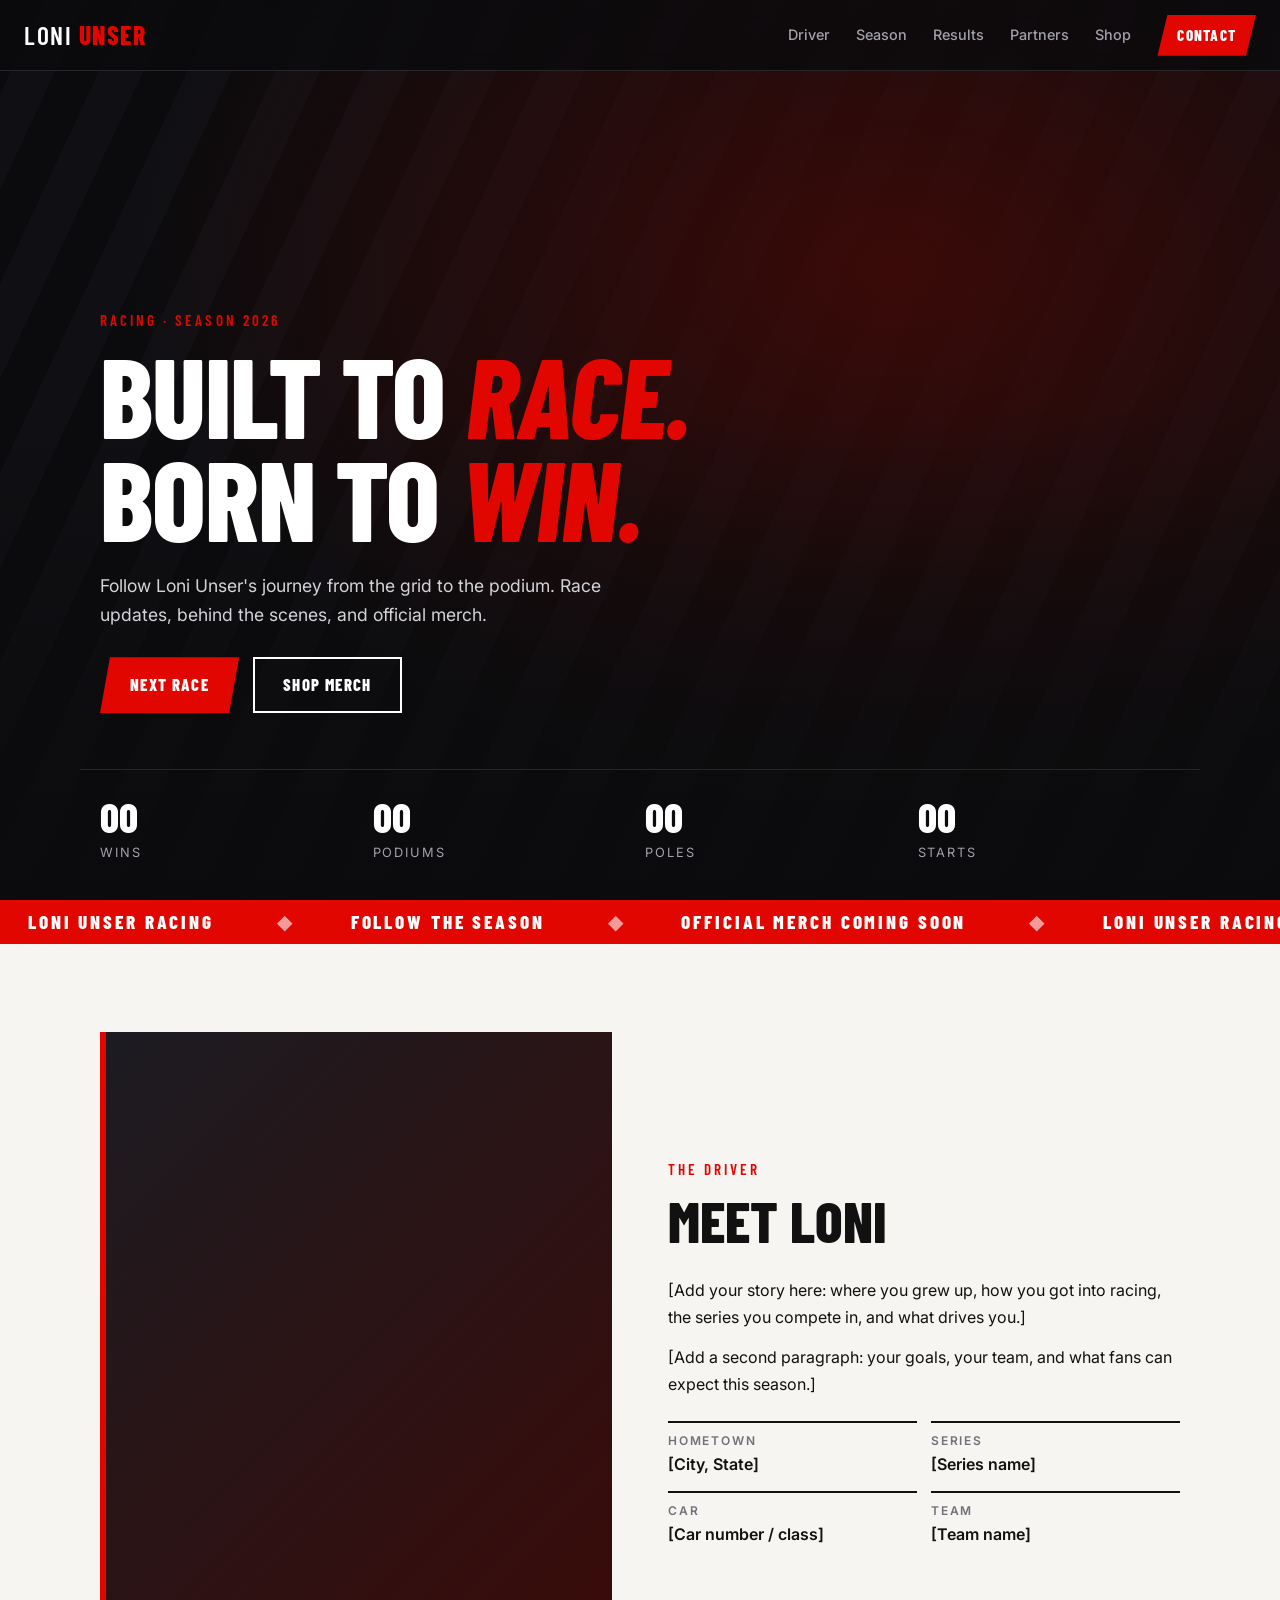
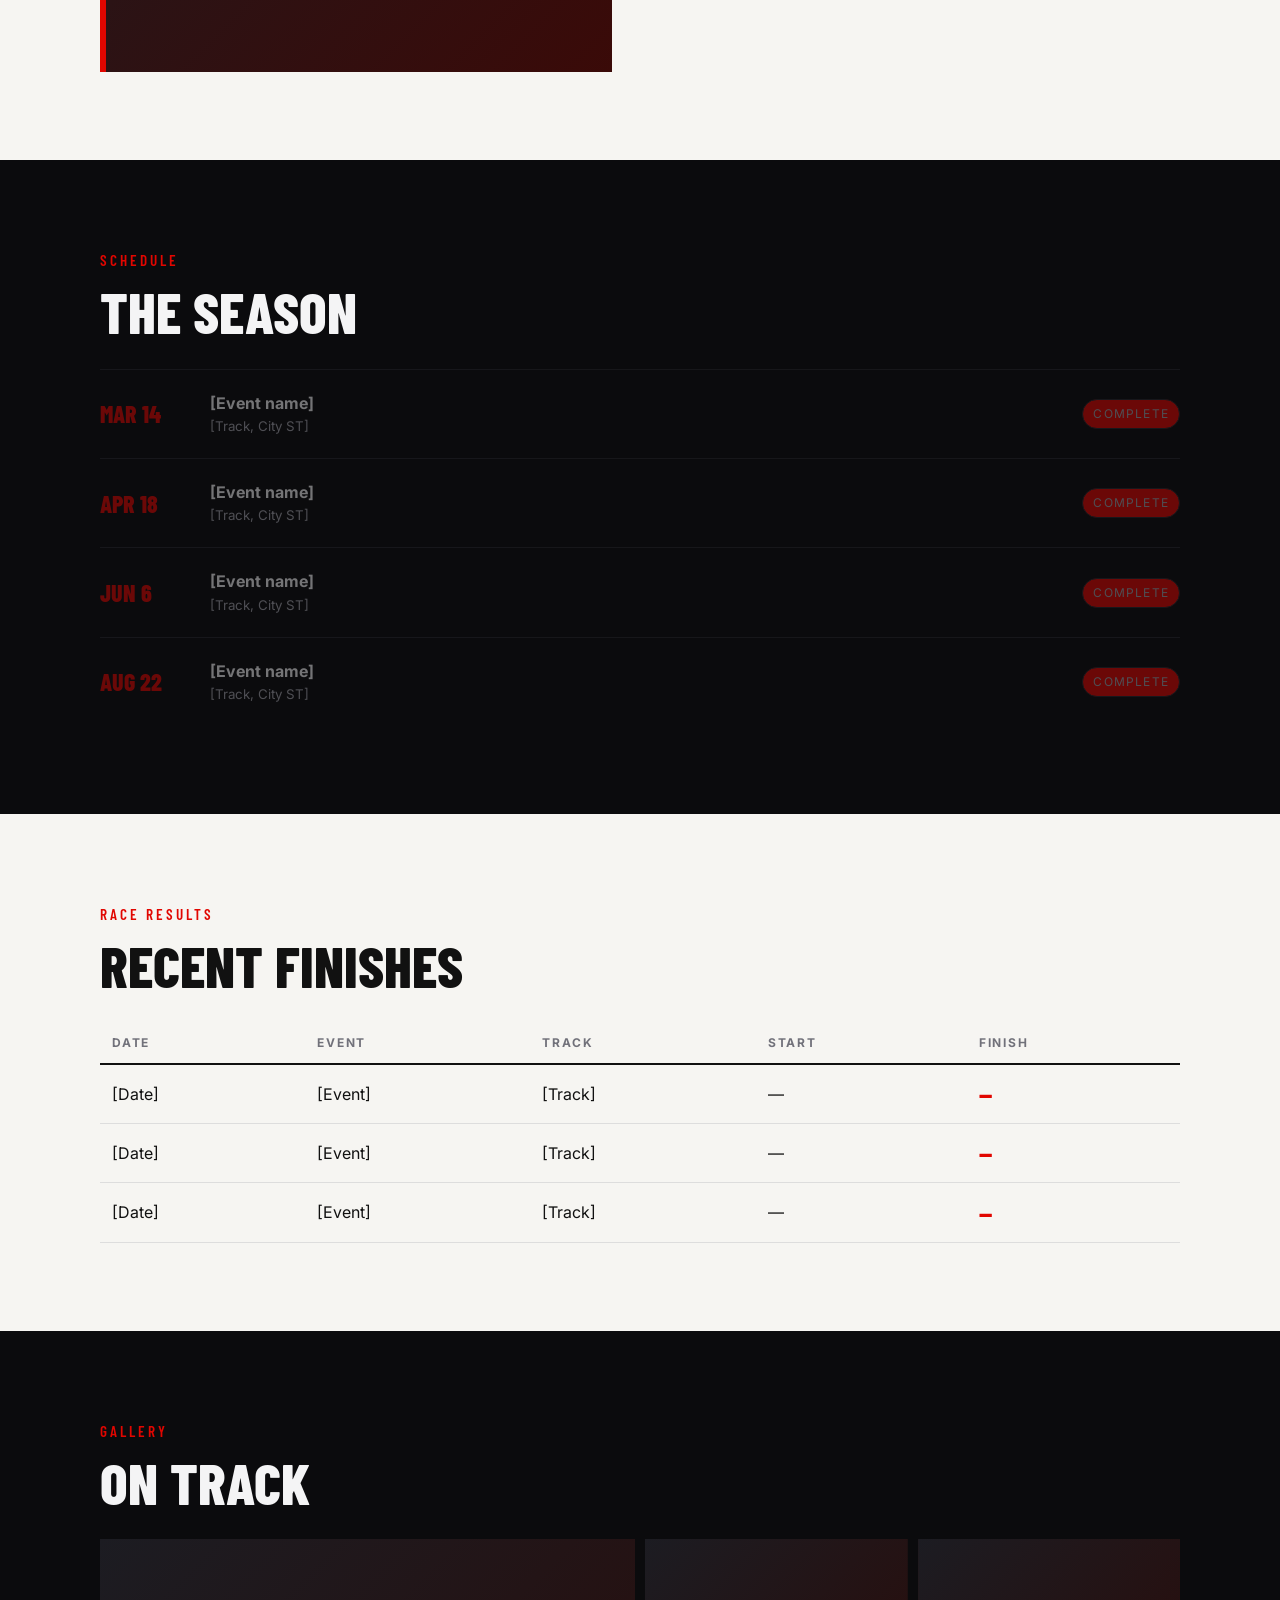
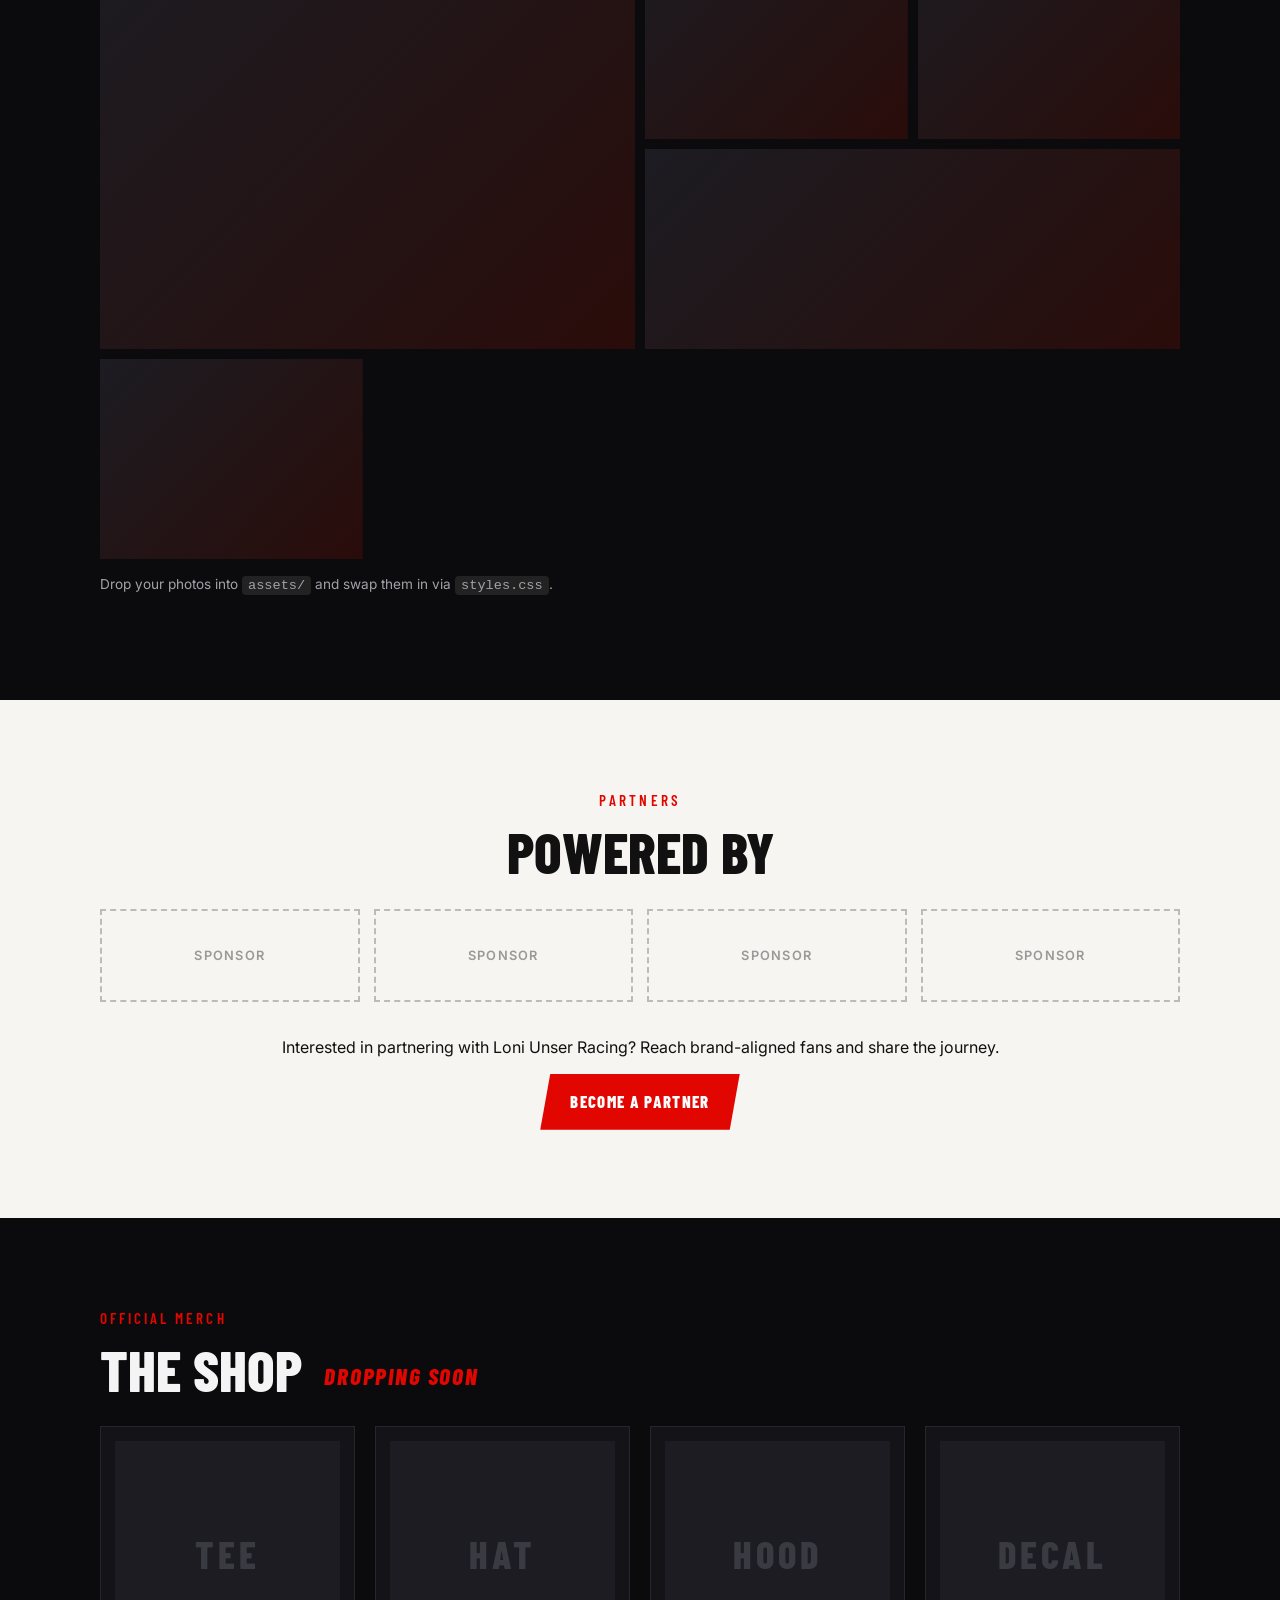
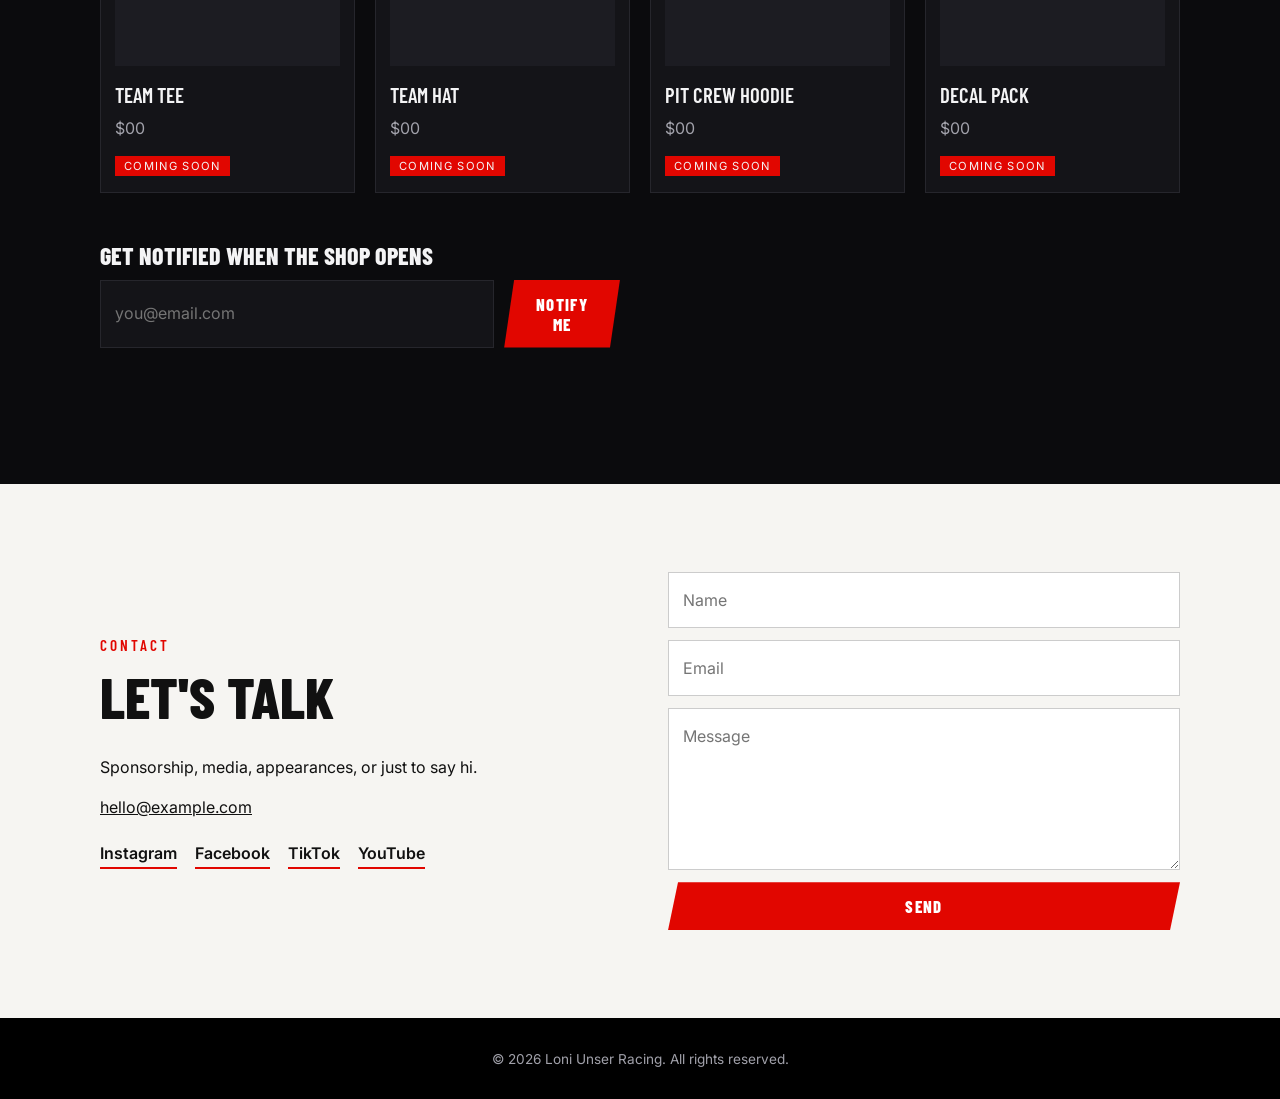
==== index.html @ bb90afad "Add Loni Unser Racing landing page with season countdown and merch waitlist Co-Authored-By: Claude S" ====
<!doctype html>
<html lang="en">
<head>
<meta charset="utf-8">
<meta name="viewport" content="width=device-width, initial-scale=1">
<title>Loni Unser Racing</title>
<meta name="description" content="Official home of Loni Unser Racing: follow the season, meet the driver, partner with the team, and shop merch.">
<meta property="og:title" content="Loni Unser Racing">
<meta property="og:description" content="Follow the season, meet the driver, partner with the team, and shop merch.">
<meta name="theme-color" content="#0b0b0d">
<link rel="preconnect" href="https://fonts.googleapis.com">
<link rel="preconnect" href="https://fonts.gstatic.com" crossorigin>
<link href="https://fonts.googleapis.com/css2?family=Barlow+Condensed:ital,wght@0,600;0,800;1,800&family=Inter:wght@400;500;600&display=swap" rel="stylesheet">
<link rel="stylesheet" href="styles.css">
</head>
<body>

<header class="nav" id="top">
  <a class="logo" href="#top">LONI <b>UNSER</b></a>
  <button class="burger" aria-label="Menu" aria-expanded="false"><span></span><span></span></button>
  <nav>
    <a href="#about">Driver</a>
    <a href="#season">Season</a>
    <a href="#results">Results</a>
    <a href="#partners">Partners</a>
    <a href="#shop">Shop</a>
    <a href="#contact" class="btn btn-sm">Contact</a>
  </nav>
</header>

<main>
<section class="hero">
  <div class="hero-bg" role="img" aria-label="Replace with a hero photo of Loni in the car"></div>
  <div class="wrap">
    <p class="eyebrow">Racing · Season <span data-year>2026</span></p>
    <h1>Built to <em>race.</em><br>Born to <em>win.</em></h1>
    <p class="lead">Follow Loni Unser's journey from the grid to the podium. Race updates, behind the scenes, and official merch.</p>
    <div class="cta">
      <a href="#season" class="btn">Next race</a>
      <a href="#shop" class="btn btn-ghost">Shop merch</a>
    </div>
  </div>
  <div class="stats wrap">
    <div><strong>00</strong><span>Wins</span></div>
    <div><strong>00</strong><span>Podiums</span></div>
    <div><strong>00</strong><span>Poles</span></div>
    <div><strong>00</strong><span>Starts</span></div>
  </div>
</section>

<div class="ticker" aria-hidden="true"><div><span>LONI UNSER RACING</span><span>FOLLOW THE SEASON</span><span>OFFICIAL MERCH COMING SOON</span><span>LONI UNSER RACING</span><span>FOLLOW THE SEASON</span><span>OFFICIAL MERCH COMING SOON</span></div></div>

<section id="about" class="section">
  <div class="wrap two">
    <div class="photo" role="img" aria-label="Replace with a portrait of Loni"></div>
    <div>
      <p class="eyebrow">The driver</p>
      <h2>Meet Loni</h2>
      <p>[Add your story here: where you grew up, how you got into racing, the series you compete in, and what drives you.]</p>
      <p>[Add a second paragraph: your goals, your team, and what fans can expect this season.]</p>
      <ul class="facts">
        <li><span>Hometown</span>[City, State]</li>
        <li><span>Series</span>[Series name]</li>
        <li><span>Car</span>[Car number / class]</li>
        <li><span>Team</span>[Team name]</li>
      </ul>
    </div>
  </div>
</section>

<section id="season" class="section dark">
  <div class="wrap">
    <p class="eyebrow">Schedule</p>
    <h2>The season</h2>
    <div class="next" id="next-race" hidden>
      <span>Next race in</span>
      <div class="count"><b data-d>0</b>d <b data-h>0</b>h <b data-m>0</b>m <b data-s>0</b>s</div>
      <p data-name></p>
    </div>
    <ol class="races" id="races"></ol>
  </div>
</section>

<section id="results" class="section">
  <div class="wrap">
    <p class="eyebrow">Race results</p>
    <h2>Recent finishes</h2>
    <div class="table-scroll">
      <table>
        <thead><tr><th>Date</th><th>Event</th><th>Track</th><th>Start</th><th>Finish</th></tr></thead>
        <tbody>
          <tr><td>[Date]</td><td>[Event]</td><td>[Track]</td><td>—</td><td class="fin">—</td></tr>
          <tr><td>[Date]</td><td>[Event]</td><td>[Track]</td><td>—</td><td class="fin">—</td></tr>
          <tr><td>[Date]</td><td>[Event]</td><td>[Track]</td><td>—</td><td class="fin">—</td></tr>
        </tbody>
      </table>
    </div>
  </div>
</section>

<section class="section dark">
  <div class="wrap">
    <p class="eyebrow">Gallery</p>
    <h2>On track</h2>
    <div class="gallery">
      <div class="g1"></div><div class="g2"></div><div class="g3"></div><div class="g4"></div><div class="g5"></div>
    </div>
    <p class="note">Drop your photos into <code>assets/</code> and swap them in via <code>styles.css</code>.</p>
  </div>
</section>

<section id="partners" class="section">
  <div class="wrap center">
    <p class="eyebrow">Partners</p>
    <h2>Powered by</h2>
    <div class="logos">
      <div>Sponsor</div><div>Sponsor</div><div>Sponsor</div><div>Sponsor</div>
    </div>
    <p>Interested in partnering with Loni Unser Racing? Reach brand-aligned fans and share the journey.</p>
    <a href="#contact" class="btn">Become a partner</a>
  </div>
</section>

<section id="shop" class="section dark">
  <div class="wrap">
    <p class="eyebrow">Official merch</p>
    <h2>The shop <small>Dropping soon</small></h2>
    <div class="products">
      <article class="product"><div class="pimg">TEE</div><h3>Team Tee</h3><p>$00</p><span class="tag">Coming soon</span></article>
      <article class="product"><div class="pimg">HAT</div><h3>Team Hat</h3><p>$00</p><span class="tag">Coming soon</span></article>
      <article class="product"><div class="pimg">HOOD</div><h3>Pit Crew Hoodie</h3><p>$00</p><span class="tag">Coming soon</span></article>
      <article class="product"><div class="pimg">DECAL</div><h3>Decal Pack</h3><p>$00</p><span class="tag">Coming soon</span></article>
    </div>
    <form class="signup" id="signup">
      <label for="email">Get notified when the shop opens</label>
      <div>
        <input id="email" name="email" type="email" placeholder="you@email.com" required>
        <button class="btn" type="submit">Notify me</button>
      </div>
      <p class="msg" role="status"></p>
    </form>
  </div>
</section>

<section id="contact" class="section">
  <div class="wrap two">
    <div>
      <p class="eyebrow">Contact</p>
      <h2>Let's talk</h2>
      <p>Sponsorship, media, appearances, or just to say hi.</p>
      <p><a href="mailto:hello@example.com">hello@example.com</a></p>
      <div class="social">
        <a href="#">Instagram</a><a href="#">Facebook</a><a href="#">TikTok</a><a href="#">YouTube</a>
      </div>
    </div>
    <form class="contact" id="contact-form" action="mailto:hello@example.com" method="post" enctype="text/plain">
      <input name="name" placeholder="Name" required>
      <input name="email" type="email" placeholder="Email" required>
      <textarea name="message" rows="5" placeholder="Message" required></textarea>
      <button class="btn" type="submit">Send</button>
    </form>
  </div>
</section>
</main>

<footer>
  <p>© <span data-year>2026</span> Loni Unser Racing. All rights reserved.</p>
</footer>

<script src="script.js"></script>
</body>
</html>
---- styles.css ----
:root{--bg:#0b0b0d;--bg2:#141418;--fg:#f4f4f5;--mute:#a1a1aa;--accent:#e10600;--line:#26262c;--light:#f6f5f2;--ink:#111}
*{box-sizing:border-box;margin:0}
html{scroll-behavior:smooth;scroll-padding-top:70px}
body{font:16px/1.65 Inter,system-ui,sans-serif;background:var(--light);color:var(--ink);-webkit-font-smoothing:antialiased}
h1,h2,h3,.logo,.btn,.eyebrow,.stats strong,.count{font-family:"Barlow Condensed",Impact,sans-serif;text-transform:uppercase}
a{color:inherit}
.wrap{max-width:1120px;margin:0 auto;padding:0 20px}
.section{padding:88px 0}
.dark{background:var(--bg);color:var(--fg)}
.center{text-align:center}
.two{display:grid;grid-template-columns:1fr 1fr;gap:56px;align-items:center}
h1{font-size:clamp(3.2rem,9vw,7rem);line-height:.92;font-weight:800;letter-spacing:-.01em}
h1 em,h2 small{color:var(--accent);font-style:italic}
h2{font-size:clamp(2.2rem,5vw,3.6rem);line-height:1;font-weight:800;margin-bottom:28px}
h2 small{font-size:.4em;letter-spacing:.08em;margin-left:10px;vertical-align:middle}
h3{font-size:1.3rem;font-weight:600}
p{margin-bottom:14px}
.eyebrow{color:var(--accent);font-weight:600;letter-spacing:.2em;font-size:.95rem;margin-bottom:10px}
.btn{display:inline-block;background:var(--accent);color:#fff;border:0;padding:14px 30px;font-weight:800;font-size:1.05rem;letter-spacing:.08em;text-decoration:none;cursor:pointer;transition:transform .15s,background .15s;clip-path:polygon(10px 0,100% 0,calc(100% - 10px) 100%,0 100%)}
.btn:hover{transform:translateY(-2px);background:#ff1a0f}
.btn-ghost{background:transparent;clip-path:none;border:2px solid #fff;padding:12px 28px}.btn-ghost:hover{background:#fff;color:#000}
.btn-sm{padding:8px 20px;font-size:.95rem}
.nav{position:fixed;inset:0 0 auto 0;z-index:10;display:flex;justify-content:space-between;align-items:center;padding:14px 24px;background:rgba(11,11,13,.85);backdrop-filter:blur(10px);color:#fff;border-bottom:1px solid var(--line)}
.logo{font-size:1.6rem;font-weight:600;text-decoration:none;letter-spacing:.06em}
.logo b{color:var(--accent);font-weight:800}
.nav nav{display:flex;gap:26px;align-items:center}
.nav nav a:not(.btn){text-decoration:none;font-size:.9rem;font-weight:500;color:var(--mute);transition:color .15s}
.nav nav a:not(.btn):hover{color:#fff}
.burger{display:none;background:0;border:0;width:36px;height:36px;cursor:pointer}
.burger span{display:block;height:2px;background:#fff;margin:7px 6px}
.hero{position:relative;min-height:100svh;display:flex;flex-direction:column;justify-content:flex-end;background:var(--bg);color:#fff;padding-top:90px;overflow:hidden}
.hero-bg{position:absolute;inset:0;background:radial-gradient(ellipse at 70% 30%,#3a0a08 0,transparent 60%),repeating-linear-gradient(115deg,#0b0b0d 0 40px,#101014 40px 80px)}
.hero-bg::after{content:"";position:absolute;inset:0;background:linear-gradient(to top,var(--bg) 0,transparent 55%)}
.hero .wrap{position:relative;width:100%}
.lead{max-width:520px;margin:22px 0 28px;color:#d4d4d8;font-size:1.1rem}
.cta{display:flex;gap:14px;flex-wrap:wrap}
.stats{display:grid;grid-template-columns:repeat(4,1fr);gap:10px;margin-top:56px;padding-bottom:36px;border-top:1px solid var(--line);padding-top:26px}
.stats strong{display:block;font-size:2.6rem;line-height:1;font-weight:800}
.stats span{color:var(--mute);font-size:.8rem;letter-spacing:.15em;text-transform:uppercase}
.ticker{background:var(--accent);color:#fff;overflow:hidden;white-space:nowrap;font:800 1.2rem "Barlow Condensed",sans-serif;letter-spacing:.15em;padding:10px 0}
.ticker div{display:inline-block;animation:tick 30s linear infinite}
.ticker span{margin:0 28px}.ticker span::after{content:" ◆";margin-left:56px;opacity:.6}
@keyframes tick{to{transform:translateX(-50%)}}
.photo{aspect-ratio:4/5;background:linear-gradient(135deg,#1c1c22,#3a0a08);border-left:6px solid var(--accent)}
.facts{list-style:none;padding:0;margin-top:24px;display:grid;grid-template-columns:1fr 1fr;gap:14px}
.facts li{border-top:2px solid var(--ink);padding-top:8px;font-weight:600}
.facts span{display:block;font-size:.75rem;color:#71717a;letter-spacing:.15em;text-transform:uppercase}
.next{background:var(--bg2);border-left:6px solid var(--accent);padding:24px 28px;margin-bottom:32px}
.next span{color:var(--mute);font-size:.8rem;letter-spacing:.2em;text-transform:uppercase}
.count{font-size:3rem;font-weight:800;line-height:1.1}.count b{color:var(--accent)}
.next p{margin:4px 0 0;color:var(--mute)}
.races{list-style:none;padding:0}
.races li{display:grid;grid-template-columns:90px 1fr auto;gap:20px;align-items:center;padding:20px 0;border-top:1px solid var(--line)}
.races .date{font:800 1.5rem "Barlow Condensed",sans-serif;text-transform:uppercase;color:var(--accent)}
.races small{display:block;color:var(--mute)}
.races .past{opacity:.45}
.races .tag{font-size:.75rem;letter-spacing:.1em;text-transform:uppercase;color:var(--mute);border:1px solid var(--line);padding:4px 10px;border-radius:99px}
.table-scroll{overflow-x:auto}
table{width:100%;border-collapse:collapse;min-width:560px}
th{text-align:left;font-size:.75rem;letter-spacing:.15em;text-transform:uppercase;color:#71717a;padding:10px 12px;border-bottom:2px solid var(--ink)}
td{padding:16px 12px;border-bottom:1px solid #ddd}
.fin{font:800 1.4rem "Barlow Condensed",sans-serif;color:var(--accent)}
.gallery{display:grid;grid-template-columns:repeat(4,1fr);grid-auto-rows:200px;gap:10px}
.gallery div{background:linear-gradient(135deg,#1c1c22,#2a0c0a);background-size:cover;background-position:center}
.gallery .g1{grid-column:span 2;grid-row:span 2}.gallery .g4{grid-column:span 2}
.note{color:var(--mute);font-size:.85rem;margin-top:14px}
code{background:#222;padding:2px 6px;border-radius:4px}
.logos{display:grid;grid-template-columns:repeat(4,1fr);gap:14px;margin:12px 0 32px}
.logos div{border:2px dashed #bbb;padding:34px 10px;color:#999;font-weight:600;letter-spacing:.1em;text-transform:uppercase;font-size:.8rem}
.products{display:grid;grid-template-columns:repeat(4,1fr);gap:20px}
.product{background:var(--bg2);padding:14px;border:1px solid var(--line);transition:transform .2s,border-color .2s}
.product:hover{transform:translateY(-4px);border-color:var(--accent)}
.pimg{aspect-ratio:1;display:grid;place-items:center;background:#1c1c22;font:800 2.4rem "Barlow Condensed",sans-serif;color:#3a3a42;margin-bottom:12px;letter-spacing:.1em}
.product p{margin:2px 0 10px;color:var(--mute)}
.tag{font-size:.7rem;letter-spacing:.12em;text-transform:uppercase;background:var(--accent);padding:3px 9px}
.signup{margin-top:48px;max-width:520px}
.signup label{display:block;font:800 1.5rem "Barlow Condensed",sans-serif;text-transform:uppercase;margin-bottom:10px}
.signup div{display:flex;gap:10px}
input,textarea{width:100%;padding:14px;border:1px solid #ccc;background:#fff;font:inherit;border-radius:0}
.signup input{background:var(--bg2);border-color:var(--line);color:#fff}
.msg{margin-top:10px;color:var(--mute);min-height:1.5em}
.contact{display:grid;gap:12px}
.social{display:flex;gap:18px;flex-wrap:wrap;margin-top:20px}
.social a{font-weight:600;text-decoration:none;border-bottom:2px solid var(--accent)}
footer{background:#000;color:var(--mute);text-align:center;padding:30px 20px;font-size:.85rem}
footer p{margin:0}
.reveal{opacity:0;transform:translateY(24px);transition:opacity .7s,transform .7s}.reveal.in{opacity:1;transform:none}
@media(max-width:820px){
 .two{grid-template-columns:1fr;gap:32px}.section{padding:64px 0}
 .products,.gallery,.logos{grid-template-columns:repeat(2,1fr)}
 .gallery{grid-auto-rows:150px}.gallery .g1{grid-row:span 1}
 .burger{display:block}
 .nav nav{display:none;position:absolute;top:100%;left:0;right:0;flex-direction:column;background:#0b0b0d;padding:20px;gap:18px}
 .nav nav.open{display:flex}
 .stats strong{font-size:2rem}.count{font-size:2.2rem}
 .races li{grid-template-columns:70px 1fr}.races .tag{grid-column:2}
}
@media(prefers-reduced-motion:reduce){*{animation:none!important;transition:none!important}html{scroll-behavior:auto}}
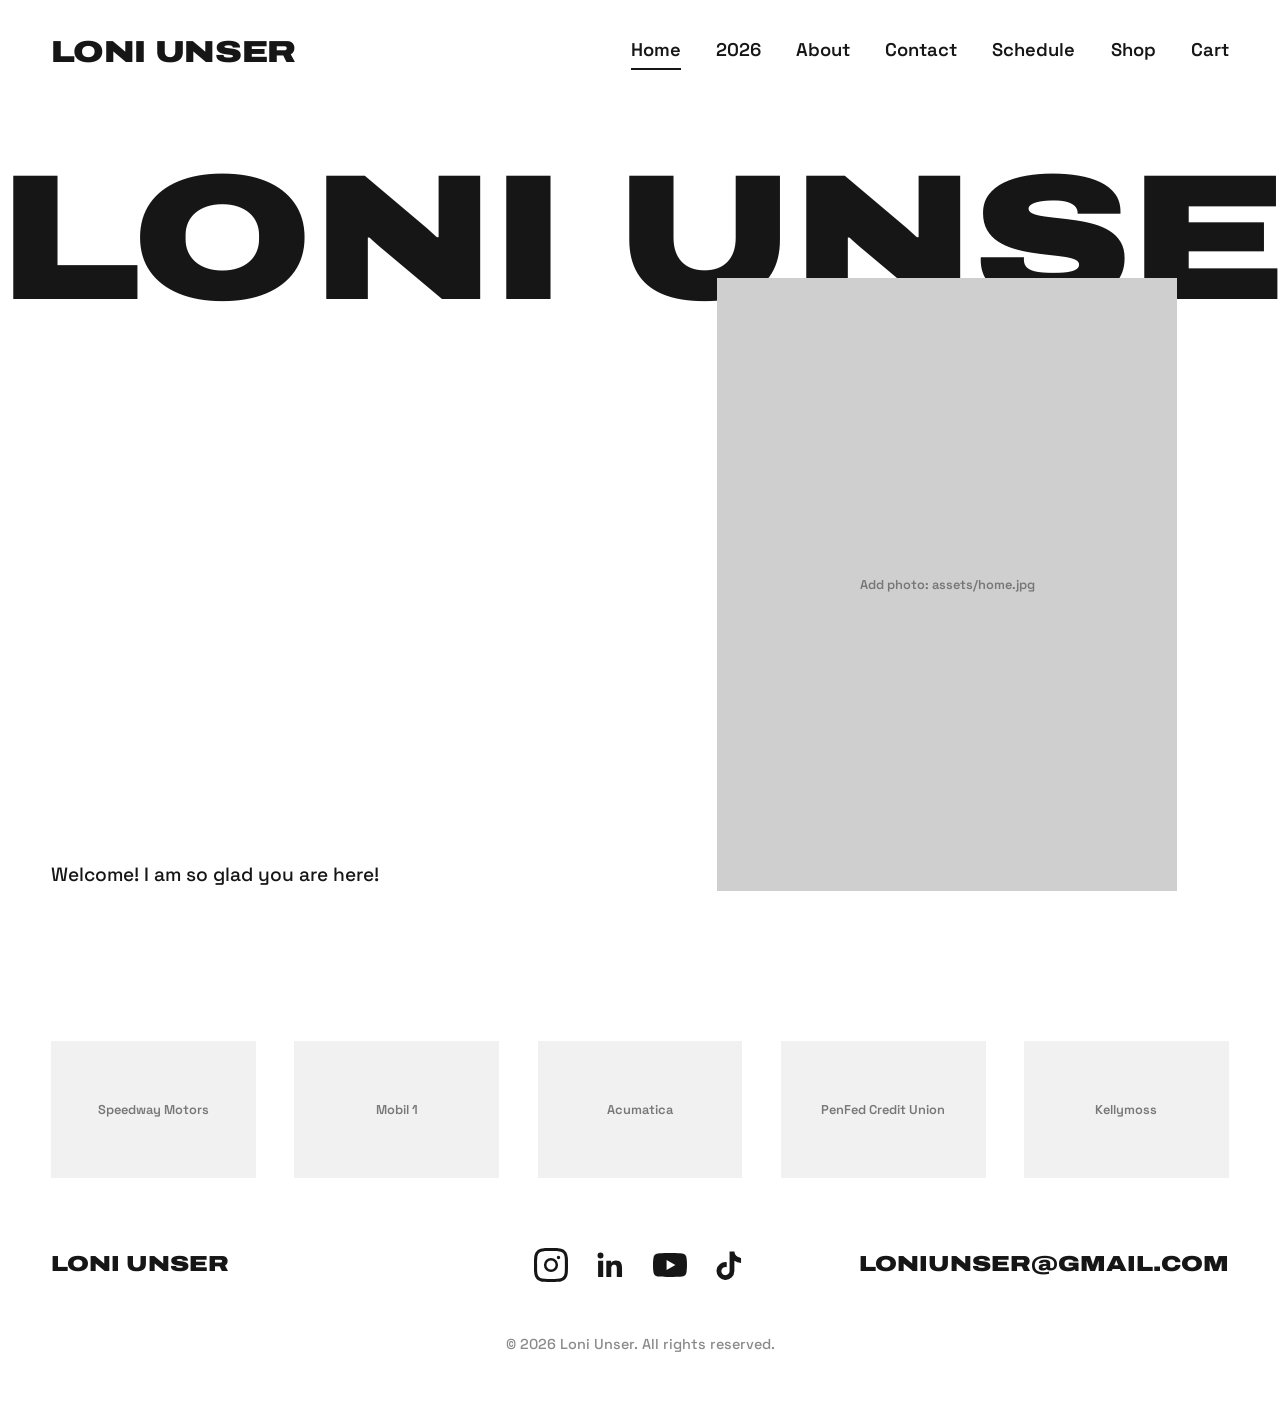
==== commit 765972a6: "Redesign to match existing site: B&W editorial style, multi-page, sponsors, schedule Co-Authored-By:" ====
--- a/index.html
+++ b/index.html
@@ -1,172 +1,5 @@
-<!doctype html>
-<html lang="en">
-<head>
-<meta charset="utf-8">
-<meta name="viewport" content="width=device-width, initial-scale=1">
-<title>Loni Unser Racing</title>
-<meta name="description" content="Official home of Loni Unser Racing: follow the season, meet the driver, partner with the team, and shop merch.">
-<meta property="og:title" content="Loni Unser Racing">
-<meta property="og:description" content="Follow the season, meet the driver, partner with the team, and shop merch.">
-<meta name="theme-color" content="#0b0b0d">
-<link rel="preconnect" href="https://fonts.googleapis.com">
-<link rel="preconnect" href="https://fonts.gstatic.com" crossorigin>
-<link href="https://fonts.googleapis.com/css2?family=Barlow+Condensed:ital,wght@0,600;0,800;1,800&family=Inter:wght@400;500;600&display=swap" rel="stylesheet">
-<link rel="stylesheet" href="styles.css">
-</head>
-<body>
-
-<header class="nav" id="top">
-  <a class="logo" href="#top">LONI <b>UNSER</b></a>
-  <button class="burger" aria-label="Menu" aria-expanded="false"><span></span><span></span></button>
-  <nav>
-    <a href="#about">Driver</a>
-    <a href="#season">Season</a>
-    <a href="#results">Results</a>
-    <a href="#partners">Partners</a>
-    <a href="#shop">Shop</a>
-    <a href="#contact" class="btn btn-sm">Contact</a>
-  </nav>
-</header>
-
-<main>
-<section class="hero">
-  <div class="hero-bg" role="img" aria-label="Replace with a hero photo of Loni in the car"></div>
-  <div class="wrap">
-    <p class="eyebrow">Racing · Season <span data-year>2026</span></p>
-    <h1>Built to <em>race.</em><br>Born to <em>win.</em></h1>
-    <p class="lead">Follow Loni Unser's journey from the grid to the podium. Race updates, behind the scenes, and official merch.</p>
-    <div class="cta">
-      <a href="#season" class="btn">Next race</a>
-      <a href="#shop" class="btn btn-ghost">Shop merch</a>
-    </div>
-  </div>
-  <div class="stats wrap">
-    <div><strong>00</strong><span>Wins</span></div>
-    <div><strong>00</strong><span>Podiums</span></div>
-    <div><strong>00</strong><span>Poles</span></div>
-    <div><strong>00</strong><span>Starts</span></div>
-  </div>
-</section>
-
-<div class="ticker" aria-hidden="true"><div><span>LONI UNSER RACING</span><span>FOLLOW THE SEASON</span><span>OFFICIAL MERCH COMING SOON</span><span>LONI UNSER RACING</span><span>FOLLOW THE SEASON</span><span>OFFICIAL MERCH COMING SOON</span></div></div>
-
-<section id="about" class="section">
-  <div class="wrap two">
-    <div class="photo" role="img" aria-label="Replace with a portrait of Loni"></div>
-    <div>
-      <p class="eyebrow">The driver</p>
-      <h2>Meet Loni</h2>
-      <p>[Add your story here: where you grew up, how you got into racing, the series you compete in, and what drives you.]</p>
-      <p>[Add a second paragraph: your goals, your team, and what fans can expect this season.]</p>
-      <ul class="facts">
-        <li><span>Hometown</span>[City, State]</li>
-        <li><span>Series</span>[Series name]</li>
-        <li><span>Car</span>[Car number / class]</li>
-        <li><span>Team</span>[Team name]</li>
-      </ul>
-    </div>
-  </div>
-</section>
-
-<section id="season" class="section dark">
-  <div class="wrap">
-    <p class="eyebrow">Schedule</p>
-    <h2>The season</h2>
-    <div class="next" id="next-race" hidden>
-      <span>Next race in</span>
-      <div class="count"><b data-d>0</b>d <b data-h>0</b>h <b data-m>0</b>m <b data-s>0</b>s</div>
-      <p data-name></p>
-    </div>
-    <ol class="races" id="races"></ol>
-  </div>
-</section>
-
-<section id="results" class="section">
-  <div class="wrap">
-    <p class="eyebrow">Race results</p>
-    <h2>Recent finishes</h2>
-    <div class="table-scroll">
-      <table>
-        <thead><tr><th>Date</th><th>Event</th><th>Track</th><th>Start</th><th>Finish</th></tr></thead>
-        <tbody>
-          <tr><td>[Date]</td><td>[Event]</td><td>[Track]</td><td>—</td><td class="fin">—</td></tr>
-          <tr><td>[Date]</td><td>[Event]</td><td>[Track]</td><td>—</td><td class="fin">—</td></tr>
-          <tr><td>[Date]</td><td>[Event]</td><td>[Track]</td><td>—</td><td class="fin">—</td></tr>
-        </tbody>
-      </table>
-    </div>
-  </div>
-</section>
-
-<section class="section dark">
-  <div class="wrap">
-    <p class="eyebrow">Gallery</p>
-    <h2>On track</h2>
-    <div class="gallery">
-      <div class="g1"></div><div class="g2"></div><div class="g3"></div><div class="g4"></div><div class="g5"></div>
-    </div>
-    <p class="note">Drop your photos into <code>assets/</code> and swap them in via <code>styles.css</code>.</p>
-  </div>
-</section>
-
-<section id="partners" class="section">
-  <div class="wrap center">
-    <p class="eyebrow">Partners</p>
-    <h2>Powered by</h2>
-    <div class="logos">
-      <div>Sponsor</div><div>Sponsor</div><div>Sponsor</div><div>Sponsor</div>
-    </div>
-    <p>Interested in partnering with Loni Unser Racing? Reach brand-aligned fans and share the journey.</p>
-    <a href="#contact" class="btn">Become a partner</a>
-  </div>
-</section>
-
-<section id="shop" class="section dark">
-  <div class="wrap">
-    <p class="eyebrow">Official merch</p>
-    <h2>The shop <small>Dropping soon</small></h2>
-    <div class="products">
-      <article class="product"><div class="pimg">TEE</div><h3>Team Tee</h3><p>$00</p><span class="tag">Coming soon</span></article>
-      <article class="product"><div class="pimg">HAT</div><h3>Team Hat</h3><p>$00</p><span class="tag">Coming soon</span></article>
-      <article class="product"><div class="pimg">HOOD</div><h3>Pit Crew Hoodie</h3><p>$00</p><span class="tag">Coming soon</span></article>
-      <article class="product"><div class="pimg">DECAL</div><h3>Decal Pack</h3><p>$00</p><span class="tag">Coming soon</span></article>
-    </div>
-    <form class="signup" id="signup">
-      <label for="email">Get notified when the shop opens</label>
-      <div>
-        <input id="email" name="email" type="email" placeholder="you@email.com" required>
-        <button class="btn" type="submit">Notify me</button>
-      </div>
-      <p class="msg" role="status"></p>
-    </form>
-  </div>
-</section>
-
-<section id="contact" class="section">
-  <div class="wrap two">
-    <div>
-      <p class="eyebrow">Contact</p>
-      <h2>Let's talk</h2>
-      <p>Sponsorship, media, appearances, or just to say hi.</p>
-      <p><a href="mailto:hello@example.com">hello@example.com</a></p>
-      <div class="social">
-        <a href="#">Instagram</a><a href="#">Facebook</a><a href="#">TikTok</a><a href="#">YouTube</a>
-      </div>
-    </div>
-    <form class="contact" id="contact-form" action="mailto:hello@example.com" method="post" enctype="text/plain">
-      <input name="name" placeholder="Name" required>
-      <input name="email" type="email" placeholder="Email" required>
-      <textarea name="message" rows="5" placeholder="Message" required></textarea>
-      <button class="btn" type="submit">Send</button>
-    </form>
-  </div>
-</section>
+<!doctype html><html lang="en"><head><meta charset="utf-8"><meta name="viewport" content="width=device-width,initial-scale=1"><title>Loni Unser Racing — Loni Unser</title><meta name="description" content="Loni Unser: professional sports car racing driver. Schedule, story, partners and official merch."><link rel="preconnect" href="https://fonts.googleapis.com"><link rel="preconnect" href="https://fonts.gstatic.com" crossorigin><link href="https://fonts.googleapis.com/css2?family=Archivo:wdth,wght@125,900&family=Space+Grotesk:wght@500;600;700&display=swap" rel="stylesheet"><link rel="stylesheet" href="styles.css"></head><body><main>
+<div class="marquee" aria-label="Loni Unser Racing"><div><span>Loni Unser Racing</span><span>Loni Unser Racing</span><span>Loni Unser Racing</span><span>Loni Unser Racing</span></div></div>
+<section class="home"><p>Welcome! I am so glad you are here!</p><img class="photo frame" src="assets/home.jpg" alt="Loni celebrating on the podium"></section>
 </main>
-
-<footer>
-  <p>© <span data-year>2026</span> Loni Unser Racing. All rights reserved.</p>
-</footer>
-
-<script src="script.js"></script>
-</body>
-</html>
+<script src="layout.js"></script></body></html>
--- a/styles.css
+++ b/styles.css
@@ -1,98 +1,94 @@
-:root{--bg:#0b0b0d;--bg2:#141418;--fg:#f4f4f5;--mute:#a1a1aa;--accent:#e10600;--line:#26262c;--light:#f6f5f2;--ink:#111}
+:root{--ink:#161616;--bg:#fff;--gray:#8a8a8a;--line:#e4e4e4}
 *{box-sizing:border-box;margin:0}
-html{scroll-behavior:smooth;scroll-padding-top:70px}
-body{font:16px/1.65 Inter,system-ui,sans-serif;background:var(--light);color:var(--ink);-webkit-font-smoothing:antialiased}
-h1,h2,h3,.logo,.btn,.eyebrow,.stats strong,.count{font-family:"Barlow Condensed",Impact,sans-serif;text-transform:uppercase}
+html{scroll-behavior:smooth}
+body{font:500 1.15rem/1.75 "Space Grotesk",system-ui,sans-serif;color:var(--ink);background:var(--bg);-webkit-font-smoothing:antialiased}
+h1,h2,h3,.logo,.big,.cta,.price{font-family:"Archivo",Impact,sans-serif;font-stretch:125%;font-weight:900;text-transform:uppercase;line-height:1.05}
 a{color:inherit}
-.wrap{max-width:1120px;margin:0 auto;padding:0 20px}
-.section{padding:88px 0}
-.dark{background:var(--bg);color:var(--fg)}
-.center{text-align:center}
-.two{display:grid;grid-template-columns:1fr 1fr;gap:56px;align-items:center}
-h1{font-size:clamp(3.2rem,9vw,7rem);line-height:.92;font-weight:800;letter-spacing:-.01em}
-h1 em,h2 small{color:var(--accent);font-style:italic}
-h2{font-size:clamp(2.2rem,5vw,3.6rem);line-height:1;font-weight:800;margin-bottom:28px}
-h2 small{font-size:.4em;letter-spacing:.08em;margin-left:10px;vertical-align:middle}
-h3{font-size:1.3rem;font-weight:600}
-p{margin-bottom:14px}
-.eyebrow{color:var(--accent);font-weight:600;letter-spacing:.2em;font-size:.95rem;margin-bottom:10px}
-.btn{display:inline-block;background:var(--accent);color:#fff;border:0;padding:14px 30px;font-weight:800;font-size:1.05rem;letter-spacing:.08em;text-decoration:none;cursor:pointer;transition:transform .15s,background .15s;clip-path:polygon(10px 0,100% 0,calc(100% - 10px) 100%,0 100%)}
-.btn:hover{transform:translateY(-2px);background:#ff1a0f}
-.btn-ghost{background:transparent;clip-path:none;border:2px solid #fff;padding:12px 28px}.btn-ghost:hover{background:#fff;color:#000}
-.btn-sm{padding:8px 20px;font-size:.95rem}
-.nav{position:fixed;inset:0 0 auto 0;z-index:10;display:flex;justify-content:space-between;align-items:center;padding:14px 24px;background:rgba(11,11,13,.85);backdrop-filter:blur(10px);color:#fff;border-bottom:1px solid var(--line)}
-.logo{font-size:1.6rem;font-weight:600;text-decoration:none;letter-spacing:.06em}
-.logo b{color:var(--accent);font-weight:800}
-.nav nav{display:flex;gap:26px;align-items:center}
-.nav nav a:not(.btn){text-decoration:none;font-size:.9rem;font-weight:500;color:var(--mute);transition:color .15s}
-.nav nav a:not(.btn):hover{color:#fff}
-.burger{display:none;background:0;border:0;width:36px;height:36px;cursor:pointer}
-.burger span{display:block;height:2px;background:#fff;margin:7px 6px}
-.hero{position:relative;min-height:100svh;display:flex;flex-direction:column;justify-content:flex-end;background:var(--bg);color:#fff;padding-top:90px;overflow:hidden}
-.hero-bg{position:absolute;inset:0;background:radial-gradient(ellipse at 70% 30%,#3a0a08 0,transparent 60%),repeating-linear-gradient(115deg,#0b0b0d 0 40px,#101014 40px 80px)}
-.hero-bg::after{content:"";position:absolute;inset:0;background:linear-gradient(to top,var(--bg) 0,transparent 55%)}
-.hero .wrap{position:relative;width:100%}
-.lead{max-width:520px;margin:22px 0 28px;color:#d4d4d8;font-size:1.1rem}
-.cta{display:flex;gap:14px;flex-wrap:wrap}
-.stats{display:grid;grid-template-columns:repeat(4,1fr);gap:10px;margin-top:56px;padding-bottom:36px;border-top:1px solid var(--line);padding-top:26px}
-.stats strong{display:block;font-size:2.6rem;line-height:1;font-weight:800}
-.stats span{color:var(--mute);font-size:.8rem;letter-spacing:.15em;text-transform:uppercase}
-.ticker{background:var(--accent);color:#fff;overflow:hidden;white-space:nowrap;font:800 1.2rem "Barlow Condensed",sans-serif;letter-spacing:.15em;padding:10px 0}
-.ticker div{display:inline-block;animation:tick 30s linear infinite}
-.ticker span{margin:0 28px}.ticker span::after{content:" ◆";margin-left:56px;opacity:.6}
-@keyframes tick{to{transform:translateX(-50%)}}
-.photo{aspect-ratio:4/5;background:linear-gradient(135deg,#1c1c22,#3a0a08);border-left:6px solid var(--accent)}
-.facts{list-style:none;padding:0;margin-top:24px;display:grid;grid-template-columns:1fr 1fr;gap:14px}
-.facts li{border-top:2px solid var(--ink);padding-top:8px;font-weight:600}
-.facts span{display:block;font-size:.75rem;color:#71717a;letter-spacing:.15em;text-transform:uppercase}
-.next{background:var(--bg2);border-left:6px solid var(--accent);padding:24px 28px;margin-bottom:32px}
-.next span{color:var(--mute);font-size:.8rem;letter-spacing:.2em;text-transform:uppercase}
-.count{font-size:3rem;font-weight:800;line-height:1.1}.count b{color:var(--accent)}
-.next p{margin:4px 0 0;color:var(--mute)}
-.races{list-style:none;padding:0}
-.races li{display:grid;grid-template-columns:90px 1fr auto;gap:20px;align-items:center;padding:20px 0;border-top:1px solid var(--line)}
-.races .date{font:800 1.5rem "Barlow Condensed",sans-serif;text-transform:uppercase;color:var(--accent)}
-.races small{display:block;color:var(--mute)}
-.races .past{opacity:.45}
-.races .tag{font-size:.75rem;letter-spacing:.1em;text-transform:uppercase;color:var(--mute);border:1px solid var(--line);padding:4px 10px;border-radius:99px}
-.table-scroll{overflow-x:auto}
-table{width:100%;border-collapse:collapse;min-width:560px}
-th{text-align:left;font-size:.75rem;letter-spacing:.15em;text-transform:uppercase;color:#71717a;padding:10px 12px;border-bottom:2px solid var(--ink)}
-td{padding:16px 12px;border-bottom:1px solid #ddd}
-.fin{font:800 1.4rem "Barlow Condensed",sans-serif;color:var(--accent)}
-.gallery{display:grid;grid-template-columns:repeat(4,1fr);grid-auto-rows:200px;gap:10px}
-.gallery div{background:linear-gradient(135deg,#1c1c22,#2a0c0a);background-size:cover;background-position:center}
-.gallery .g1{grid-column:span 2;grid-row:span 2}.gallery .g4{grid-column:span 2}
-.note{color:var(--mute);font-size:.85rem;margin-top:14px}
-code{background:#222;padding:2px 6px;border-radius:4px}
-.logos{display:grid;grid-template-columns:repeat(4,1fr);gap:14px;margin:12px 0 32px}
-.logos div{border:2px dashed #bbb;padding:34px 10px;color:#999;font-weight:600;letter-spacing:.1em;text-transform:uppercase;font-size:.8rem}
-.products{display:grid;grid-template-columns:repeat(4,1fr);gap:20px}
-.product{background:var(--bg2);padding:14px;border:1px solid var(--line);transition:transform .2s,border-color .2s}
-.product:hover{transform:translateY(-4px);border-color:var(--accent)}
-.pimg{aspect-ratio:1;display:grid;place-items:center;background:#1c1c22;font:800 2.4rem "Barlow Condensed",sans-serif;color:#3a3a42;margin-bottom:12px;letter-spacing:.1em}
-.product p{margin:2px 0 10px;color:var(--mute)}
-.tag{font-size:.7rem;letter-spacing:.12em;text-transform:uppercase;background:var(--accent);padding:3px 9px}
-.signup{margin-top:48px;max-width:520px}
-.signup label{display:block;font:800 1.5rem "Barlow Condensed",sans-serif;text-transform:uppercase;margin-bottom:10px}
-.signup div{display:flex;gap:10px}
-input,textarea{width:100%;padding:14px;border:1px solid #ccc;background:#fff;font:inherit;border-radius:0}
-.signup input{background:var(--bg2);border-color:var(--line);color:#fff}
-.msg{margin-top:10px;color:var(--mute);min-height:1.5em}
-.contact{display:grid;gap:12px}
-.social{display:flex;gap:18px;flex-wrap:wrap;margin-top:20px}
-.social a{font-weight:600;text-decoration:none;border-bottom:2px solid var(--accent)}
-footer{background:#000;color:var(--mute);text-align:center;padding:30px 20px;font-size:.85rem}
-footer p{margin:0}
+img{max-width:100%;display:block}
+.pad{padding:0 4vw}
+/* header */
+.site-header{position:absolute;inset:0 0 auto 0;z-index:5;display:flex;justify-content:space-between;align-items:center;padding:34px 4vw}
+.logo{font-size:1.9rem;text-decoration:none;letter-spacing:-.01em}
+.site-header nav{display:flex;gap:2.2rem}
+.site-header nav a{text-decoration:none;font-weight:600;font-size:1.15rem;padding-bottom:2px;border-bottom:2px solid transparent}
+.site-header nav a:hover,.site-header nav a[aria-current]{border-color:currentColor}
+.on-photo .site-header{color:#fff}
+.burger{display:none;background:0;border:0;font:inherit;font-weight:700;color:inherit;cursor:pointer}
+/* photos, always black & white */
+.photo,.ph{filter:grayscale(1) contrast(1.1);background:#cfcfcf;object-fit:cover;width:100%}
+.ph{display:grid;place-items:center;color:#777;font:600 .8rem "Space Grotesk";text-align:center;padding:1rem;filter:none}
+.frame{aspect-ratio:3/4}
+/* marquee */
+.marquee{overflow:hidden;white-space:nowrap;margin-top:min(17vh,150px)}
+.marquee div{display:inline-block;animation:slide 22s linear infinite}
+.marquee span{font:900 clamp(5rem,14vw,13rem)/1 "Archivo",Impact,sans-serif;font-stretch:125%;text-transform:uppercase;padding-right:.4em}
+@keyframes slide{to{transform:translateX(-50%)}}
+/* home */
+.home{display:grid;grid-template-columns:1fr 1fr;align-items:end;gap:4vw;padding:0 4vw 90px;margin-top:-4vw}
+.home p{font-size:1.2rem;align-self:end}
+.home .frame{width:min(100%,460px);justify-self:center}
+/* about */
+.about{display:grid;grid-template-columns:1fr 1fr;gap:5vw;padding:min(24vh,200px) 4vw 100px;align-items:start}
+.about .frame{width:min(100%,600px);justify-self:center;margin-top:7rem}
+.about h1{font-size:clamp(2.4rem,4.4vw,4rem);margin-bottom:3rem}
+.about p{max-width:36em;margin-bottom:1.5rem}
+/* page hero */
+.hero{position:relative;height:100svh;min-height:520px;display:grid;place-items:center;color:#fff;background:#222;overflow:hidden}
+.hero .photo,.hero .ph{position:absolute;inset:0;height:100%;filter:grayscale(1) brightness(.6)}
+.hero .ph{background:#444;color:transparent}
+.hero h1{position:relative;font-size:clamp(2.4rem,6vw,5.5rem);text-transform:uppercase}
+/* schedule */
+.event{display:grid;grid-template-columns:1fr 1fr;gap:5vw;align-items:center;padding:70px 4vw;border-bottom:1px solid var(--line)}
+.event svg{overflow:visible;width:100%;max-width:640px;justify-self:center;fill:none;stroke:var(--ink);stroke-width:9;stroke-linejoin:round;stroke-linecap:round}
+.event h2{font-size:clamp(1.8rem,3.2vw,3rem);margin-bottom:1.6rem}
+.event p{margin-bottom:1.4rem}
+.cta{display:inline-block;background:#000;color:#fff;padding:1.3rem 2.6rem;text-decoration:none;font-size:1.05rem;border:0;cursor:pointer;font-stretch:100%;font-weight:700;letter-spacing:.02em;transition:background .2s}
+.cta:hover{background:#444}
+.cta.alt{background:#fff;color:#000;border:2px solid #000}
+.cta.alt:hover{background:#000;color:#fff}
+/* generic page */
+.page{padding:min(24vh,200px) 4vw 100px;max-width:1300px}
+.page h1{font-size:clamp(2.4rem,5vw,4.4rem);margin-bottom:2.5rem}
+.page p{max-width:36em;margin-bottom:1.4rem}
+.facts{display:grid;grid-template-columns:repeat(auto-fit,minmax(200px,1fr));gap:2rem;margin:3rem 0}
+.facts div{border-top:3px solid #000;padding-top:.8rem}
+.facts b{display:block;font:900 2.4rem "Archivo";font-stretch:125%}
+/* shop */
+.grid{display:grid;grid-template-columns:repeat(auto-fill,minmax(260px,1fr));gap:2.5rem 2rem;margin-top:2rem}
+.product .frame{aspect-ratio:1;margin-bottom:1rem}
+.product h3{font-size:1.1rem;font-stretch:100%}
+.product p{margin:0;color:var(--gray)}
+.soon{display:inline-block;font-size:.75rem;letter-spacing:.12em;text-transform:uppercase;border:1.5px solid #000;padding:2px 10px;margin-top:.4rem}
+form.stack{display:grid;gap:1rem;max-width:520px;margin-top:2rem}
+input,textarea{font:inherit;padding:1rem;border:2px solid #000;background:#fff;width:100%;border-radius:0}
+.row{display:flex;gap:.8rem;max-width:560px}
+.msg{min-height:1.6em;margin-top:.6rem}
+/* footer */
+.site-footer{padding:0 4vw 70px}
+.sponsors{display:grid;grid-template-columns:repeat(5,1fr);gap:3vw;align-items:center;padding:60px 0 0}
+.sponsors div{aspect-ratio:3/2;display:grid;place-items:center}
+.sponsors img{max-height:100%;object-fit:contain}
+.sponsors .ph{background:#f1f1f1;width:100%;height:100%;font-size:.8rem}
+.foot{display:grid;grid-template-columns:1fr auto 1fr;align-items:center;padding:70px 0 50px;gap:2rem}
+.foot .big{font-size:clamp(1rem,1.7vw,1.6rem)}
+.foot .big:last-child{text-align:right;text-decoration:none;white-space:nowrap}
+.foot .big:first-child{text-align:left}
+.social{display:flex;gap:1.6rem}
+.social a{display:grid;place-items:center}
+.social svg{width:34px;height:34px;fill:currentColor}
+.legal{color:var(--gray);font-size:.9rem;text-align:center}
 .reveal{opacity:0;transform:translateY(24px);transition:opacity .7s,transform .7s}.reveal.in{opacity:1;transform:none}
 @media(max-width:820px){
- .two{grid-template-columns:1fr;gap:32px}.section{padding:64px 0}
- .products,.gallery,.logos{grid-template-columns:repeat(2,1fr)}
- .gallery{grid-auto-rows:150px}.gallery .g1{grid-row:span 1}
+ .foot .big:last-child{white-space:normal;font-size:1.1rem}
+ body{font-size:1.05rem}
+ .site-header{padding:22px 5vw}.logo{font-size:1.4rem}
  .burger{display:block}
- .nav nav{display:none;position:absolute;top:100%;left:0;right:0;flex-direction:column;background:#0b0b0d;padding:20px;gap:18px}
- .nav nav.open{display:flex}
- .stats strong{font-size:2rem}.count{font-size:2.2rem}
- .races li{grid-template-columns:70px 1fr}.races .tag{grid-column:2}
+ .site-header nav{display:none;position:absolute;top:100%;left:0;right:0;flex-direction:column;gap:1rem;background:#fff;color:#000;padding:1.5rem 5vw 2rem;border-bottom:2px solid #000}
+ .site-header nav.open{display:flex}
+ .home,.about,.event{grid-template-columns:1fr}
+ .about .frame{margin-top:0}
+ .sponsors{grid-template-columns:repeat(2,1fr)}
+ .foot{grid-template-columns:1fr;text-align:center}.foot .big:first-child,.foot .big:last-child{text-align:center}.social{justify-content:center}
+ .row{flex-direction:column}
 }
-@media(prefers-reduced-motion:reduce){*{animation:none!important;transition:none!important}html{scroll-behavior:auto}}
+@media(prefers-reduced-motion:reduce){*{animation:none!important;transition:none!important}}
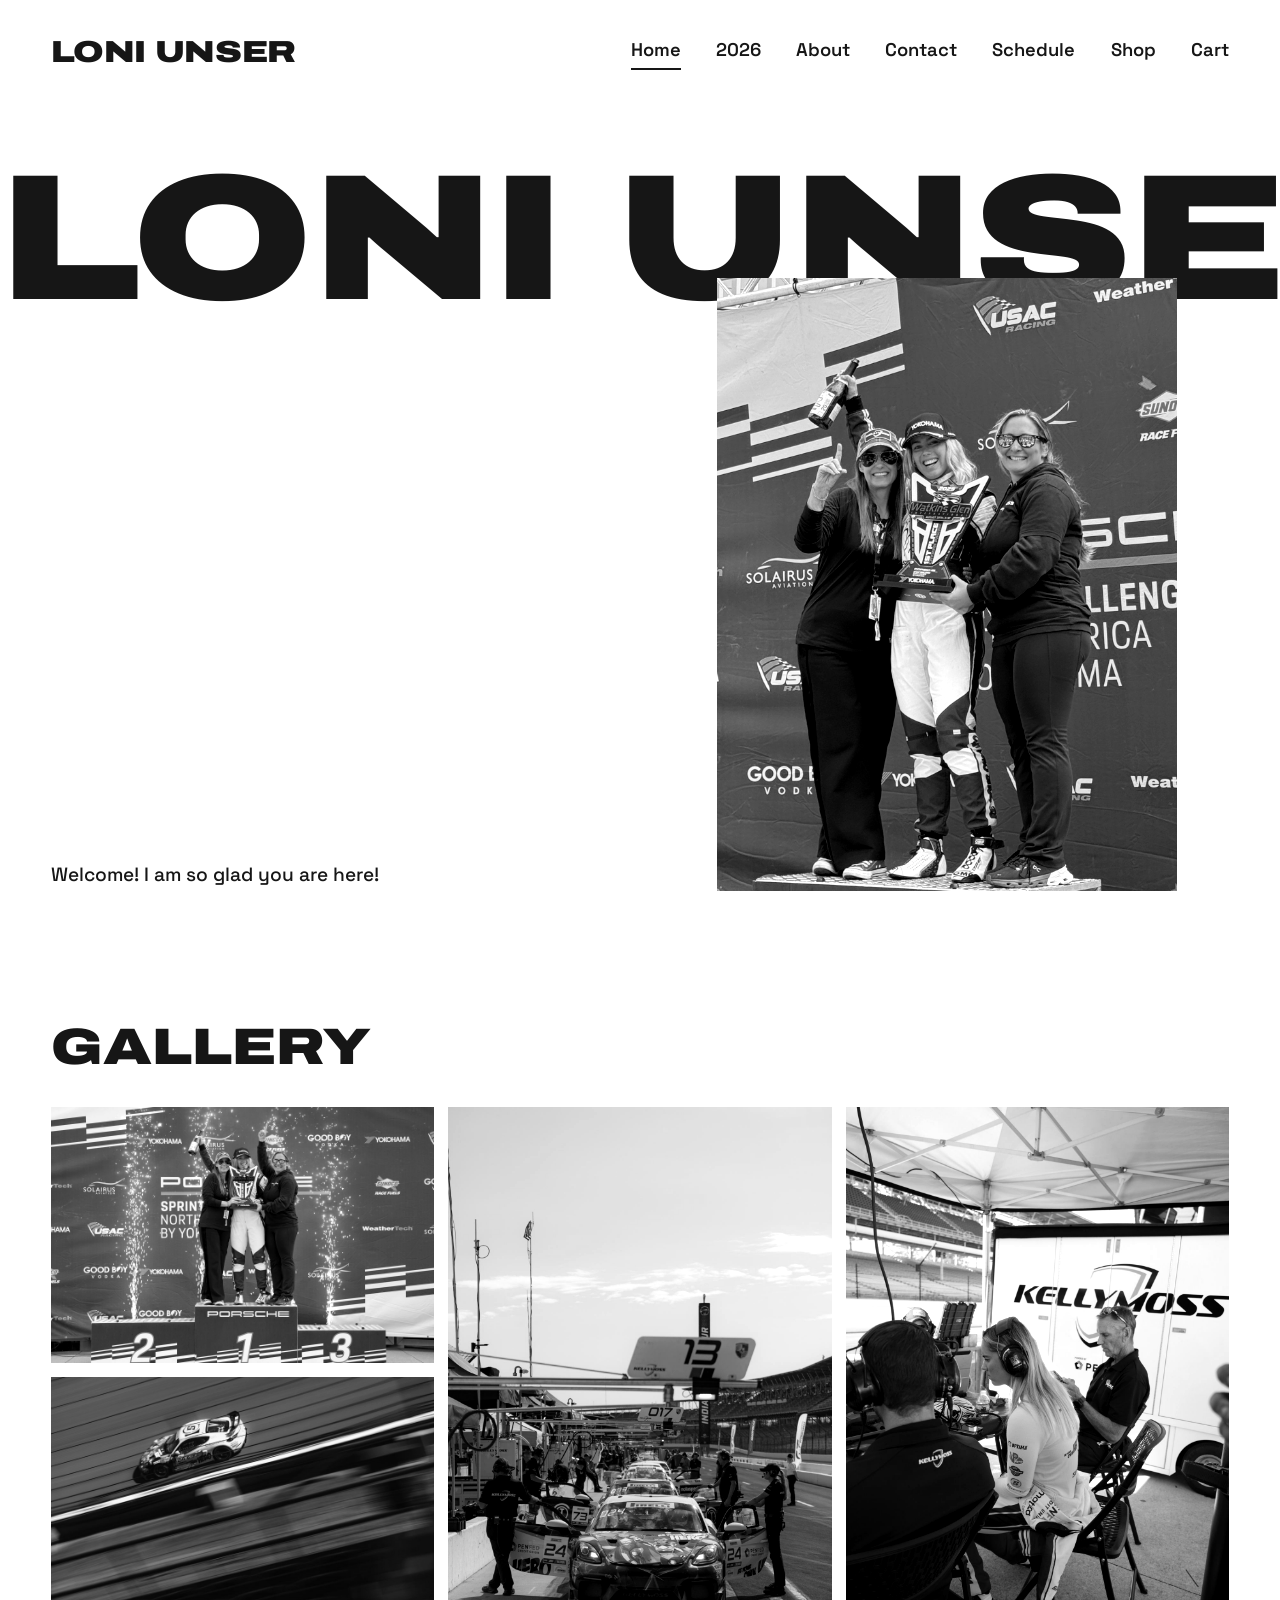
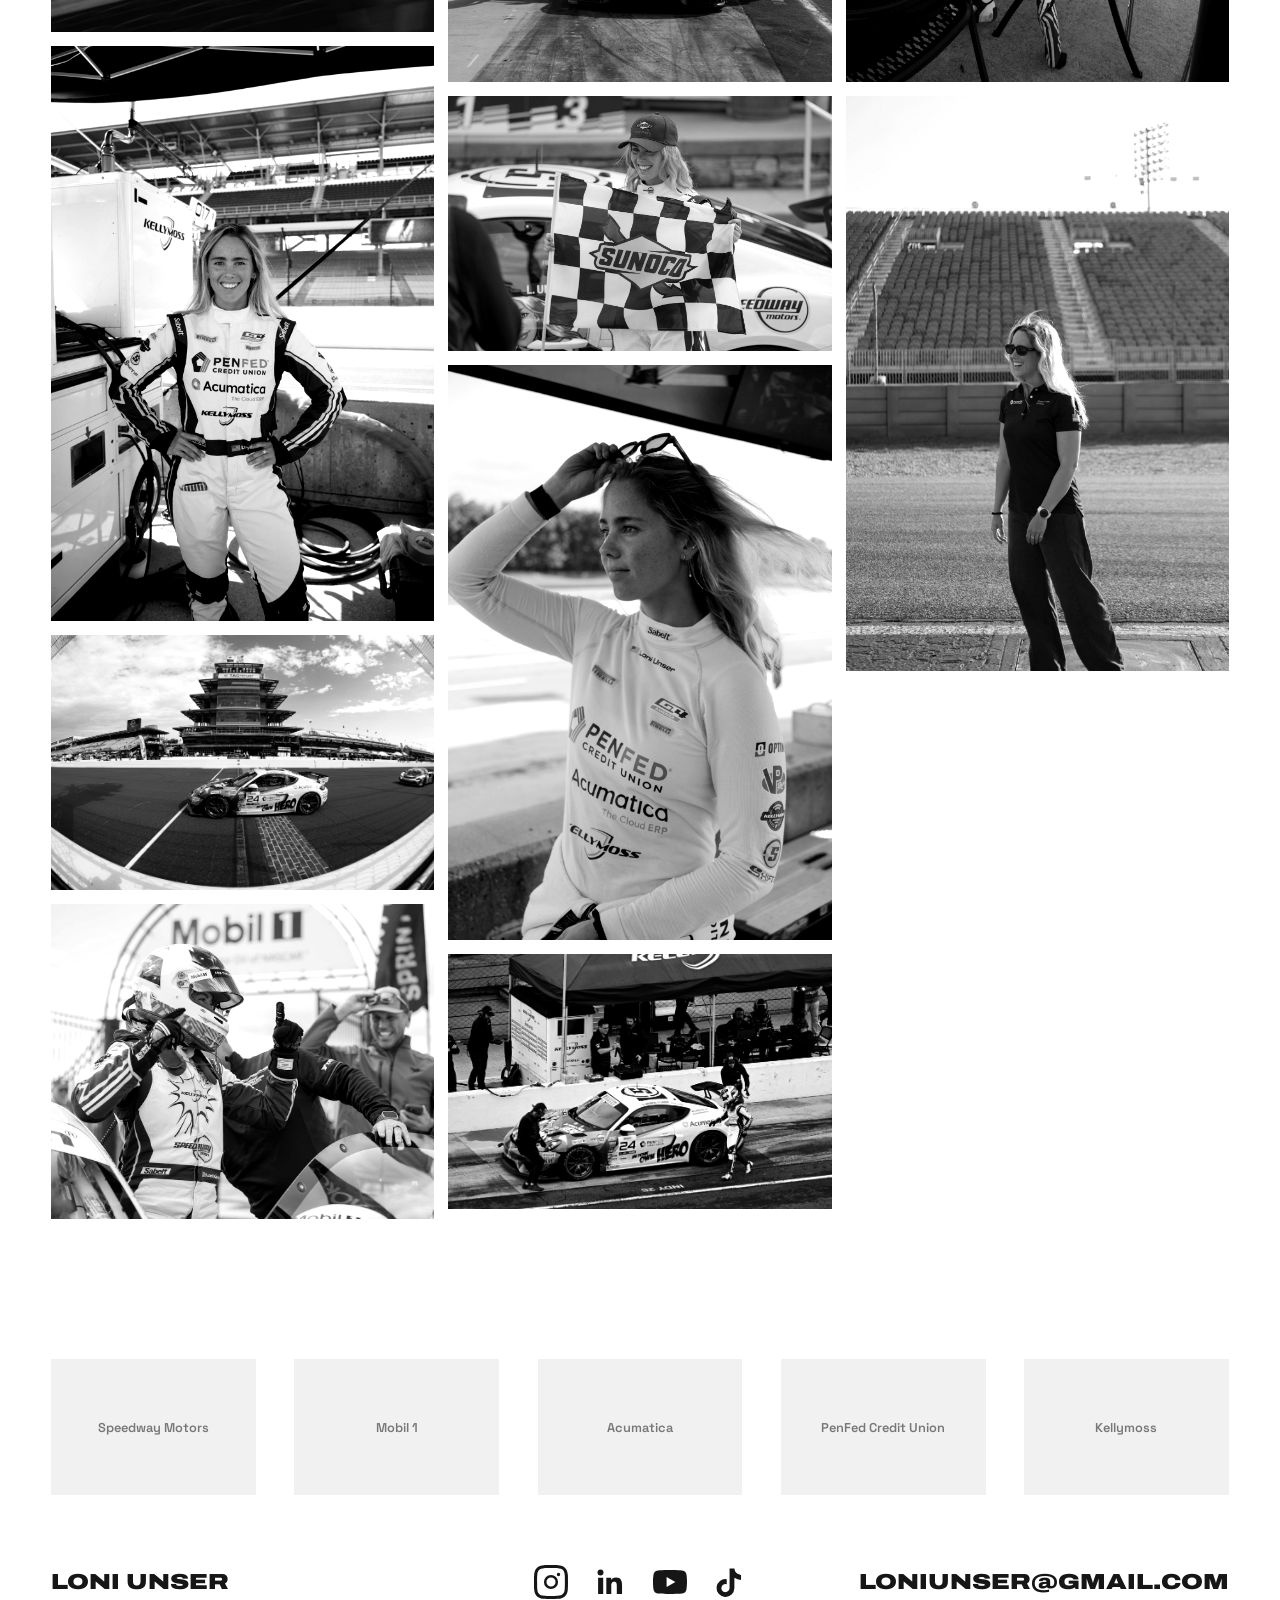
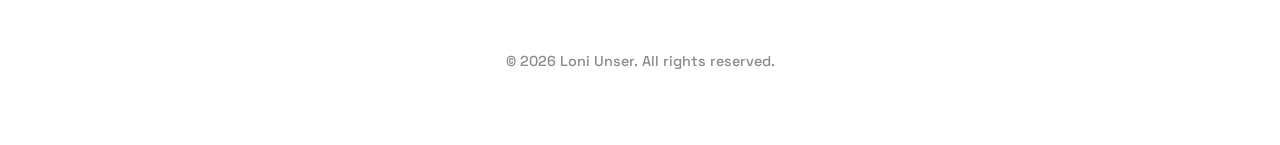
==== commit 02838063: "Add photos, gallery with lightbox, photo layouts for 2026 and contact Co-Authored-By: Claude Sonnet " ====
--- a/index.html
+++ b/index.html
@@ -1,5 +1,19 @@
 <!doctype html><html lang="en"><head><meta charset="utf-8"><meta name="viewport" content="width=device-width,initial-scale=1"><title>Loni Unser Racing — Loni Unser</title><meta name="description" content="Loni Unser: professional sports car racing driver. Schedule, story, partners and official merch."><link rel="preconnect" href="https://fonts.googleapis.com"><link rel="preconnect" href="https://fonts.gstatic.com" crossorigin><link href="https://fonts.googleapis.com/css2?family=Archivo:wdth,wght@125,900&family=Space+Grotesk:wght@500;600;700&display=swap" rel="stylesheet"><link rel="stylesheet" href="styles.css"></head><body><main>
 <div class="marquee" aria-label="Loni Unser Racing"><div><span>Loni Unser Racing</span><span>Loni Unser Racing</span><span>Loni Unser Racing</span><span>Loni Unser Racing</span></div></div>
-<section class="home"><p>Welcome! I am so glad you are here!</p><img class="photo frame" src="assets/home.jpg" alt="Loni celebrating on the podium"></section>
+<section class="home"><p>Welcome! I am so glad you are here!</p><img class="photo frame" src="assets/home.jpg" alt="Loni celebrating a win on the podium"></section>
+<section class="gallery-sec"><h2 class="big">Gallery</h2><div class="gallery">
+<button class="gi" data-full="assets/g04.jpg"><img class="photo" src="assets/g04.jpg" alt="Loni on the top step of the podium at Watkins Glen with the trophy" loading="lazy"></button>
+<button class="gi" data-full="assets/g11.jpg"><img class="photo" src="assets/g11.jpg" alt="Overhead view of the car at speed" loading="lazy"></button>
+<button class="gi" data-full="assets/g06.jpg"><img class="photo" src="assets/g06.jpg" alt="Loni smiling in the pits at Indianapolis" loading="lazy"></button>
+<button class="gi" data-full="assets/g09.jpg"><img class="photo" src="assets/g09.jpg" alt="The car crossing the Indianapolis Motor Speedway yard of bricks" loading="lazy"></button>
+<button class="gi" data-full="assets/g03.jpg"><img class="photo" src="assets/g03.jpg" alt="Thumbs up after the race" loading="lazy"></button>
+<button class="gi" data-full="assets/g08.jpg"><img class="photo" src="assets/g08.jpg" alt="Pit lane at Indianapolis, car number 24" loading="lazy"></button>
+<button class="gi" data-full="assets/g05.jpg"><img class="photo" src="assets/g05.jpg" alt="Loni holding the Sunoco checkered flag" loading="lazy"></button>
+<button class="gi" data-full="assets/g01.jpg"><img class="photo" src="assets/g01.jpg" alt="Loni in the pits with sunglasses on her head" loading="lazy"></button>
+<button class="gi" data-full="assets/g07.jpg"><img class="photo" src="assets/g07.jpg" alt="The car in the pit box" loading="lazy"></button>
+<button class="gi" data-full="assets/g10.jpg"><img class="photo" src="assets/g10.jpg" alt="In the pit tent with the team" loading="lazy"></button>
+<button class="gi" data-full="assets/g02.jpg"><img class="photo" src="assets/g02.jpg" alt="Walking the track" loading="lazy"></button>
+</div></section>
+<div class="lightbox" hidden><button aria-label="Close">×</button><img alt=""></div>
 </main>
 <script src="layout.js"></script></body></html>
--- a/styles.css
+++ b/styles.css
@@ -92,3 +92,19 @@
  .row{flex-direction:column}
 }
 @media(prefers-reduced-motion:reduce){*{animation:none!important;transition:none!important}}
+/* gallery */
+.gallery-sec{padding:40px 4vw 80px}
+.gallery-sec h2{font-size:clamp(2rem,4vw,3.4rem);margin-bottom:2rem}
+.gallery{columns:3;column-gap:14px}
+.gi{display:block;width:100%;margin:0 0 14px;padding:0;border:0;background:#ddd;cursor:zoom-in;break-inside:avoid}
+.gi img{transition:filter .4s,transform .4s}
+.gi:hover img,.gi:focus-visible img{filter:none;transform:scale(1.02)}
+.gi{overflow:hidden}
+.lightbox{position:fixed;inset:0;z-index:20;background:rgba(0,0,0,.94);display:grid;place-items:center;padding:4vw;cursor:zoom-out}
+.lightbox[hidden]{display:none}
+.lightbox img{max-width:100%;max-height:92vh;object-fit:contain;filter:none}
+.lightbox button{position:absolute;top:14px;right:22px;background:0;border:0;color:#fff;font-size:2.6rem;cursor:pointer;line-height:1}
+/* page with photo */
+.split{display:grid;grid-template-columns:1fr 1fr;gap:5vw;align-items:start;max-width:none}
+.split .photo{position:sticky;top:30px}
+@media(max-width:820px){.gallery{columns:2;column-gap:10px}.gi{margin-bottom:10px}.split{grid-template-columns:1fr}.split .photo{position:static}}
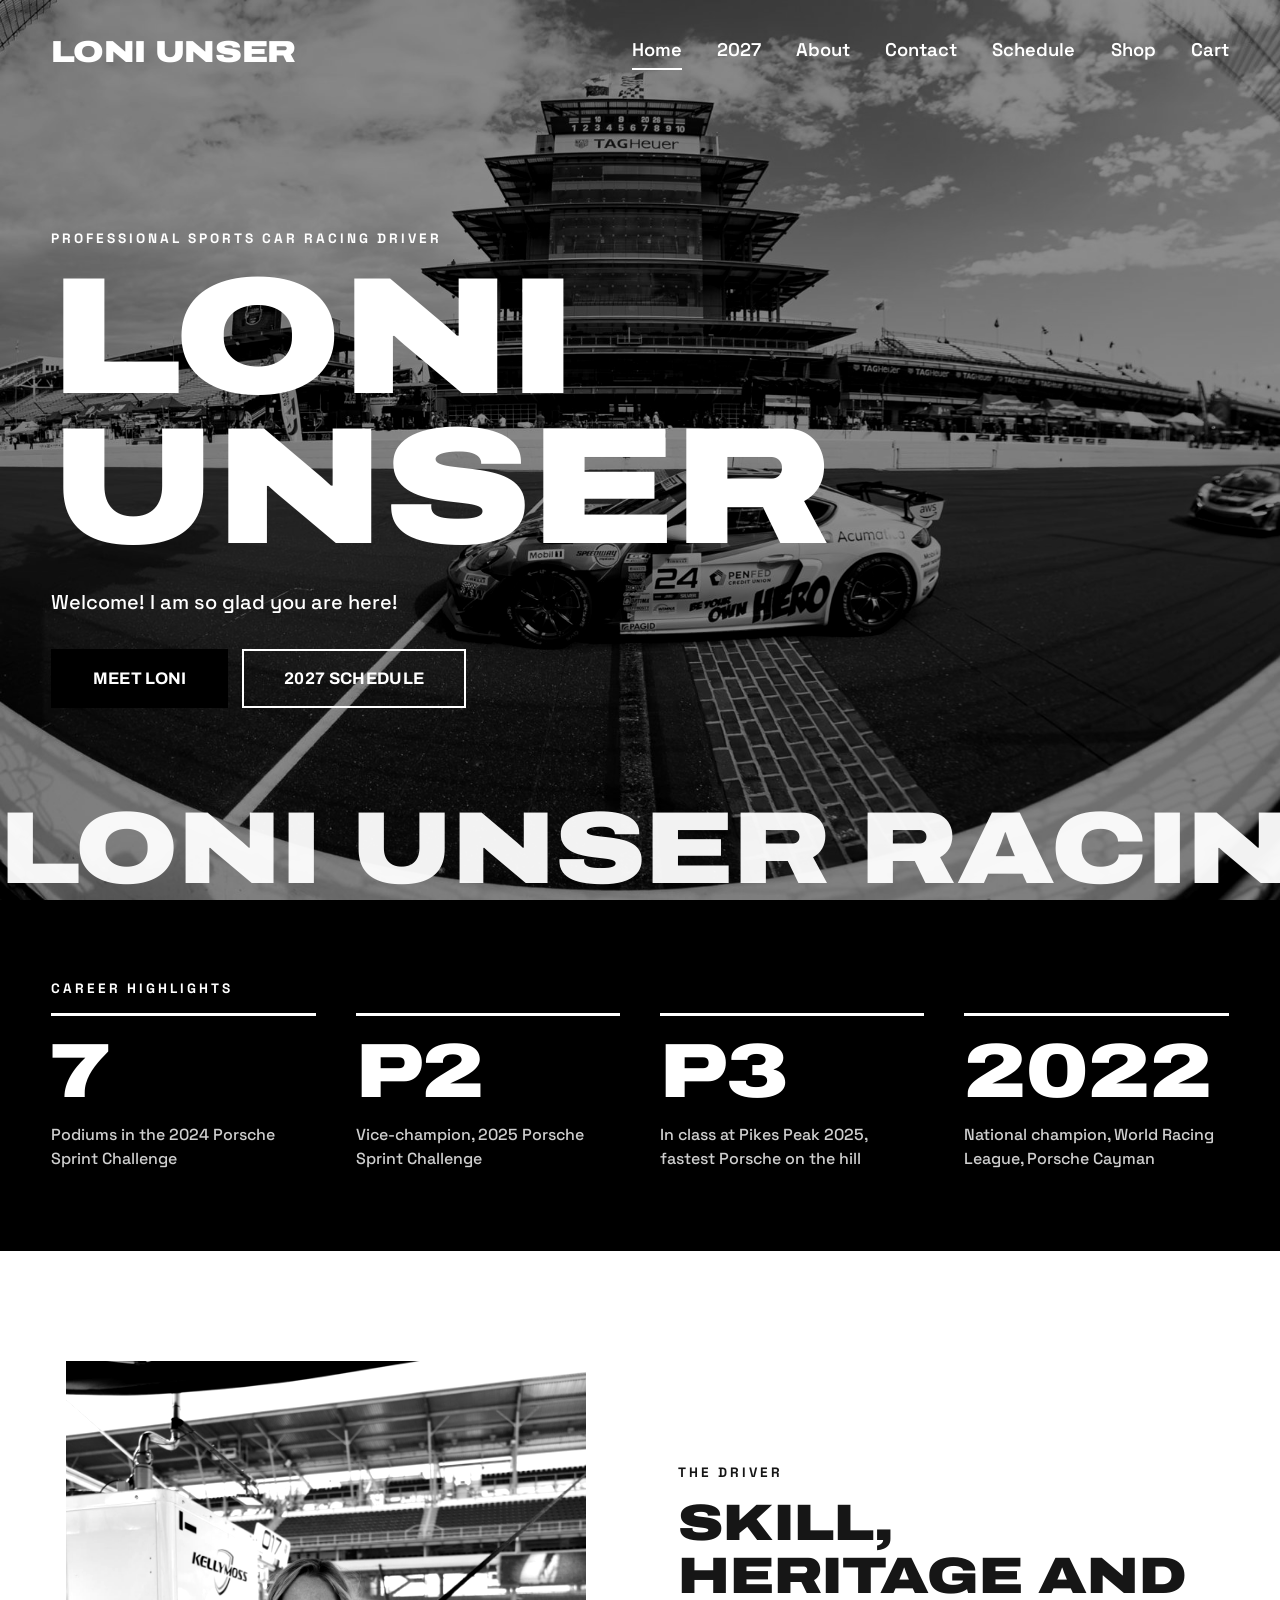
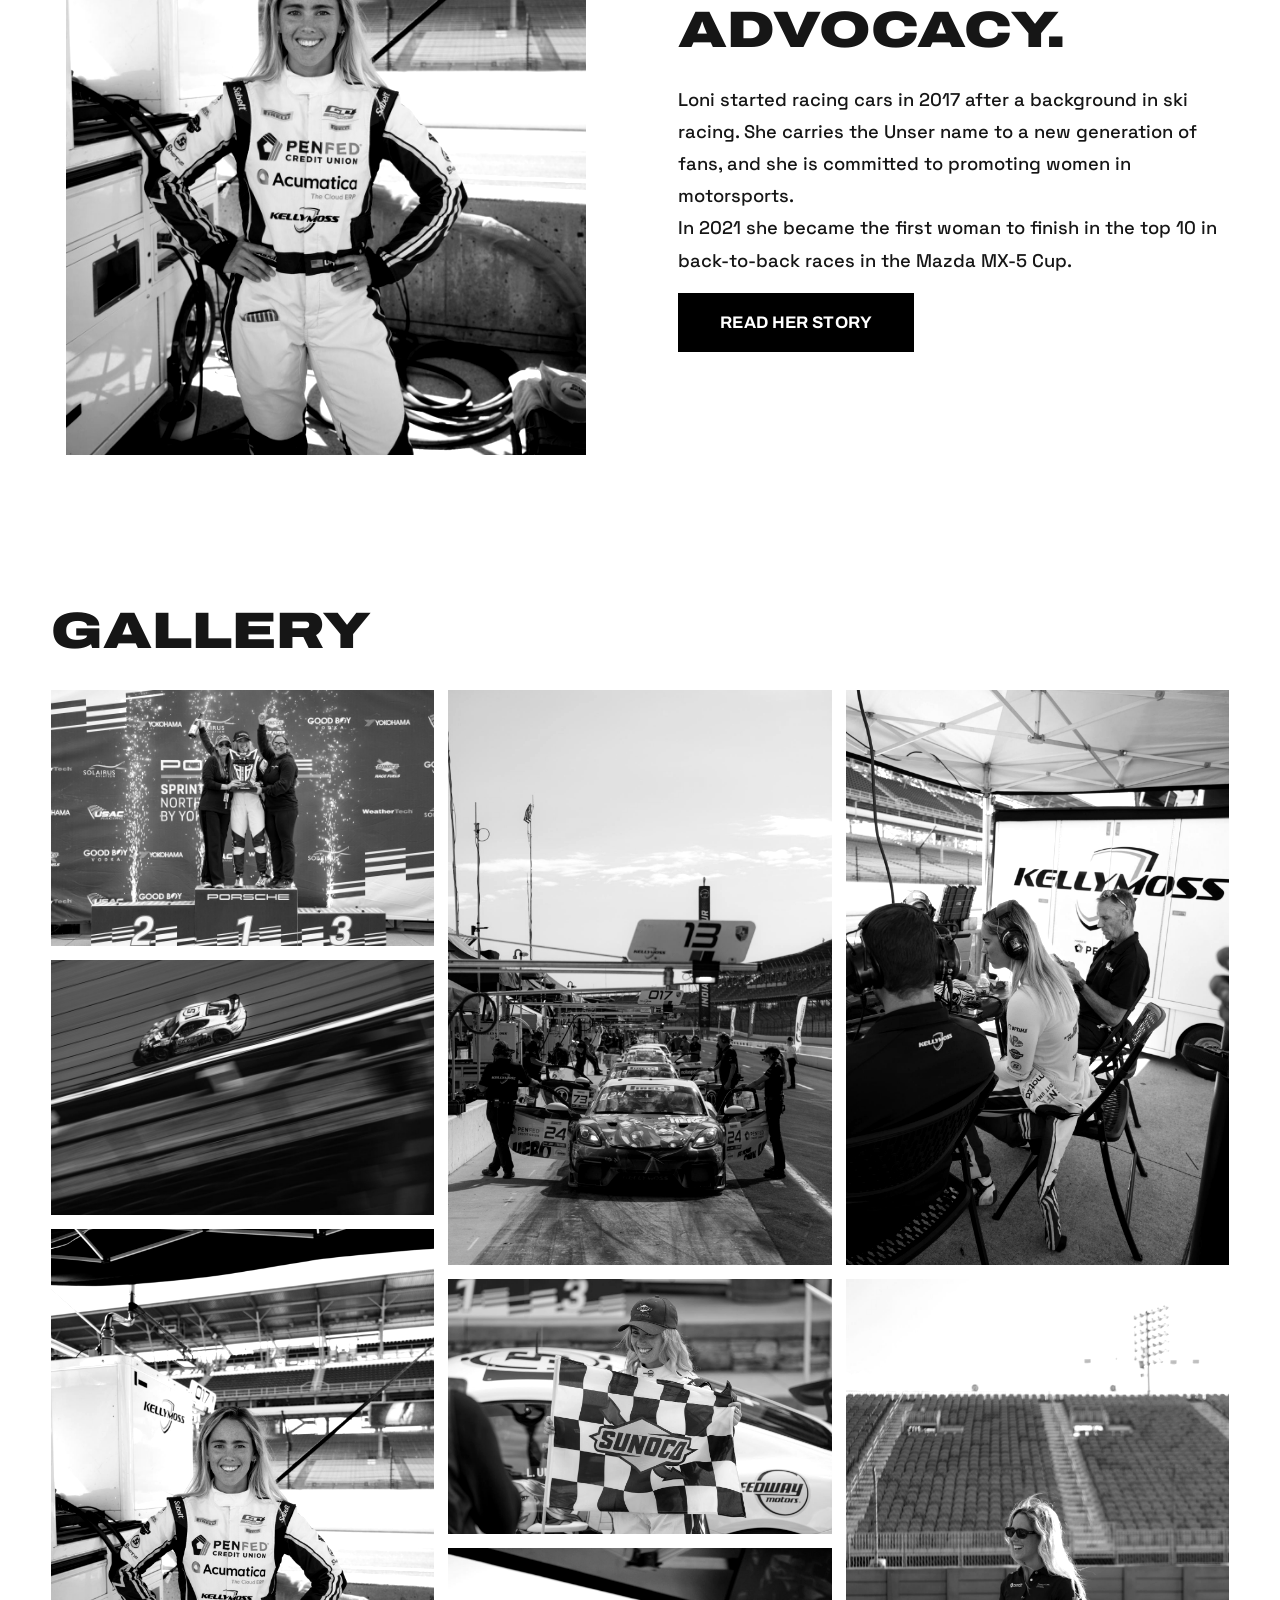
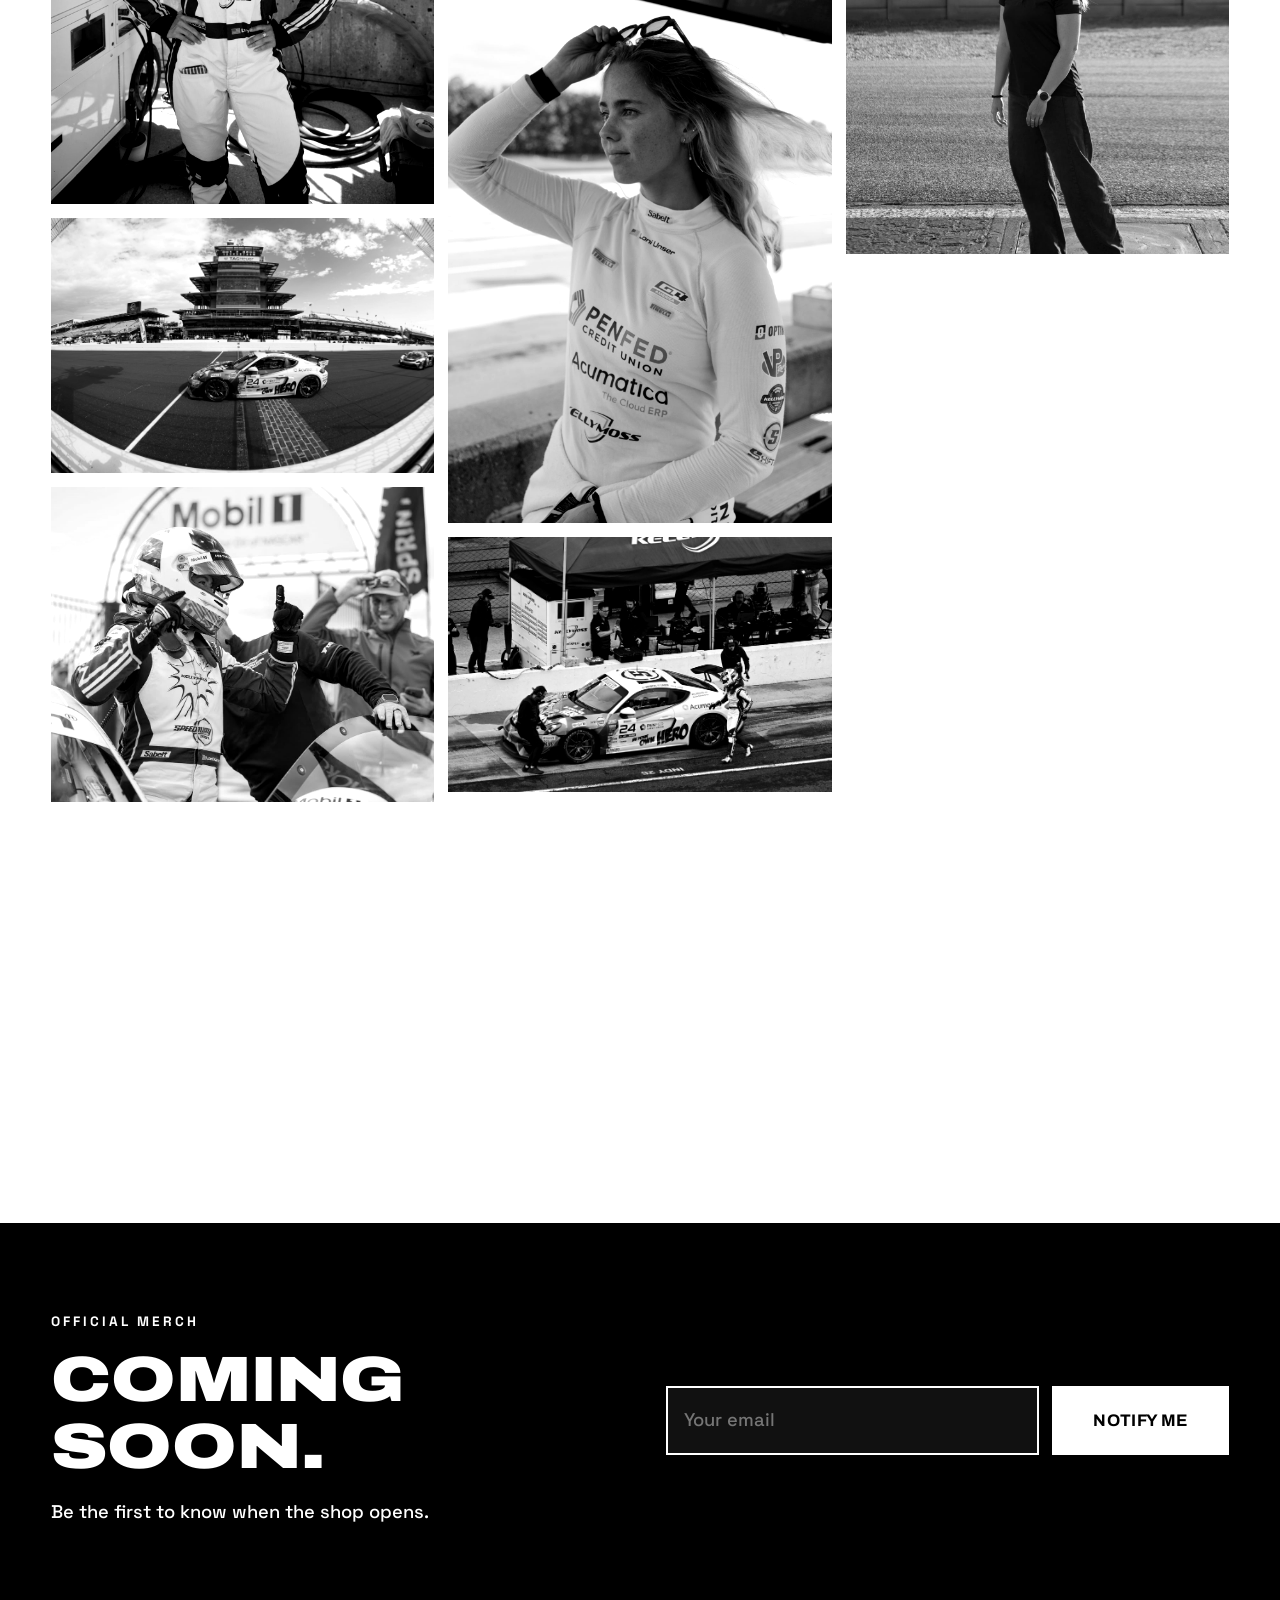
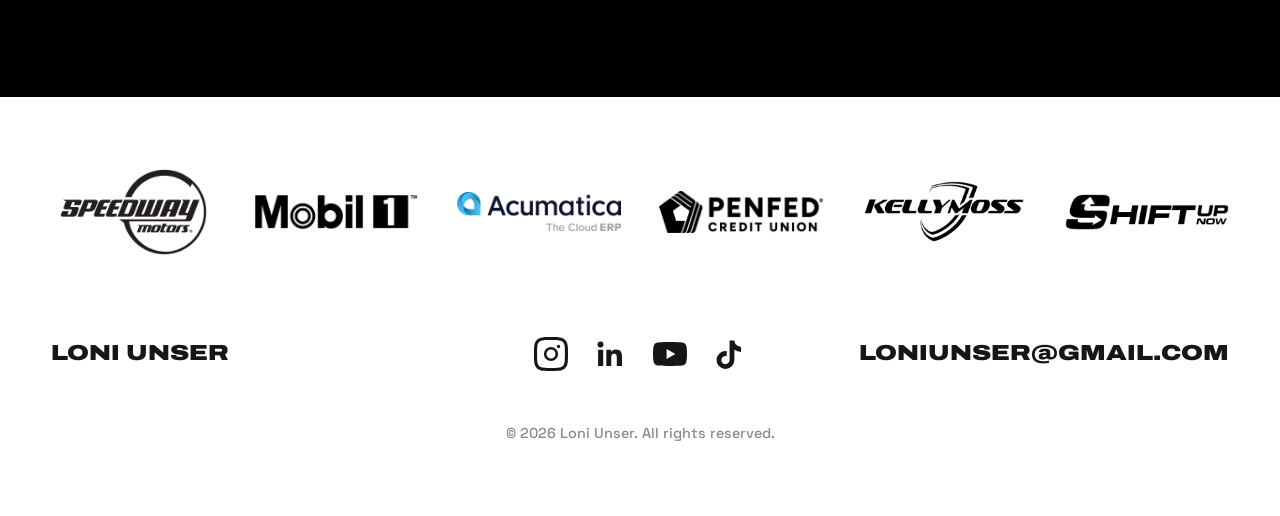
==== commit cd2c79e0: "Redesign home page: full-bleed hero, highlights, meet section, gallery, 2027 and merch bands Co-Auth" ====
--- a/index.html
+++ b/index.html
@@ -1,6 +1,36 @@
-<!doctype html><html lang="en"><head><meta charset="utf-8"><meta name="viewport" content="width=device-width,initial-scale=1"><title>Loni Unser Racing — Loni Unser</title><meta name="description" content="Loni Unser: professional sports car racing driver. Schedule, story, partners and official merch."><link rel="preconnect" href="https://fonts.googleapis.com"><link rel="preconnect" href="https://fonts.gstatic.com" crossorigin><link href="https://fonts.googleapis.com/css2?family=Archivo:wdth,wght@125,900&family=Space+Grotesk:wght@500;600;700&display=swap" rel="stylesheet"><link rel="stylesheet" href="styles.css"></head><body><main>
-<div class="marquee" aria-label="Loni Unser Racing"><div><span>Loni Unser Racing</span><span>Loni Unser Racing</span><span>Loni Unser Racing</span><span>Loni Unser Racing</span></div></div>
-<section class="home"><p>Welcome! I am so glad you are here!</p><img class="photo frame" src="assets/home.jpg" alt="Loni celebrating a win on the podium"></section>
+<!doctype html><html lang="en"><head><meta charset="utf-8"><meta name="viewport" content="width=device-width,initial-scale=1"><title>Loni Unser Racing — Loni Unser</title><meta name="description" content="Loni Unser: professional sports car racing driver. Schedule, story, partners and official merch."><link rel="preconnect" href="https://fonts.googleapis.com"><link rel="preconnect" href="https://fonts.gstatic.com" crossorigin><link href="https://fonts.googleapis.com/css2?family=Archivo:wdth,wght@125,900&family=Space+Grotesk:wght@500;600;700&display=swap" rel="stylesheet"><link rel="stylesheet" href="styles.css"></head><body class="on-photo"><main>
+<section class="hero home-hero">
+<img class="photo" src="assets/g09.jpg" alt="Loni's number 24 Porsche crossing the yard of bricks at Indianapolis Motor Speedway">
+<div class="hh-inner">
+<p class="kicker">Professional sports car racing driver</p>
+<h1>Loni Unser</h1>
+<p class="welcome">Welcome! I am so glad you are here!</p>
+<div class="cta-row"><a class="cta" href="about.html">Meet Loni</a><a class="cta ghost" href="schedule.html">2027 schedule</a></div>
+</div>
+<div class="marquee" aria-hidden="true"><div><span>Loni Unser Racing</span><span>Loni Unser Racing</span><span>Loni Unser Racing</span><span>Loni Unser Racing</span></div></div>
+</section>
+
+<section class="highlights">
+<h2 class="kicker">Career highlights</h2>
+<ul>
+<li><b>7</b><span>Podiums in the 2024 Porsche Sprint Challenge</span></li>
+<li><b>P2</b><span>Vice-champion, 2025 Porsche Sprint Challenge</span></li>
+<li><b>P3</b><span>In class at Pikes Peak 2025, fastest Porsche on the hill</span></li>
+<li><b>2022</b><span>National champion, World Racing League, Porsche Cayman</span></li>
+</ul>
+</section>
+
+<section class="meet">
+<img class="photo frame" src="assets/g06.jpg" alt="Loni smiling in the pits at Indianapolis">
+<div>
+<p class="kicker">The driver</p>
+<h2 class="big">Skill, heritage and advocacy.</h2>
+<p>Loni started racing cars in 2017 after a background in ski racing. She carries the Unser name to a new generation of fans, and she is committed to promoting women in motorsports.</p>
+<p>In 2021 she became the first woman to finish in the top 10 in back-to-back races in the Mazda MX-5 Cup.</p>
+<a class="cta" href="about.html">Read her story</a>
+</div>
+</section>
+
 <section class="gallery-sec"><h2 class="big">Gallery</h2><div class="gallery">
 <button class="gi" data-full="assets/g04.jpg"><img class="photo" src="assets/g04.jpg" alt="Loni on the top step of the podium at Watkins Glen with the trophy" loading="lazy"></button>
 <button class="gi" data-full="assets/g11.jpg"><img class="photo" src="assets/g11.jpg" alt="Overhead view of the car at speed" loading="lazy"></button>
@@ -15,5 +45,17 @@
 <button class="gi" data-full="assets/g02.jpg"><img class="photo" src="assets/g02.jpg" alt="Walking the track" loading="lazy"></button>
 </div></section>
 <div class="lightbox" hidden><button aria-label="Close">×</button><img alt=""></div>
+
+<section class="next-band">
+<div><p class="kicker">Next season</p><h2 class="big">2027</h2></div>
+<div><p class="tbd-big">TBD</p><a class="cta alt-light" href="schedule.html">View schedule</a></div>
+</section>
+
+<section class="merch-band">
+<div><p class="kicker">Official merch</p><h2 class="big">Coming soon.</h2><p>Be the first to know when the shop opens.</p></div>
+<form class="row" id="signup-home"><input id="email-home" type="email" placeholder="Your email" aria-label="Email" required><button class="cta alt-light" type="submit">Notify me</button></form>
+<p class="msg" role="status" id="msg-home"></p>
+</section>
 </main>
+<script>document.getElementById("signup-home").addEventListener("submit",function(e){e.preventDefault();document.getElementById("msg-home").textContent="Thank you! You're on the list.";e.target.reset()});</script>
 <script src="layout.js"></script></body></html>
--- a/styles.css
+++ b/styles.css
@@ -65,9 +65,9 @@
 .msg{min-height:1.6em;margin-top:.6rem}
 /* footer */
 .site-footer{padding:0 4vw 70px}
-.sponsors{display:grid;grid-template-columns:repeat(5,1fr);gap:3vw;align-items:center;padding:60px 0 0}
+.sponsors{display:grid;grid-template-columns:repeat(6,1fr);gap:3vw;align-items:center;padding:60px 0 0}
 .sponsors div{aspect-ratio:3/2;display:grid;place-items:center}
-.sponsors img{max-height:100%;object-fit:contain}
+.sponsors img{max-height:78%;max-width:100%;object-fit:contain}
 .sponsors .ph{background:#f1f1f1;width:100%;height:100%;font-size:.8rem}
 .foot{display:grid;grid-template-columns:1fr auto 1fr;align-items:center;padding:70px 0 50px;gap:2rem}
 .foot .big{font-size:clamp(1rem,1.7vw,1.6rem)}
@@ -78,6 +78,7 @@
 .social svg{width:34px;height:34px;fill:currentColor}
 .legal{color:var(--gray);font-size:.9rem;text-align:center}
 .reveal{opacity:0;transform:translateY(24px);transition:opacity .7s,transform .7s}.reveal.in{opacity:1;transform:none}
+@media(max-width:1000px){.sponsors{grid-template-columns:repeat(3,1fr)}}
 @media(max-width:820px){
  .foot .big:last-child{white-space:normal;font-size:1.1rem}
  body{font-size:1.05rem}
@@ -108,3 +109,49 @@
 .split{display:grid;grid-template-columns:1fr 1fr;gap:5vw;align-items:start;max-width:none}
 .split .photo{position:sticky;top:30px}
 @media(max-width:820px){.gallery{columns:2;column-gap:10px}.gi{margin-bottom:10px}.split{grid-template-columns:1fr}.split .photo{position:static}}
+/* 2027 TBD */
+.tbd{min-height:50vh}
+.tbd .yr{font:900 1rem "Archivo";font-stretch:125%;letter-spacing:.2em;margin:0}
+.tbd h2{margin:0;font-size:clamp(2.4rem,5vw,4.4rem)}
+.tbd-word{font:900 clamp(5rem,16vw,13rem)/1 "Archivo",Impact,sans-serif;font-stretch:125%;margin:0}
+/* ---- home redesign ---- */
+.kicker{font:700 .85rem "Space Grotesk";letter-spacing:.22em;text-transform:uppercase;margin:0 0 1rem}
+.home-hero{display:block;min-height:100svh;color:#fff}
+.hh-inner{position:relative;z-index:2;padding:min(26vh,230px) 4vw 0;max-width:1100px}
+.home-hero h1{font-size:clamp(3.6rem,13vw,11rem);line-height:.9;margin:0 0 1.4rem;text-align:left}
+.welcome{font-size:1.25rem;max-width:26em;margin-bottom:1.8rem}
+.cta-row{display:flex;gap:14px;flex-wrap:wrap}
+.cta.ghost{background:transparent;border:2px solid #fff;padding:calc(1.3rem - 2px) calc(2.6rem - 2px)}
+.cta.ghost:hover{background:#fff;color:#000}
+.home-hero .marquee{position:absolute;left:0;right:0;bottom:0;margin:0;z-index:2;color:#fff;opacity:.95}
+.home-hero .marquee span{font-size:clamp(3rem,8vw,6.5rem)}
+.home-hero .photo{filter:grayscale(1) brightness(.55) contrast(1.1)}
+.highlights{background:#000;color:#fff;padding:80px 4vw}
+.highlights ul{list-style:none;padding:0;display:grid;grid-template-columns:repeat(4,1fr);gap:2.5rem}
+.highlights li{border-top:3px solid #fff;padding-top:1.1rem}
+.highlights b{display:block;font:900 clamp(3rem,6vw,5.2rem)/1 "Archivo",Impact,sans-serif;font-stretch:125%;margin-bottom:.8rem}
+.highlights span{display:block;color:#cfcfcf;font-size:1rem;line-height:1.5}
+.meet{display:grid;grid-template-columns:1fr 1fr;gap:6vw;align-items:center;padding:110px 4vw}
+.meet .frame{width:min(100%,520px);justify-self:center}
+.meet h2{font-size:clamp(2rem,4vw,3.4rem);margin-bottom:1.6rem}
+.meet p{max-width:32em}
+.meet .cta{margin-top:1rem}
+.next-band{background:#f1f1ef;display:grid;grid-template-columns:1fr 1fr;gap:4vw;align-items:center;padding:80px 4vw}
+.next-band h2{margin:0;font-size:clamp(3rem,8vw,7rem)}
+.tbd-big{font:900 clamp(3rem,8vw,7rem)/1 "Archivo",Impact,sans-serif;font-stretch:125%;margin:0 0 1.2rem}
+.merch-band{background:#000;color:#fff;display:grid;grid-template-columns:1fr 1fr;gap:4vw;align-items:center;padding:90px 4vw}
+.merch-band h2{font-size:clamp(2.4rem,5vw,4.4rem);margin:0 0 1rem}
+.merch-band .row input{background:#111;border-color:#fff;color:#fff}
+.merch-band .msg{grid-column:1/-1;min-height:1.5em;margin:0}
+.cta.alt-light{background:#fff;color:#000}
+.cta.alt-light:hover{background:#ddd}
+@media(max-width:820px){
+ .highlights ul{grid-template-columns:1fr 1fr;gap:2rem 1.2rem}
+ .meet,.next-band,.merch-band{grid-template-columns:1fr}
+ .meet{padding:70px 4vw}
+ .hh-inner{padding-top:30vh}
+}
+.hero.home-hero{display:block;place-items:unset}
+.hero.home-hero .hh-inner{margin:0}
+.merch-band .cta,.next-band .cta{white-space:nowrap}
+.merch-band .row{max-width:none}
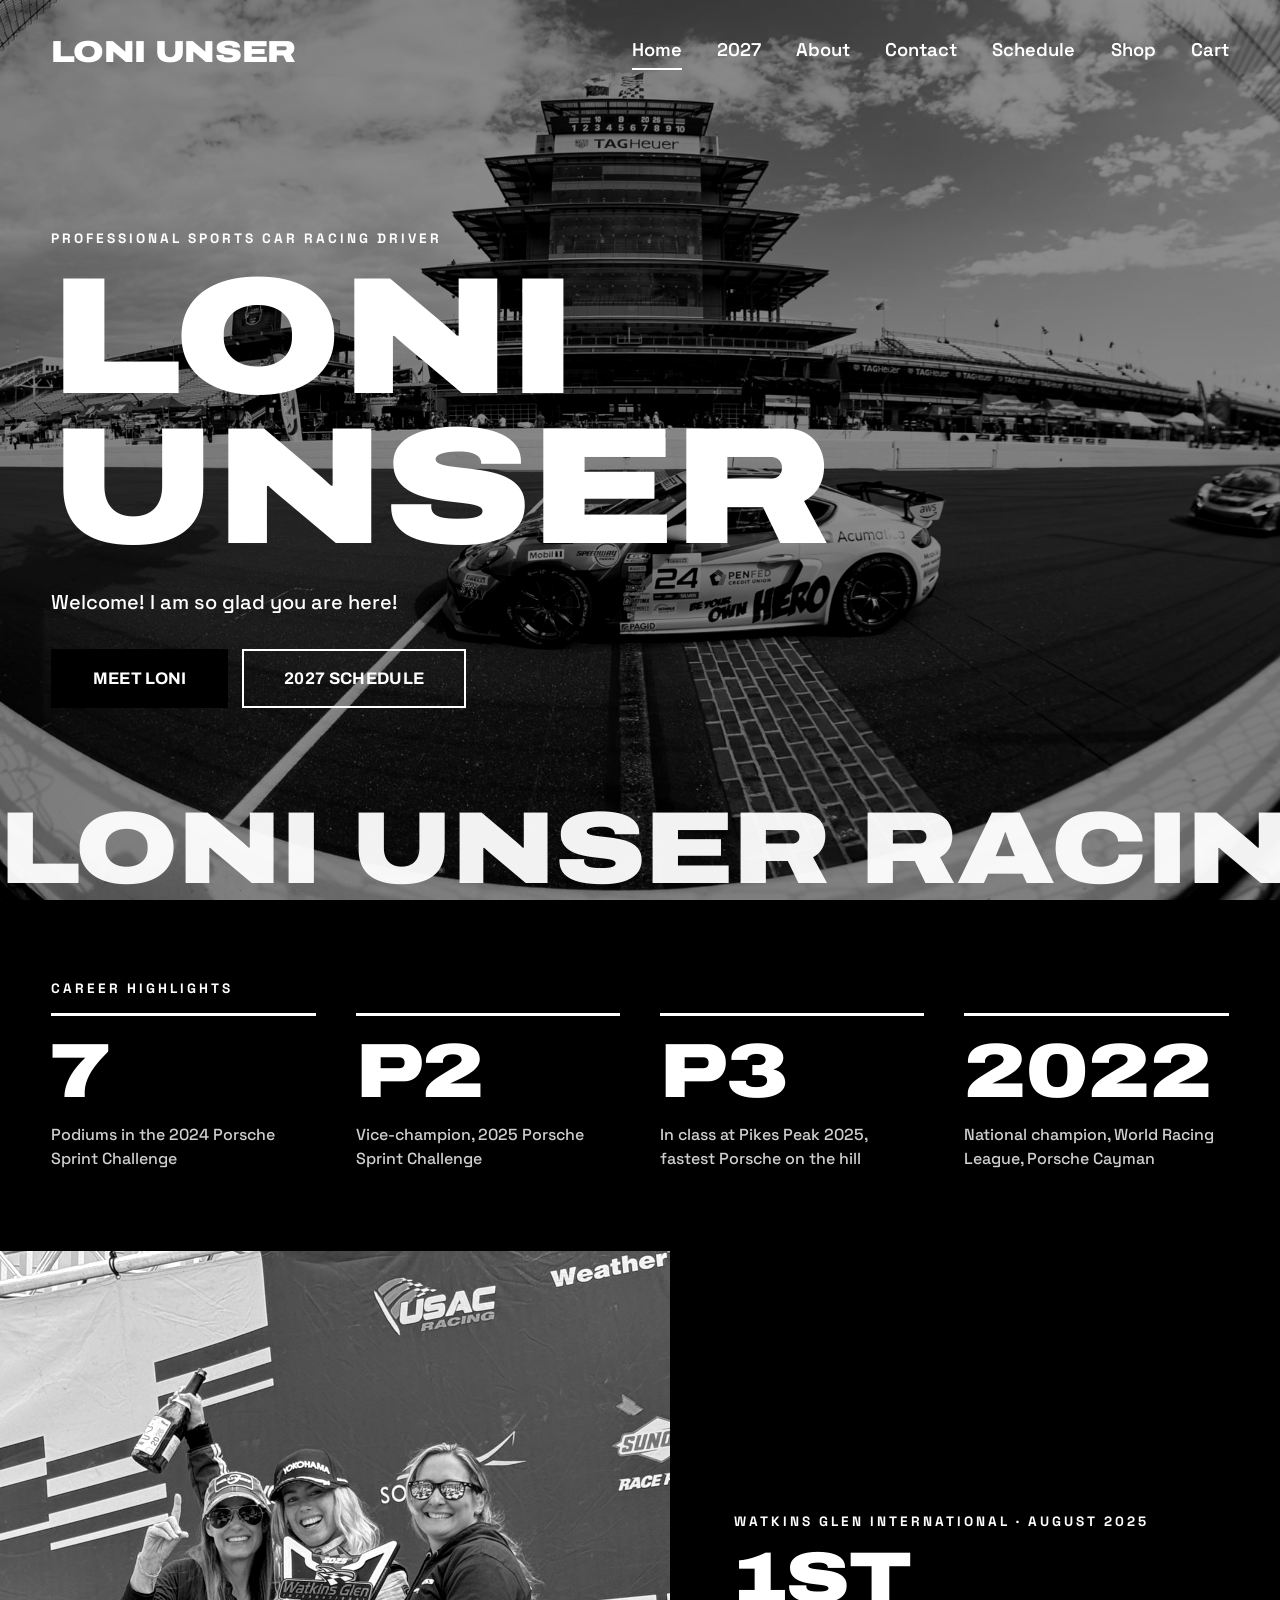
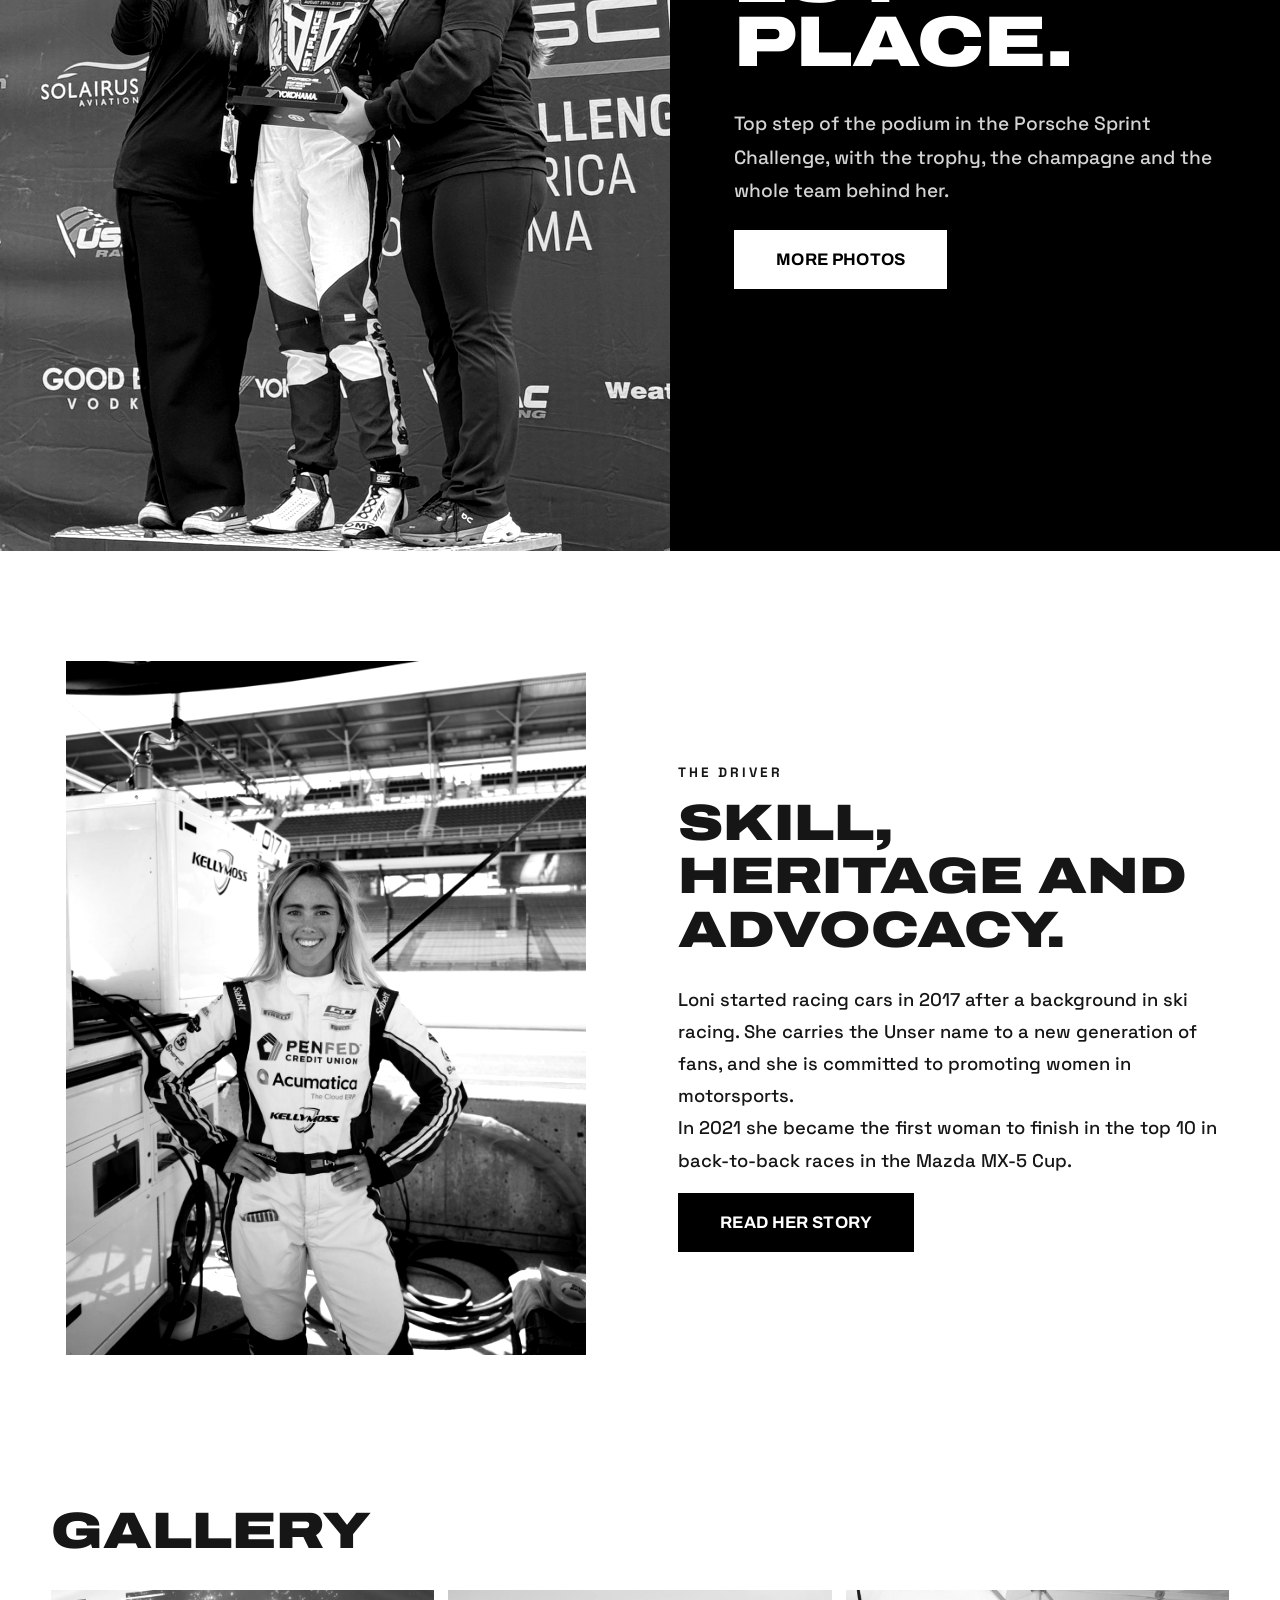
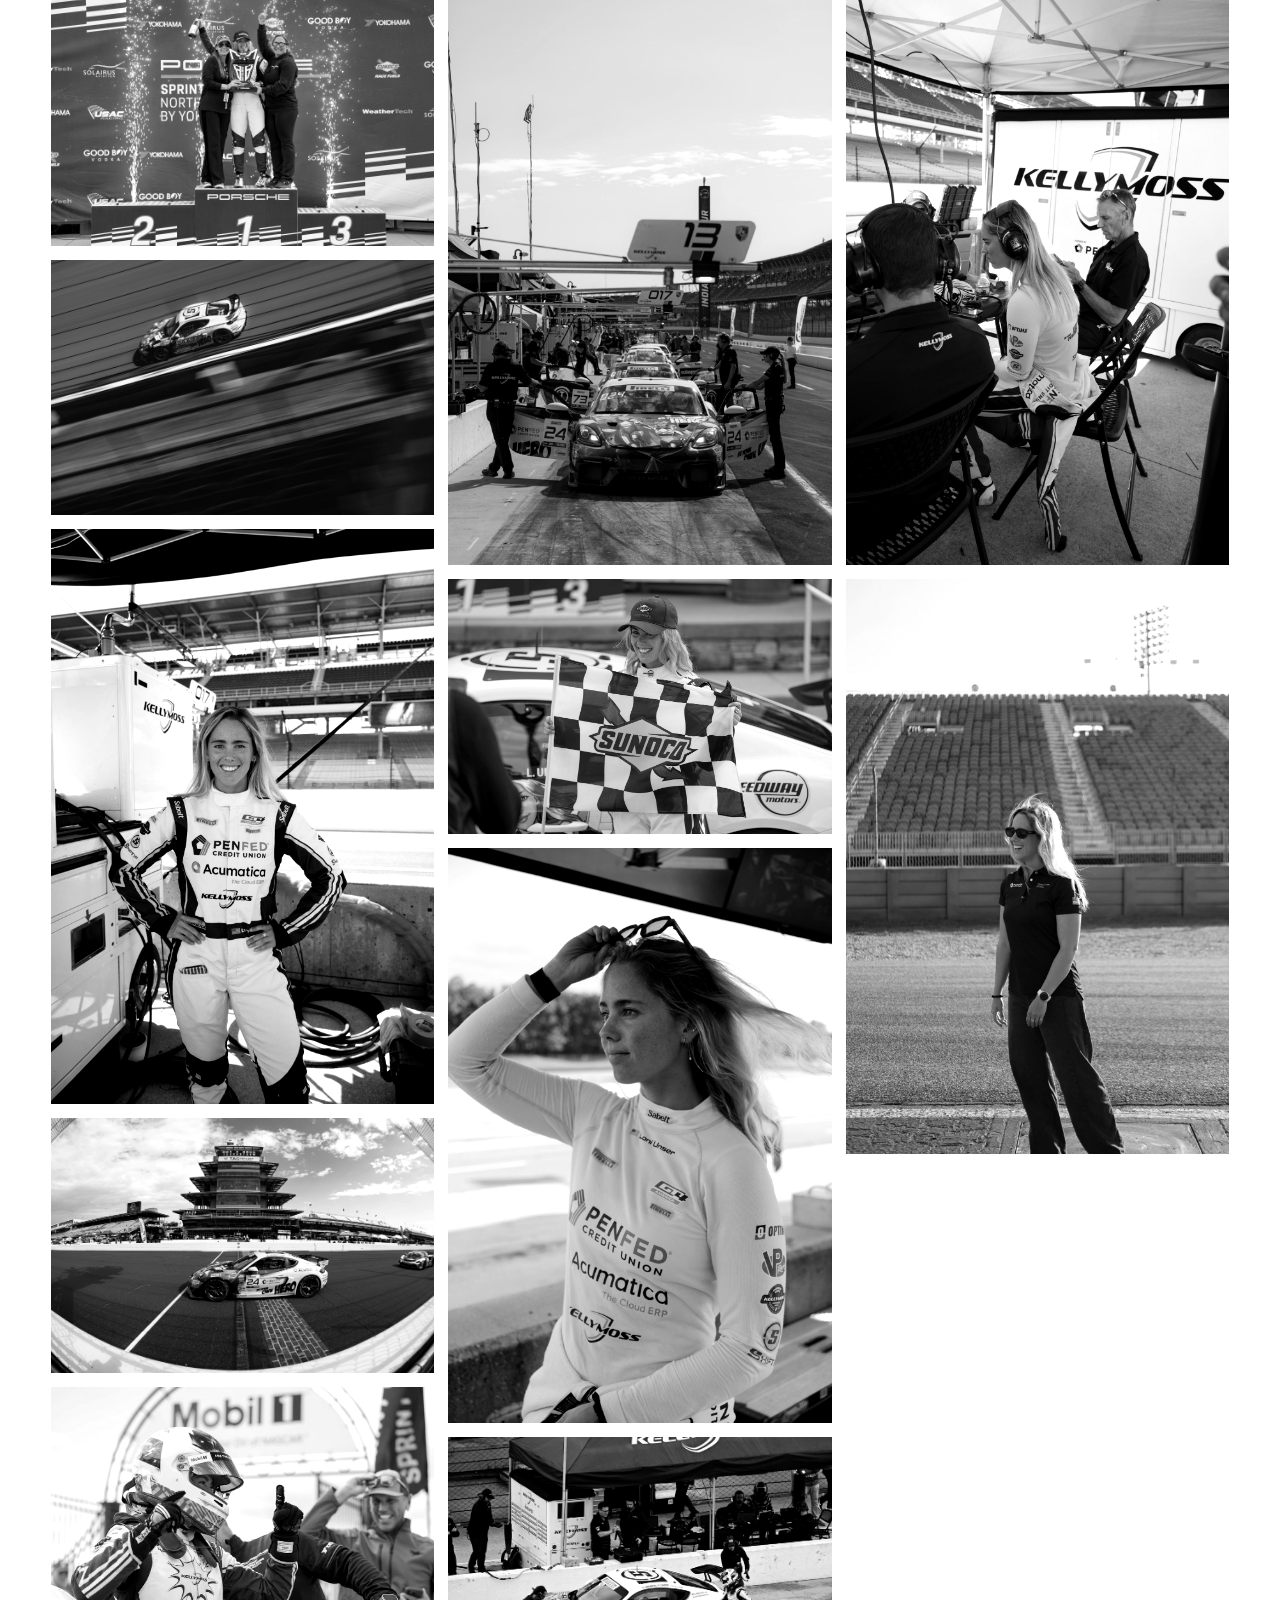
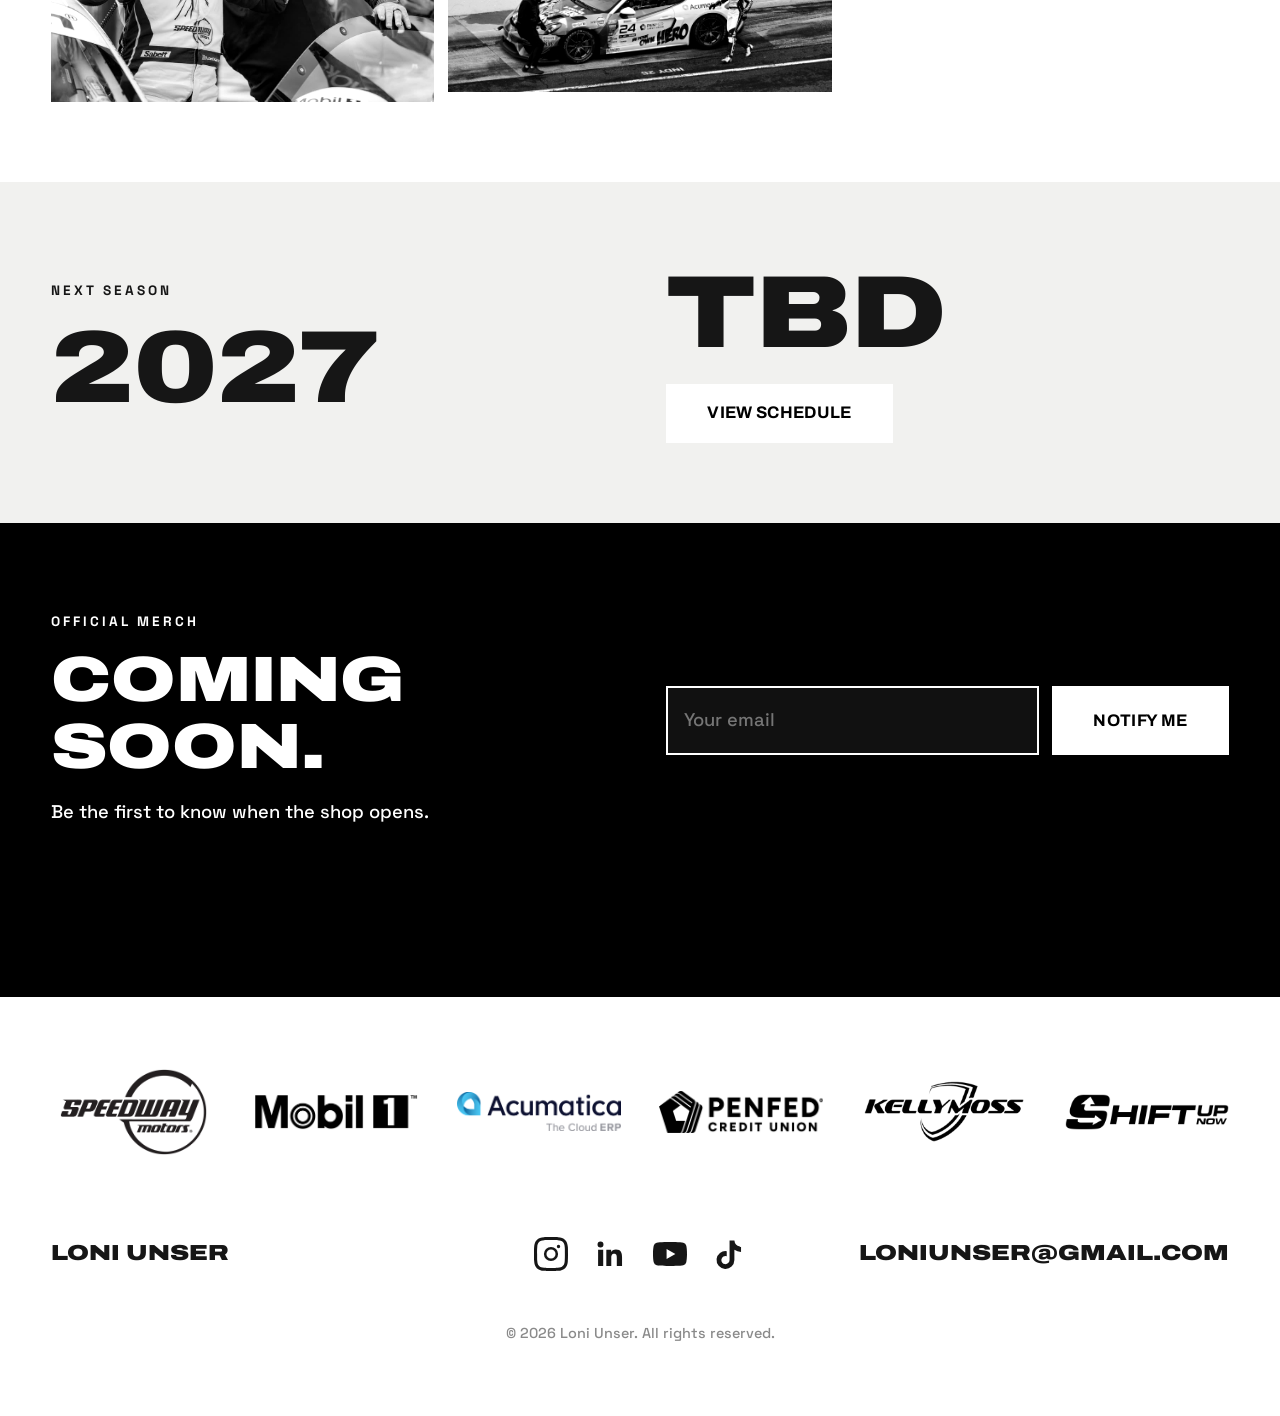
==== commit f0b5f99b: "Feature winning podium photo as full-screen section on home page Co-Authored-By: Claude Sonnet 5.5 <" ====
--- a/index.html
+++ b/index.html
@@ -20,6 +20,16 @@
 </ul>
 </section>
 
+<section class="win">
+<img class="photo" src="assets/home.jpg" alt="Loni on the top step of the podium holding the Watkins Glen first place trophy and a champagne bottle">
+<div class="win-text">
+<p class="kicker">Watkins Glen International · August 2025</p>
+<h2>1st place.</h2>
+<p>Top step of the podium in the Porsche Sprint Challenge, with the trophy, the champagne and the whole team behind her.</p>
+<a class="cta alt-light" href="#gallery">More photos</a>
+</div>
+</section>
+
 <section class="meet">
 <img class="photo frame" src="assets/g06.jpg" alt="Loni smiling in the pits at Indianapolis">
 <div>
@@ -31,7 +41,7 @@
 </div>
 </section>
 
-<section class="gallery-sec"><h2 class="big">Gallery</h2><div class="gallery">
+<section class="gallery-sec" id="gallery"><h2 class="big">Gallery</h2><div class="gallery">
 <button class="gi" data-full="assets/g04.jpg"><img class="photo" src="assets/g04.jpg" alt="Loni on the top step of the podium at Watkins Glen with the trophy" loading="lazy"></button>
 <button class="gi" data-full="assets/g11.jpg"><img class="photo" src="assets/g11.jpg" alt="Overhead view of the car at speed" loading="lazy"></button>
 <button class="gi" data-full="assets/g06.jpg"><img class="photo" src="assets/g06.jpg" alt="Loni smiling in the pits at Indianapolis" loading="lazy"></button>
--- a/styles.css
+++ b/styles.css
@@ -155,3 +155,11 @@
 .hero.home-hero .hh-inner{margin:0}
 .merch-band .cta,.next-band .cta{white-space:nowrap}
 .merch-band .row{max-width:none}
+/* winning-photo feature */
+.win{display:grid;grid-template-columns:minmax(0,1.1fr) minmax(0,1fr);min-height:100svh;background:#000;color:#fff}
+.win .photo{width:100%;height:100%;min-height:100svh;object-fit:cover;object-position:50% 20%;filter:grayscale(1) contrast(1.08)}
+.win-text{display:flex;flex-direction:column;justify-content:center;padding:6vw 5vw}
+.win-text h2{font-size:clamp(2.8rem,5.6vw,7rem);overflow-wrap:anywhere;line-height:.9;margin:0 0 2rem}
+.win-text p:not(.kicker){max-width:26em;font-size:1.2rem;color:#d4d4d4}
+.win-text .cta{align-self:flex-start;margin-top:1.4rem}
+@media(max-width:820px){.win{grid-template-columns:1fr;min-height:0}.win .photo{min-height:0;height:auto;aspect-ratio:3/4}.win-text{padding:50px 5vw 70px}}
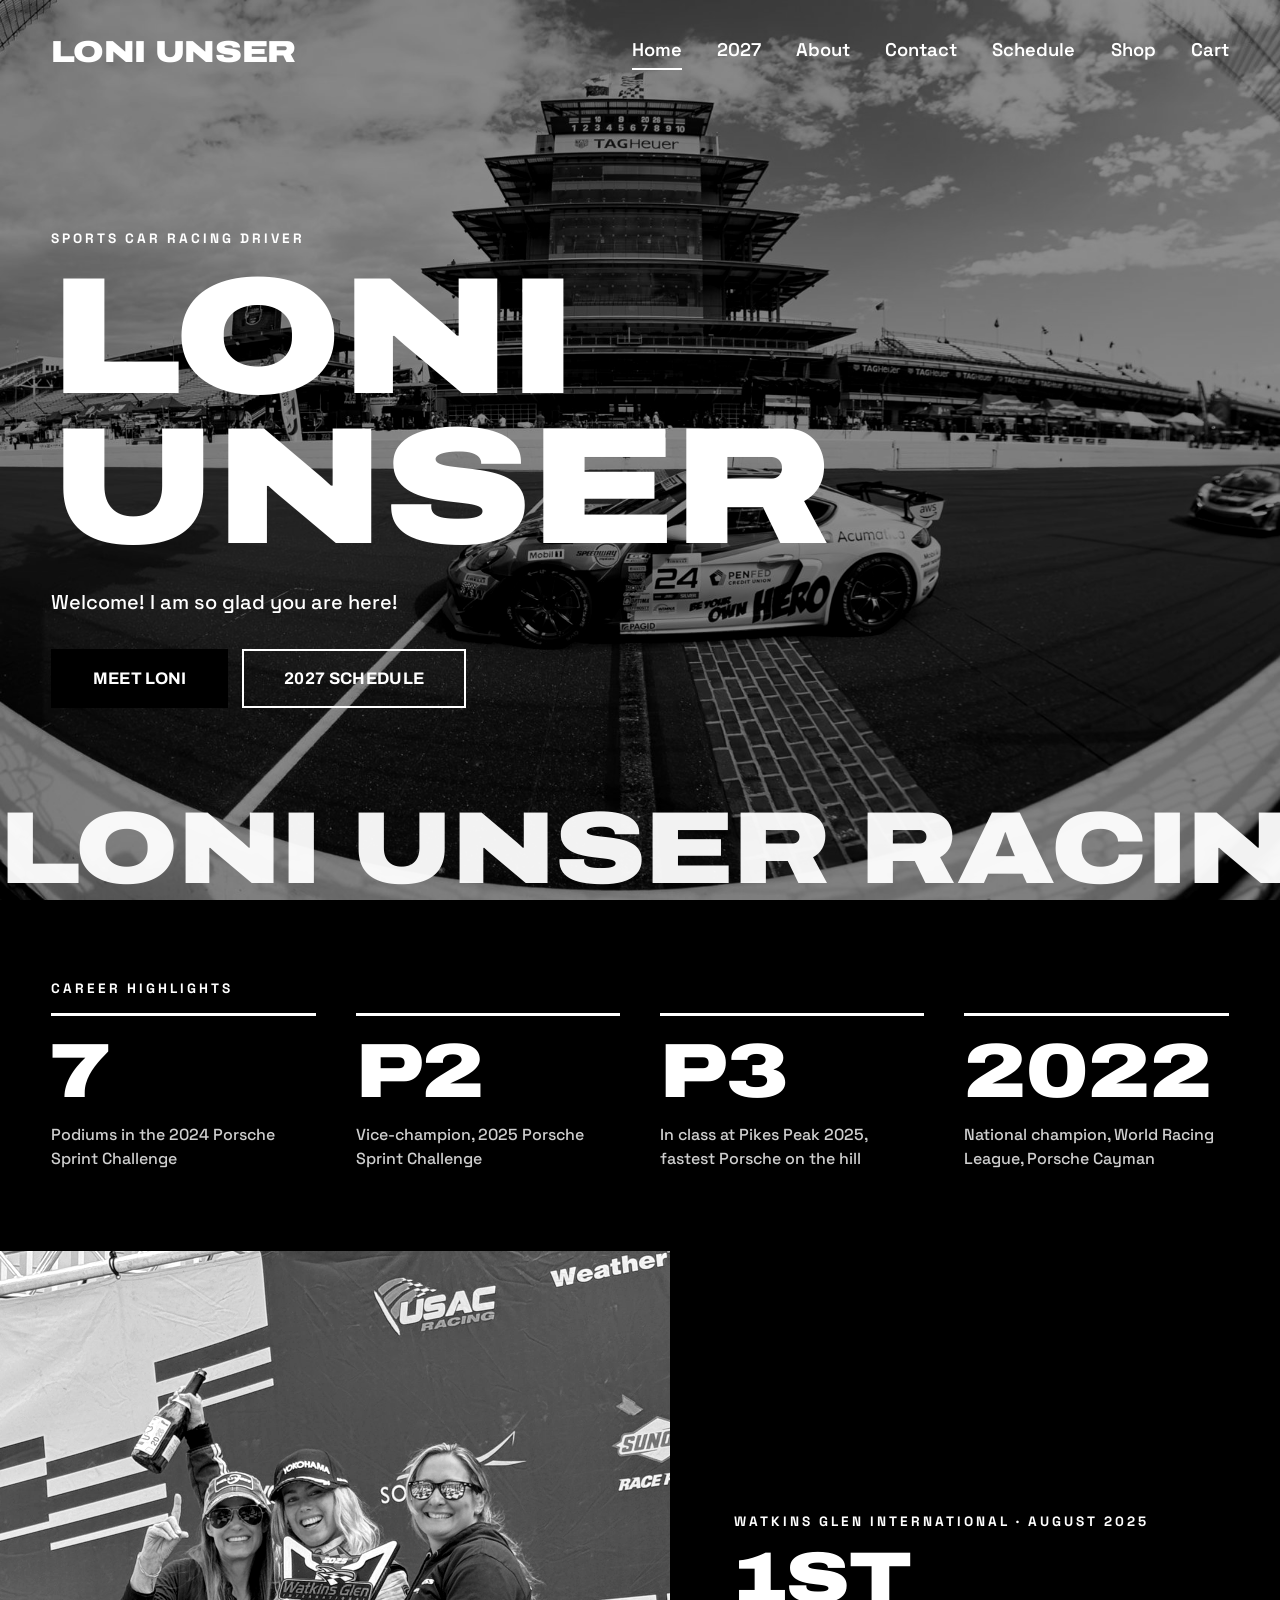
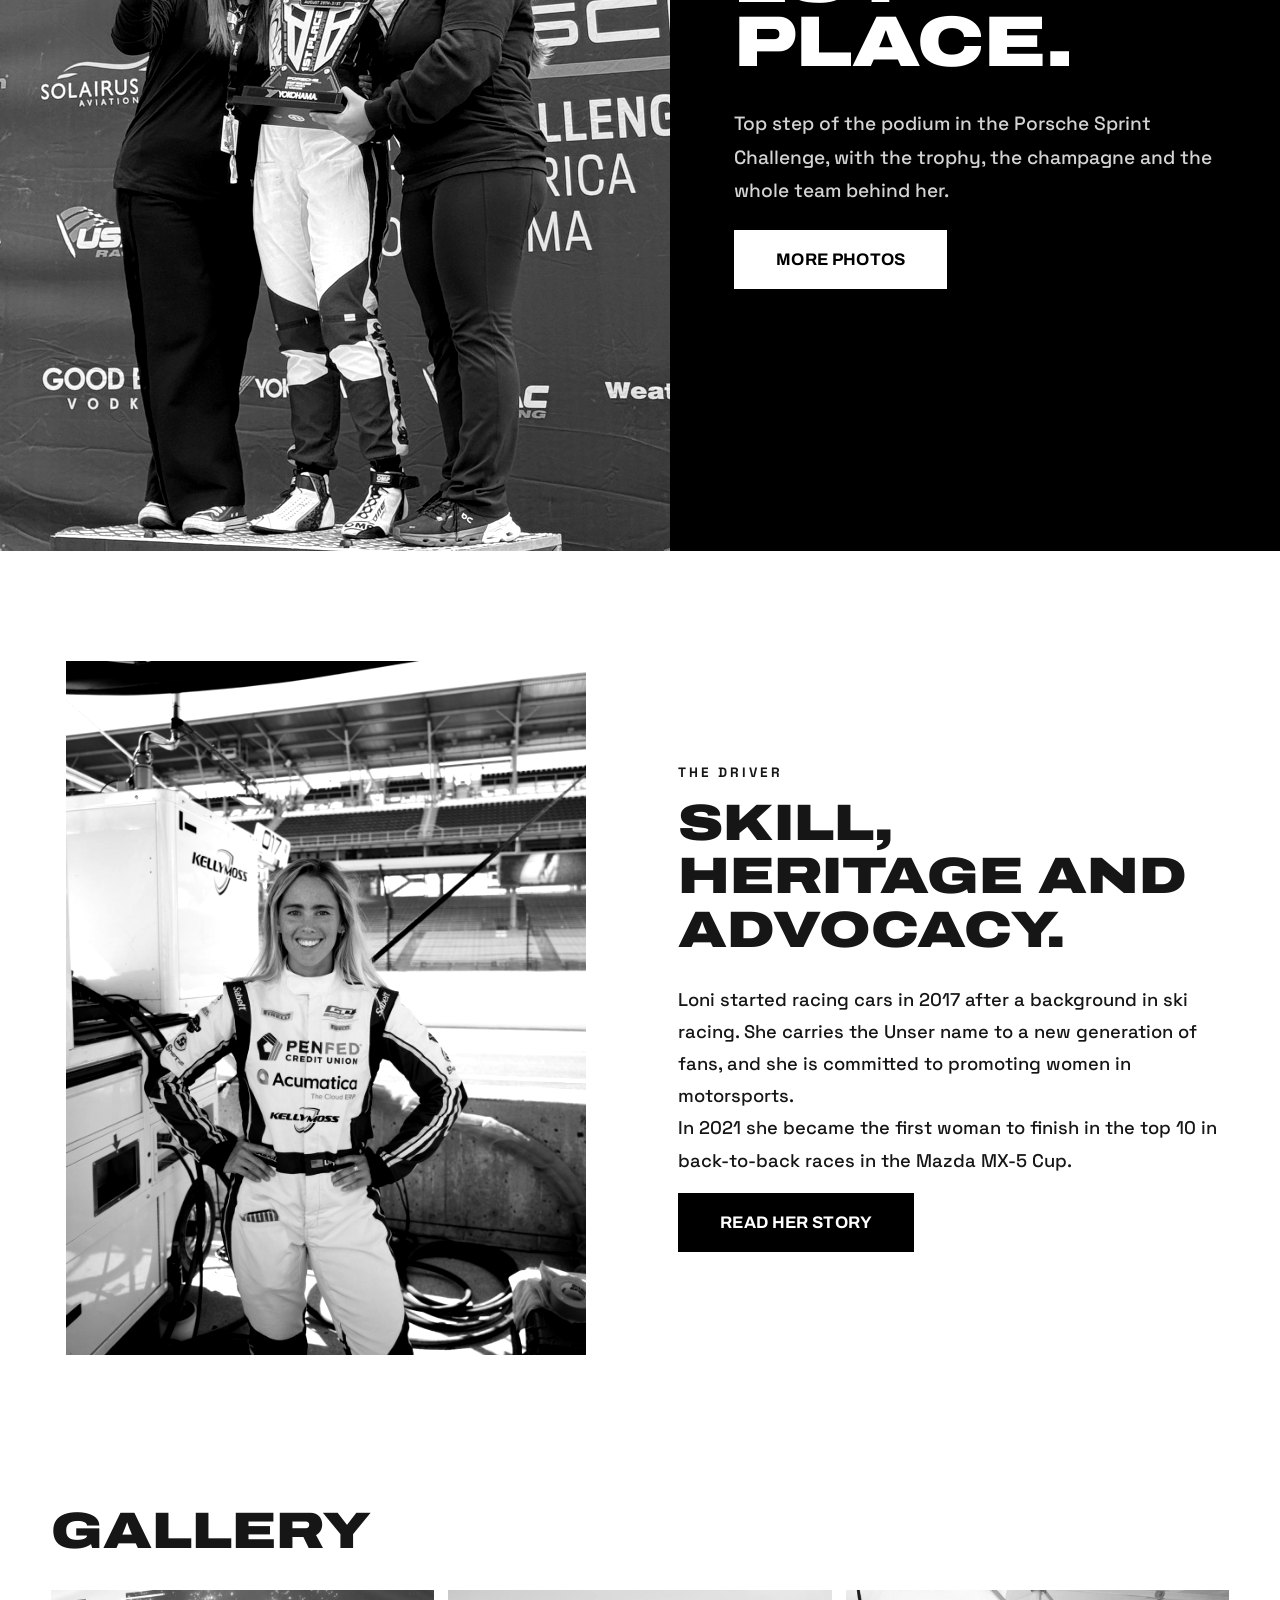
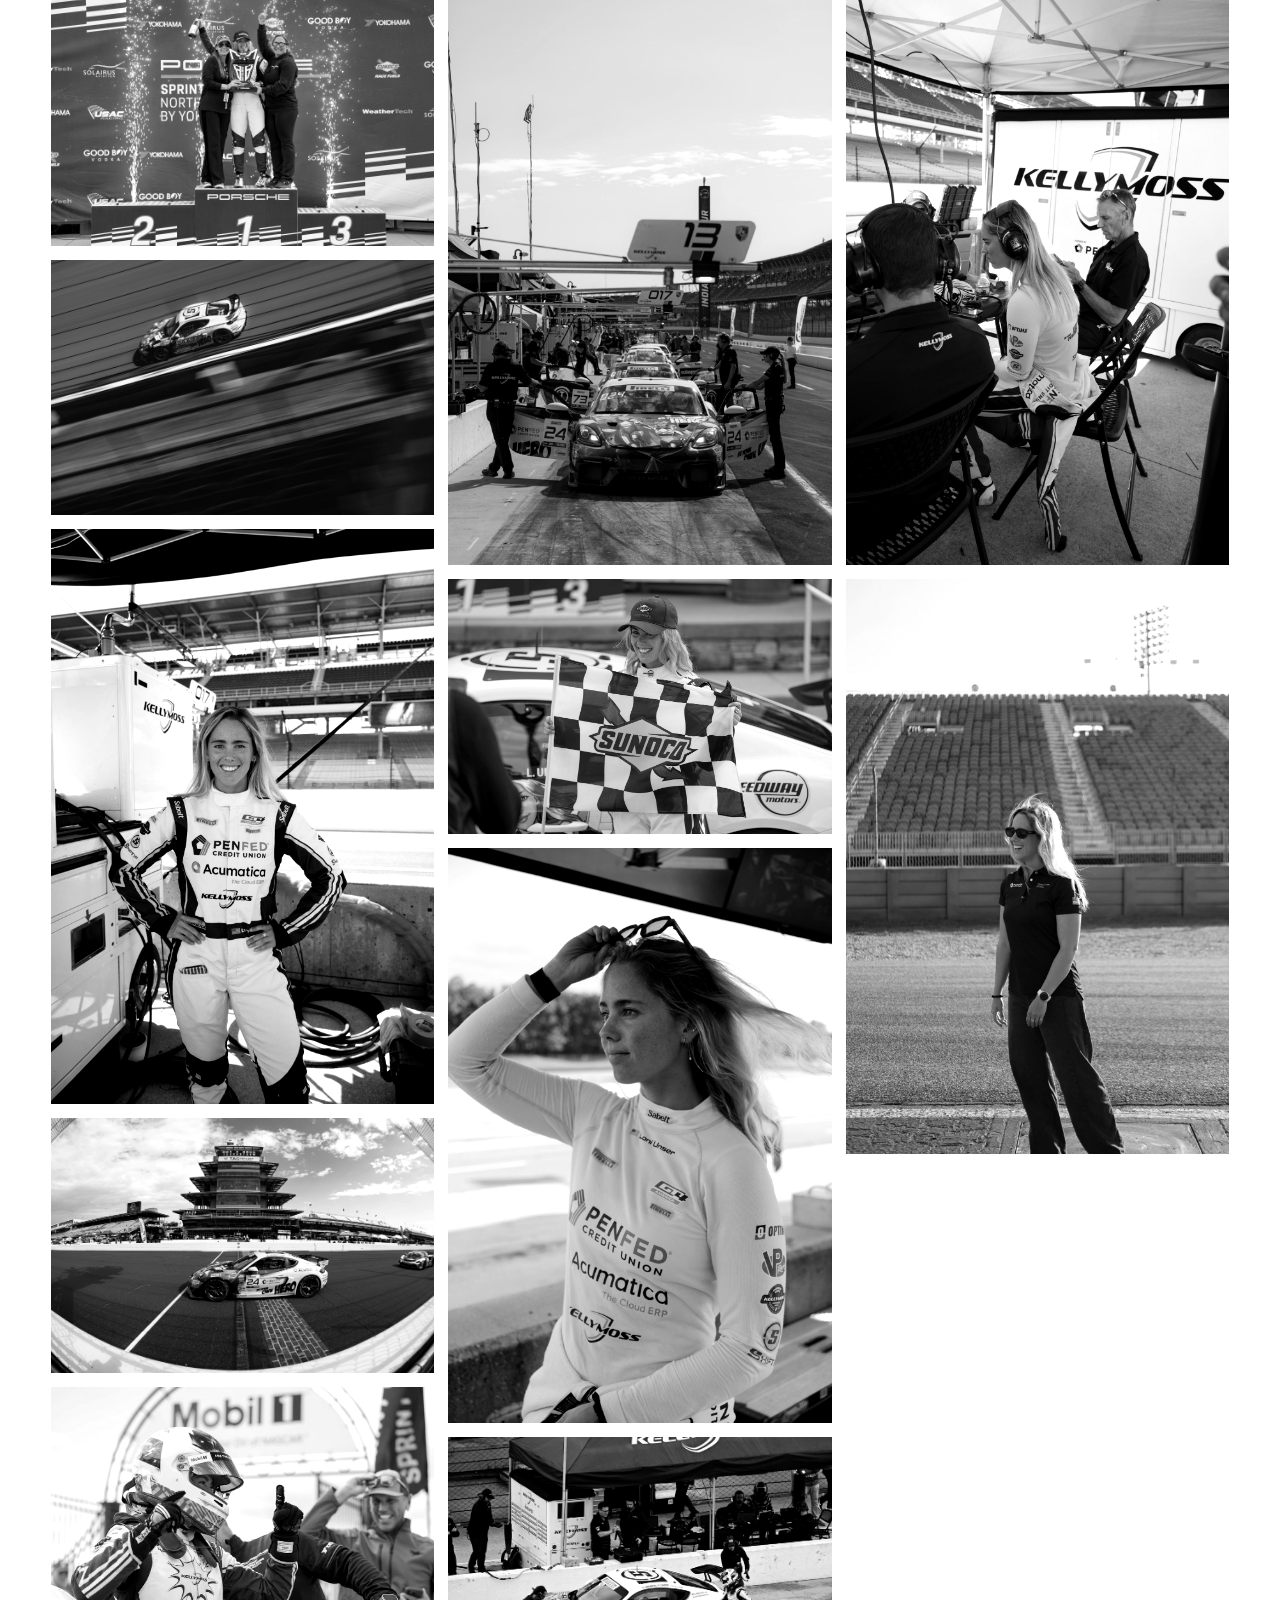
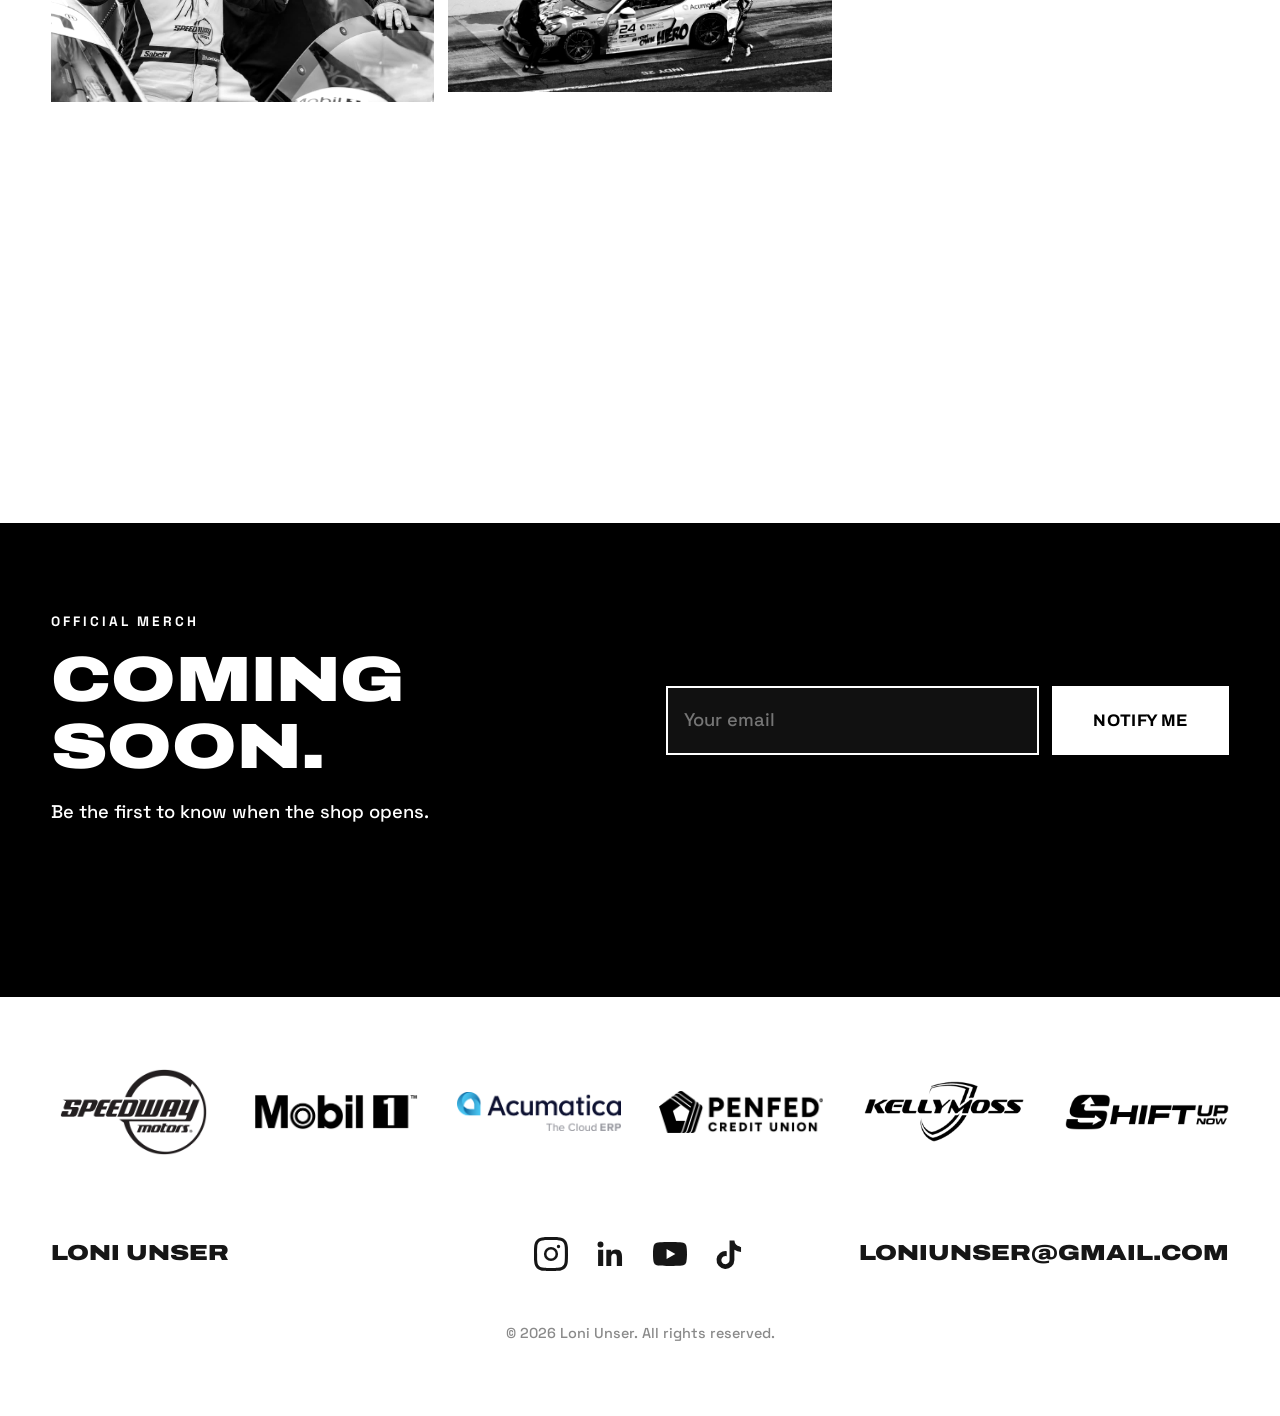
==== commit 3a85b4ce: "Remove the word 'professional' from home page and page descriptions Co-Authored-By: Claude Sonnet 5." ====
--- a/index.html
+++ b/index.html
@@ -1,8 +1,8 @@
-<!doctype html><html lang="en"><head><meta charset="utf-8"><meta name="viewport" content="width=device-width,initial-scale=1"><title>Loni Unser Racing — Loni Unser</title><meta name="description" content="Loni Unser: professional sports car racing driver. Schedule, story, partners and official merch."><link rel="preconnect" href="https://fonts.googleapis.com"><link rel="preconnect" href="https://fonts.gstatic.com" crossorigin><link href="https://fonts.googleapis.com/css2?family=Archivo:wdth,wght@125,900&family=Space+Grotesk:wght@500;600;700&display=swap" rel="stylesheet"><link rel="stylesheet" href="styles.css"></head><body class="on-photo"><main>
+<!doctype html><html lang="en"><head><meta charset="utf-8"><meta name="viewport" content="width=device-width,initial-scale=1"><title>Loni Unser Racing — Loni Unser</title><meta name="description" content="Loni Unser: sports car racing driver. Schedule, story, partners and official merch."><link rel="preconnect" href="https://fonts.googleapis.com"><link rel="preconnect" href="https://fonts.gstatic.com" crossorigin><link href="https://fonts.googleapis.com/css2?family=Archivo:wdth,wght@125,900&family=Space+Grotesk:wght@500;600;700&display=swap" rel="stylesheet"><link rel="stylesheet" href="styles.css"></head><body class="on-photo"><main>
 <section class="hero home-hero">
 <img class="photo" src="assets/g09.jpg" alt="Loni's number 24 Porsche crossing the yard of bricks at Indianapolis Motor Speedway">
 <div class="hh-inner">
-<p class="kicker">Professional sports car racing driver</p>
+<p class="kicker">Sports car racing driver</p>
 <h1>Loni Unser</h1>
 <p class="welcome">Welcome! I am so glad you are here!</p>
 <div class="cta-row"><a class="cta" href="about.html">Meet Loni</a><a class="cta ghost" href="schedule.html">2027 schedule</a></div>
--- a/styles.css
+++ b/styles.css
@@ -163,3 +163,9 @@
 .win-text p:not(.kicker){max-width:26em;font-size:1.2rem;color:#d4d4d4}
 .win-text .cta{align-self:flex-start;margin-top:1.4rem}
 @media(max-width:820px){.win{grid-template-columns:1fr;min-height:0}.win .photo{min-height:0;height:auto;aspect-ratio:3/4}.win-text{padding:50px 5vw 70px}}
+/* 2027 season page */
+.season{max-width:none;padding-bottom:50px}
+.season .facts{grid-template-columns:repeat(3,minmax(0,1fr));max-width:900px}
+.season-photo{padding:0 4vw 100px}
+.season-photo .photo{display:block;width:100%;aspect-ratio:2/1;object-position:50% 38%}
+@media(max-width:820px){.season .facts{gap:1rem}.season .facts b{font-size:1.6rem}.season-photo{padding-bottom:70px}.season-photo .photo{aspect-ratio:3/2}}
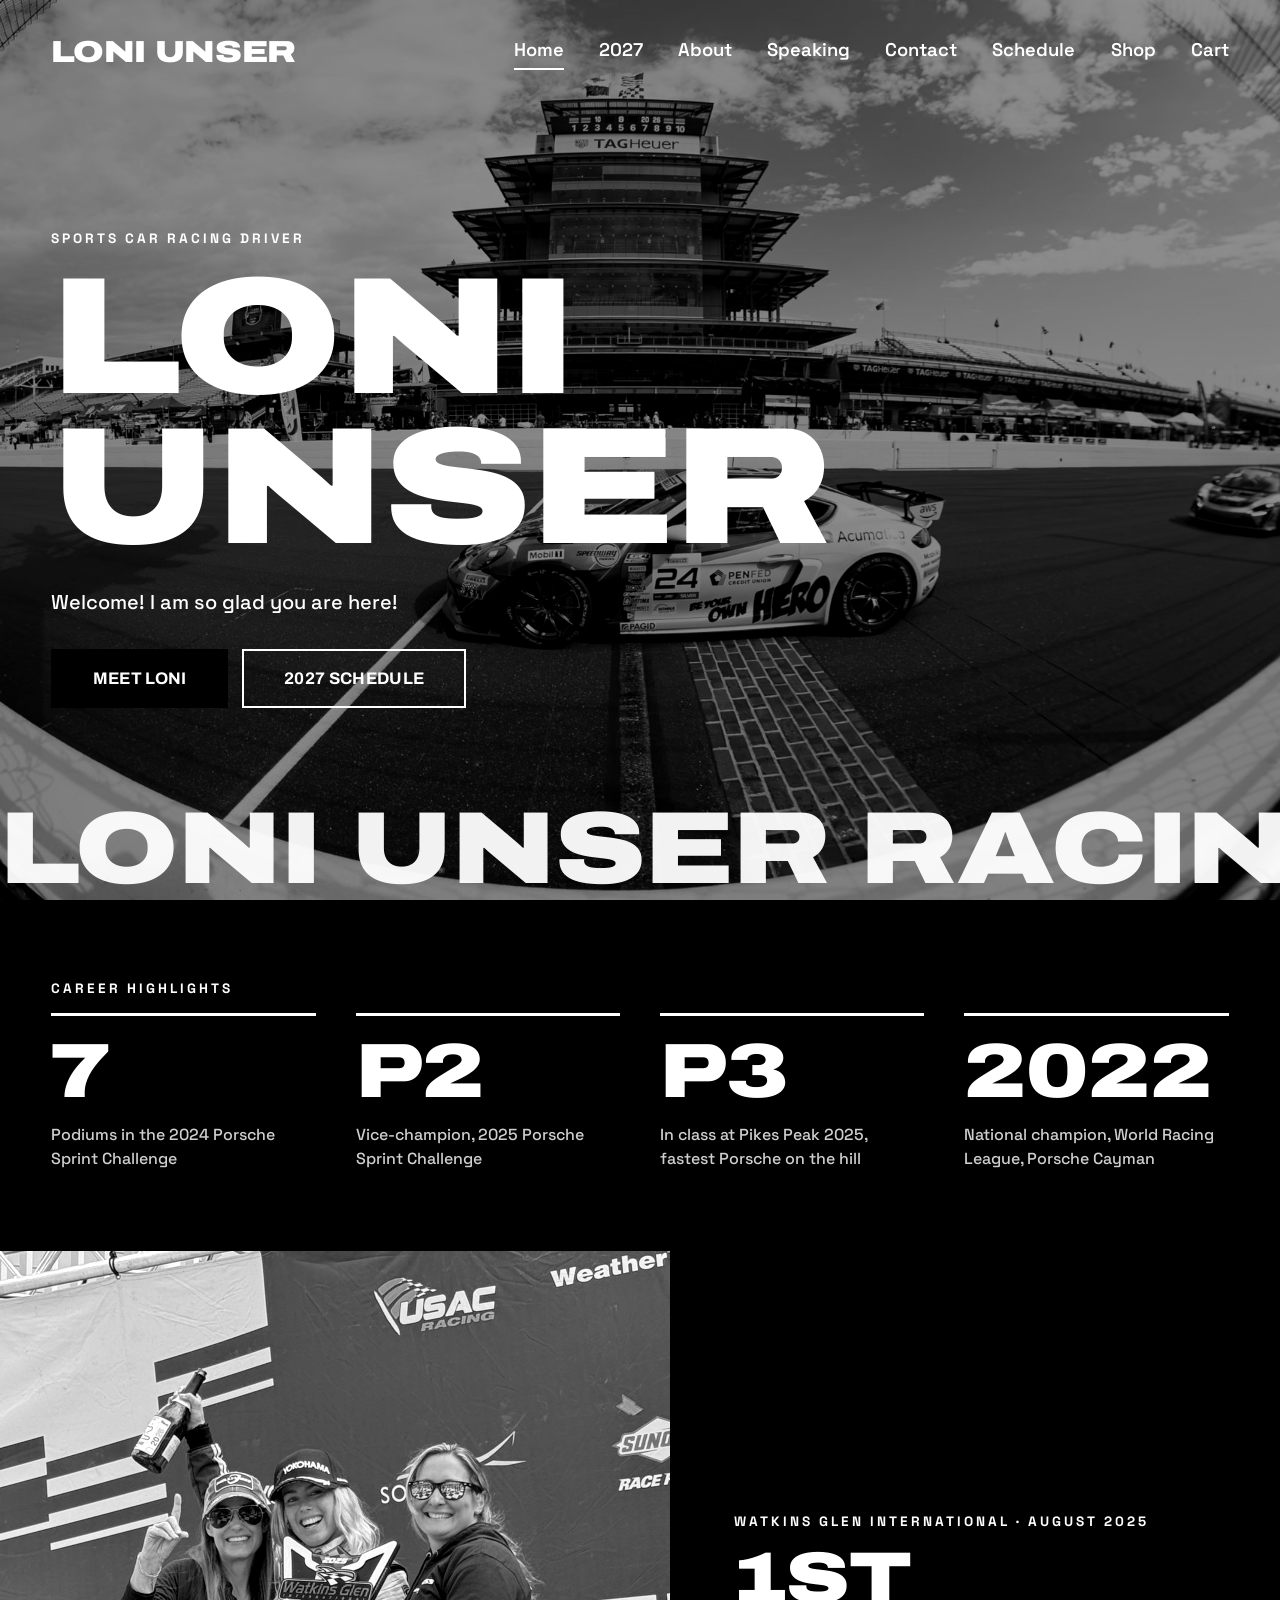
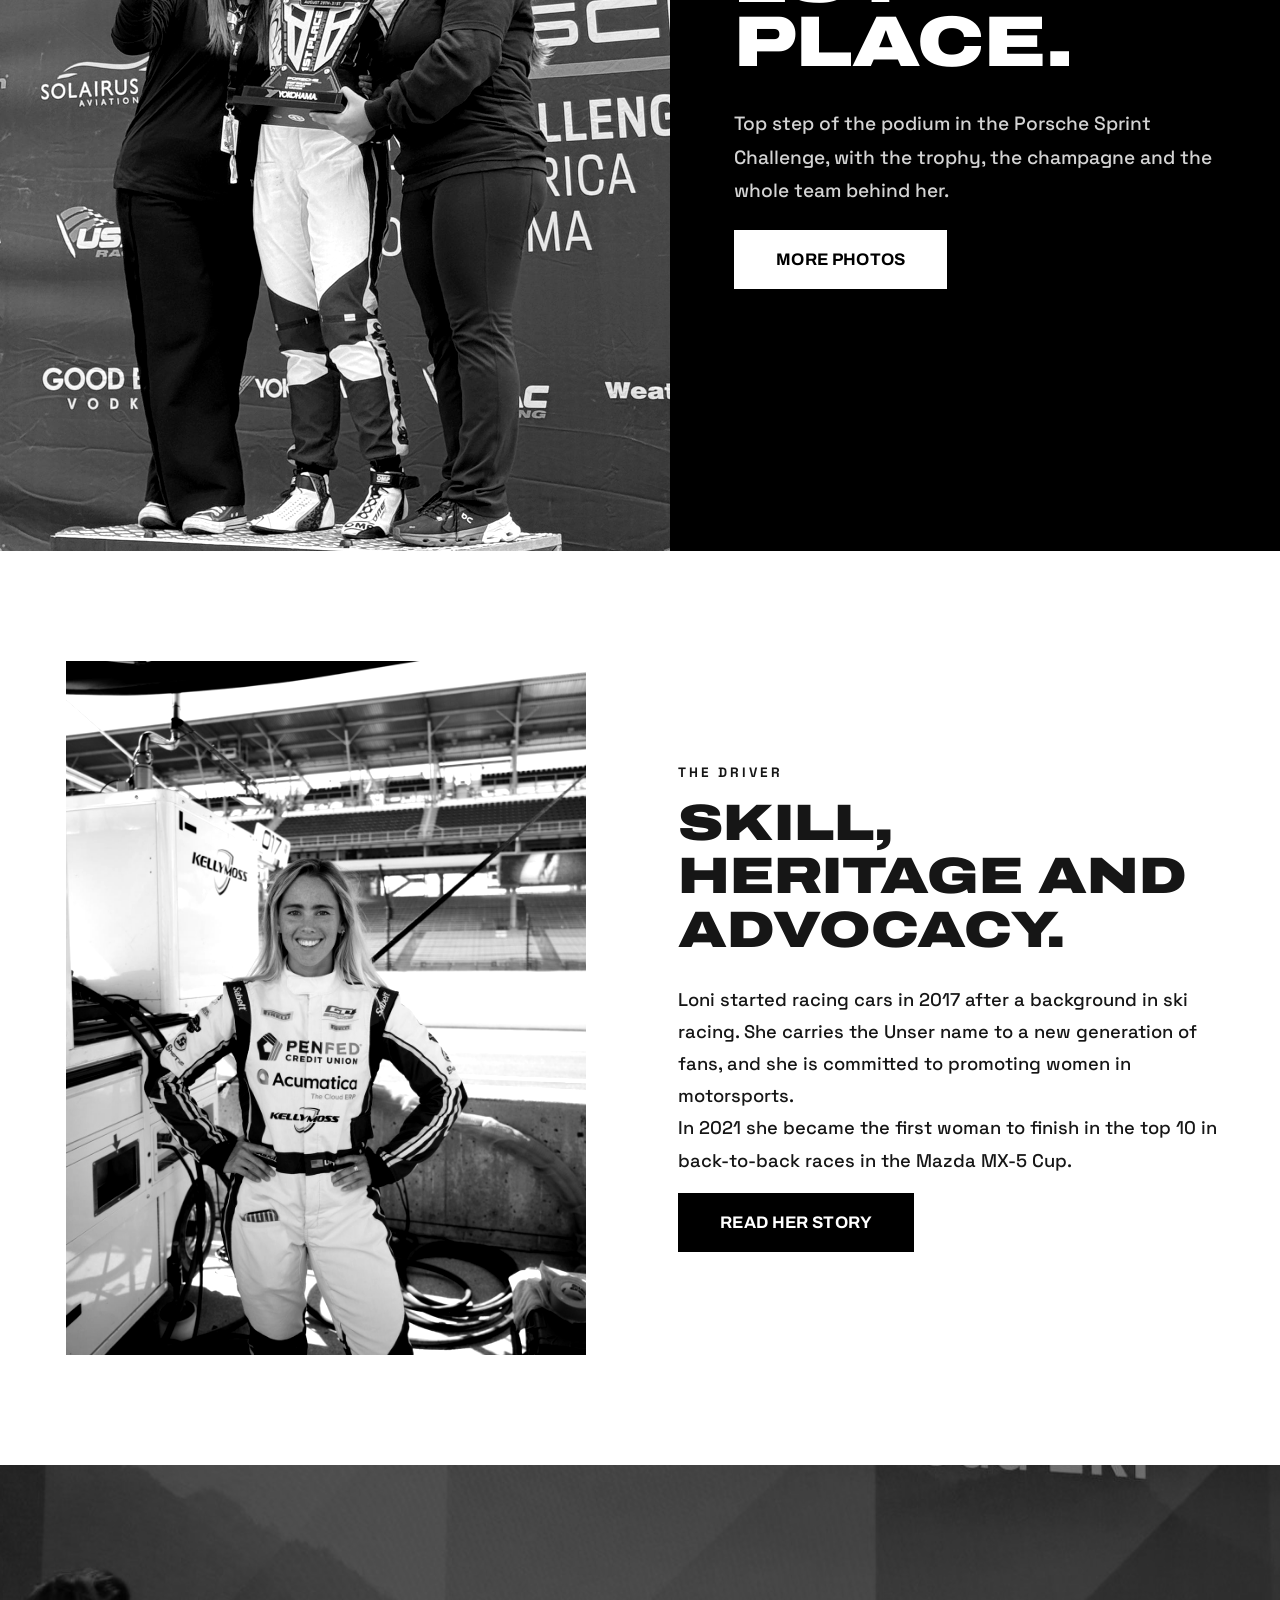
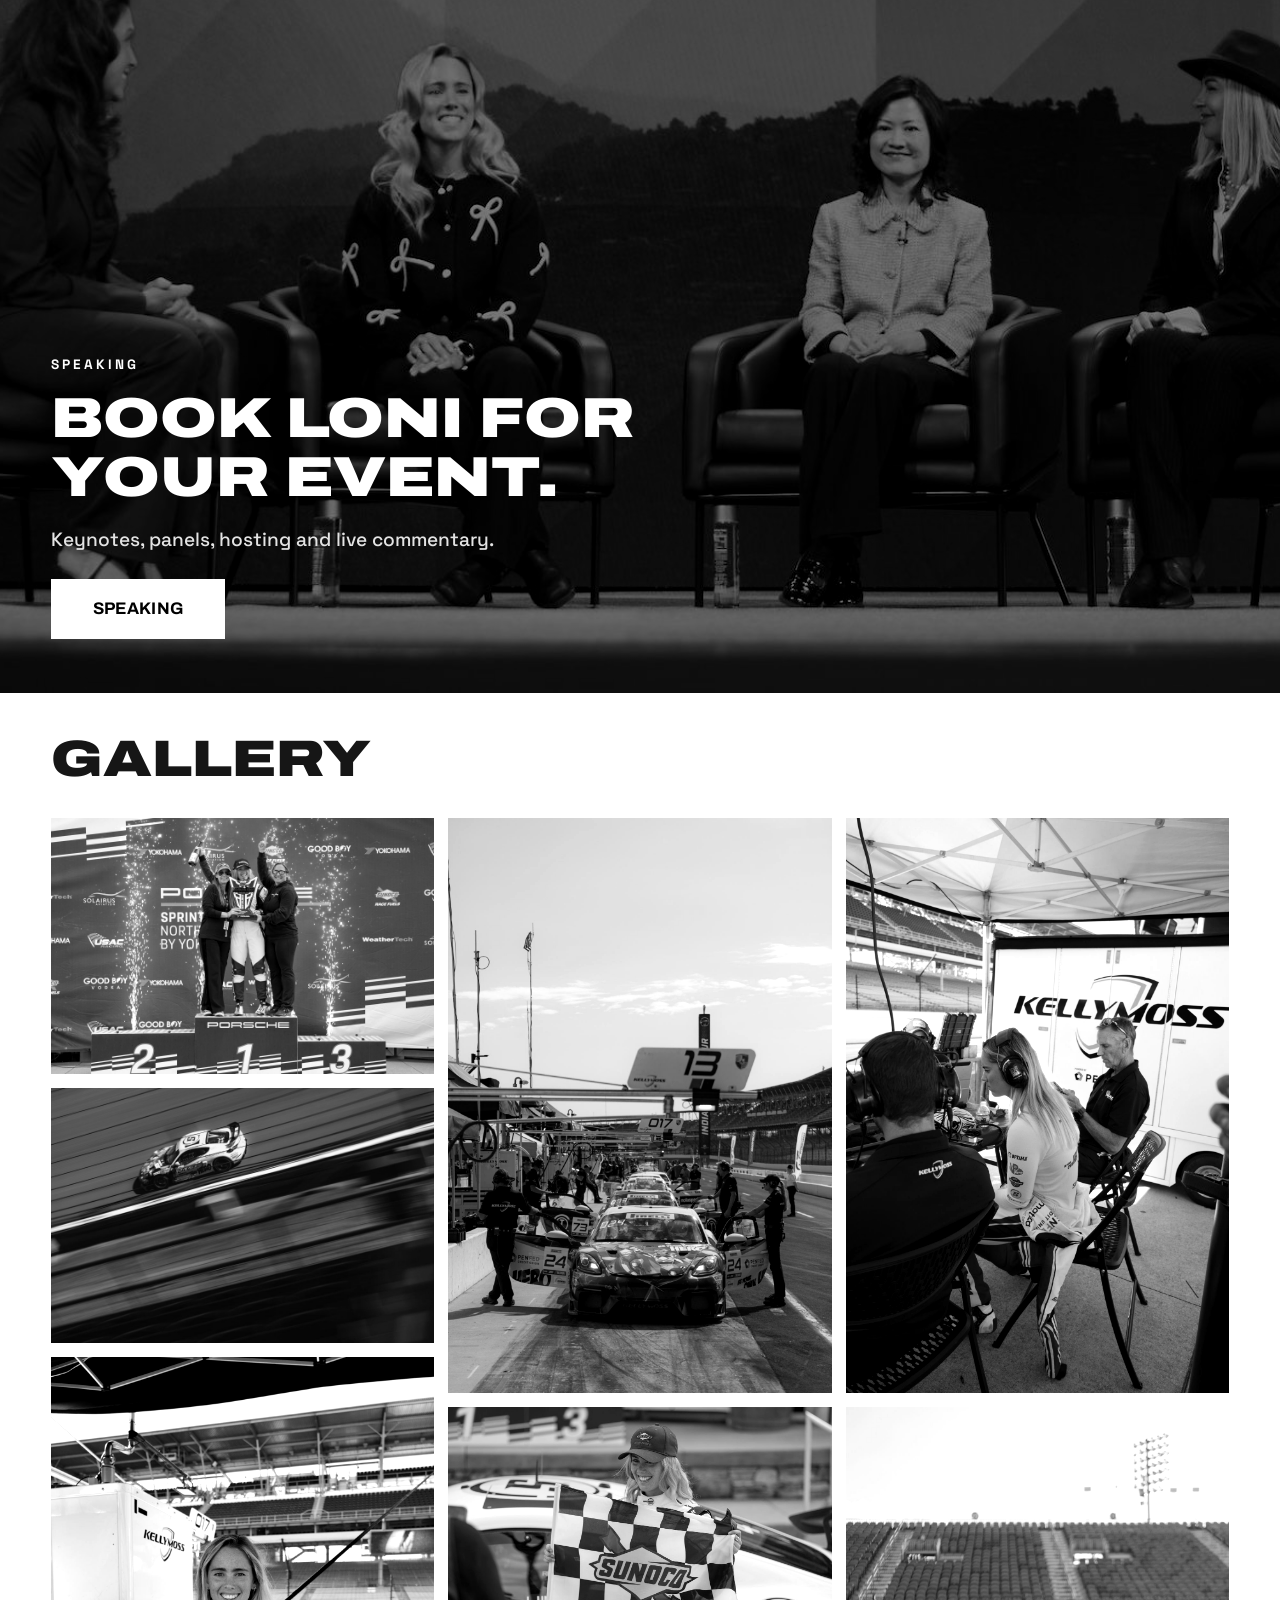
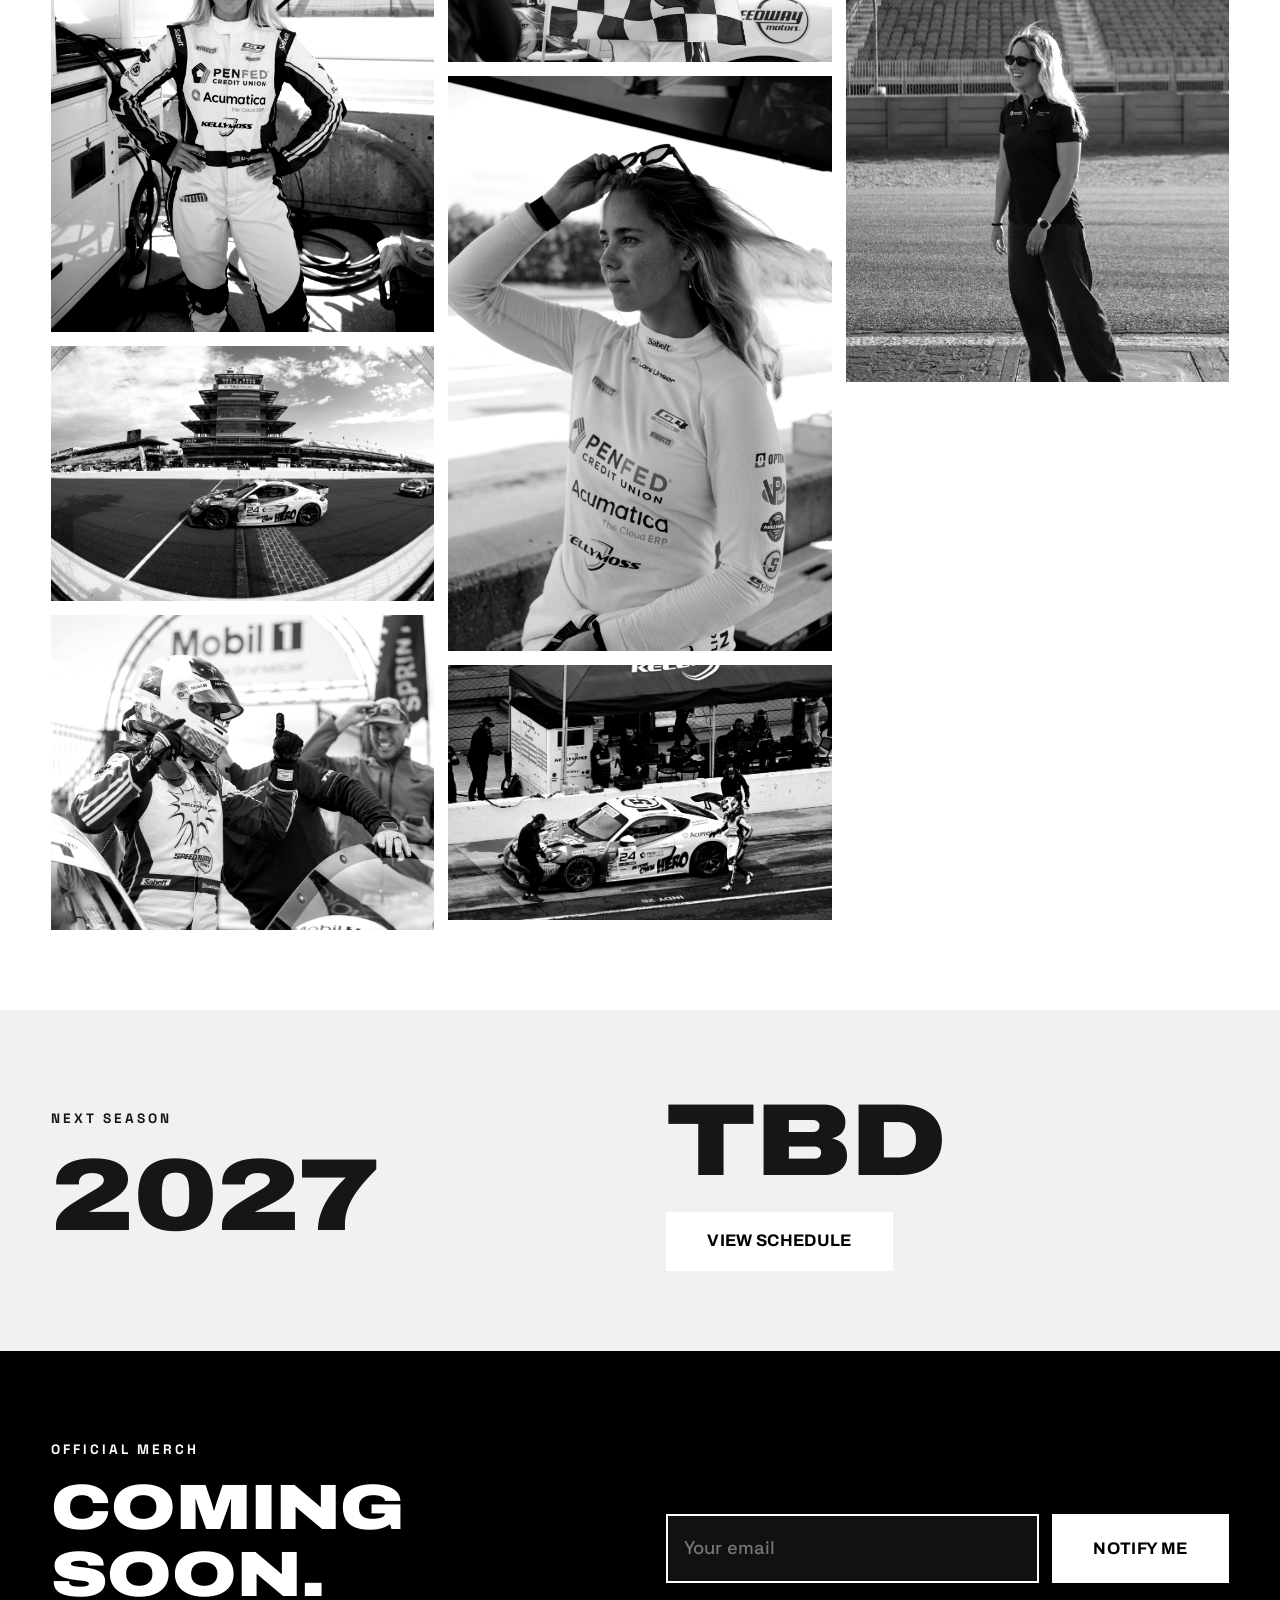
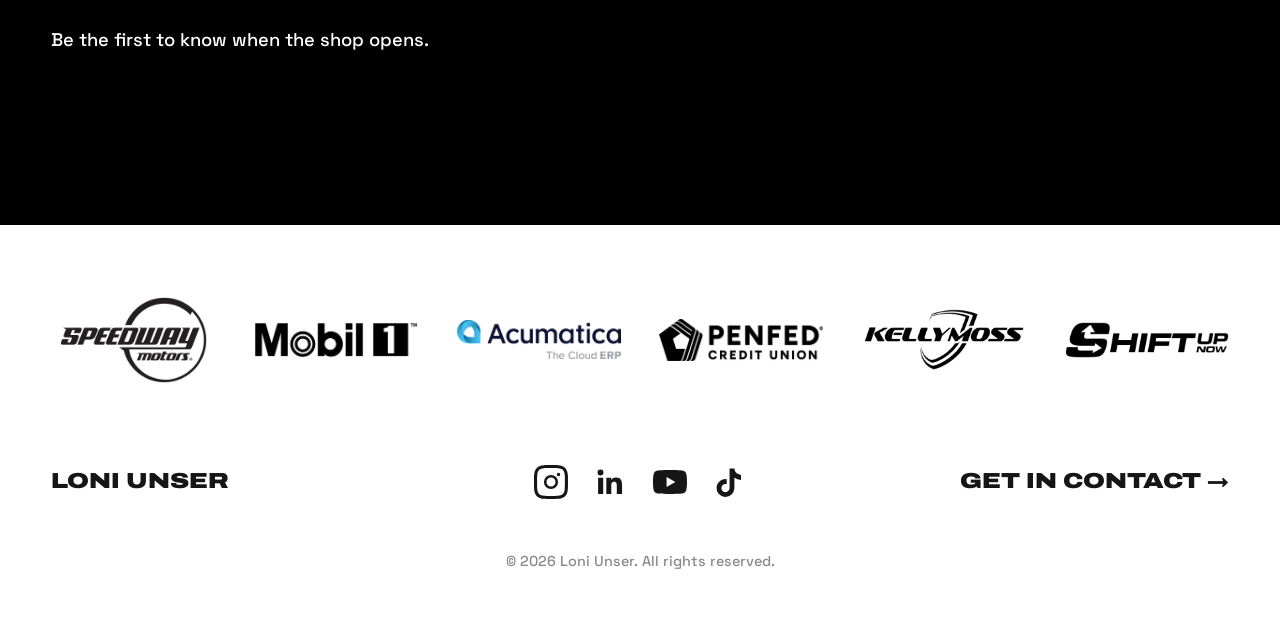
==== commit d2a0c85f: "Add Speaking page, nav item, home speaking band; contact topic renamed; menu breakpoint fix Co-Autho" ====
--- a/index.html
+++ b/index.html
@@ -41,6 +41,11 @@
 </div>
 </section>
 
+<section class="speak-band">
+<img class="photo" src="assets/speaking-panel.jpg" alt="Loni on stage during the Acumatica Women in Tech Luncheon panel" loading="lazy">
+<div class="sb-text"><p class="kicker">Speaking</p><h2>Book Loni for your event.</h2><p>Keynotes, panels, hosting and live commentary.</p><a class="cta alt-light" href="speaking.html">Speaking</a></div>
+</section>
+
 <section class="gallery-sec" id="gallery"><h2 class="big">Gallery</h2><div class="gallery">
 <button class="gi" data-full="assets/g04.jpg"><img class="photo" src="assets/g04.jpg" alt="Loni on the top step of the podium at Watkins Glen with the trophy" loading="lazy"></button>
 <button class="gi" data-full="assets/g11.jpg"><img class="photo" src="assets/g11.jpg" alt="Overhead view of the car at speed" loading="lazy"></button>
--- a/styles.css
+++ b/styles.css
@@ -169,3 +169,184 @@
 .season-photo{padding:0 4vw 100px}
 .season-photo .photo{display:block;width:100%;aspect-ratio:2/1;object-position:50% 38%}
 @media(max-width:820px){.season .facts{gap:1rem}.season .facts b{font-size:1.6rem}.season-photo{padding-bottom:70px}.season-photo .photo{aspect-ratio:3/2}}
+/* about page, v2 */
+.about2{padding:min(22vh,190px) 4vw 60px}
+.about-title{font-size:clamp(2.6rem,7vw,6.5rem);margin:0 0 3.2rem;line-height:.95}
+.about-grid{display:grid;grid-template-columns:minmax(0,5fr) minmax(0,6fr);gap:6vw;align-items:start}
+.about-photo{position:sticky;top:96px}
+.about-photo .photo{width:100%;height:calc(100svh - 140px);min-height:420px;max-height:820px;object-fit:cover;object-position:50% 40%}
+.about-text{max-width:38em}
+.about-text p{margin:0 0 1.5rem}
+.lead-p{font-size:clamp(1.25rem,1.9vw,1.6rem);line-height:1.5;font-weight:600}
+.pull{margin-top:2.5rem!important;padding-top:1.6rem;border-top:4px solid #000;font:900 clamp(1.3rem,2.2vw,1.9rem)/1.3 "Archivo",Impact,sans-serif;font-stretch:112%;text-transform:none}
+.about-wide{padding:30px 4vw 100px}
+.about-wide .photo{display:block;width:100%;aspect-ratio:16/9;object-fit:cover;object-position:50% 12%}
+@media(max-width:820px){
+ .about-grid{grid-template-columns:1fr;gap:2.2rem}
+ .about-photo{position:static}
+ .about-photo .photo{height:auto;aspect-ratio:4/5;max-height:none}
+ .about-wide .photo{aspect-ratio:3/2}
+}
+/* about page, v3 */
+.ab-intro{display:grid;grid-template-columns:minmax(0,5fr) minmax(0,6fr);gap:6vw;align-items:stretch;padding:min(20vh,170px) 4vw 90px}
+.ab-intro .photo{height:100%;min-height:520px;object-fit:cover;object-position:50% 45%}
+.ab-intro-text{max-width:36em;align-self:center}
+.ab-intro h1{font-size:clamp(2.4rem,4.8vw,4.4rem);margin:0 0 2rem}
+.ab-intro p{margin:0 0 1.4rem}
+.ab-lead{font-size:clamp(1.15rem,1.5vw,1.3rem);line-height:1.6;font-weight:500}
+.ab-timeline{background:#000;color:#fff;padding:90px 4vw}
+.ab-timeline ol{list-style:none;padding:0;margin:1.5rem 0 0}
+.ab-timeline li{display:grid;grid-template-columns:minmax(150px,24%) minmax(0,1fr);gap:3vw;padding:2.2rem 0;border-top:1px solid #3a3a3a}
+.ab-timeline li:last-child{border-bottom:1px solid #3a3a3a}
+.ab-timeline time{font:900 clamp(2.4rem,5vw,4.4rem)/1 "Archivo",Impact,sans-serif;font-stretch:125%}
+.ab-timeline p{margin:0;max-width:40em;color:#e2e2e2;font-size:1.15rem}
+.ab-close{display:grid;grid-template-columns:minmax(0,1fr) minmax(0,1fr);gap:6vw;align-items:start;padding:90px 4vw 50px}
+.ab-close-text p{margin:0 0 1.4rem;max-width:34em}
+.ab-pull{margin:0;font:900 clamp(1.5rem,2.6vw,2.3rem)/1.25 "Archivo",Impact,sans-serif;font-stretch:112%;border-top:4px solid #000;padding-top:1.4rem}
+.about-wide{padding:30px 4vw 100px}
+@media(max-width:820px){
+ .ab-intro,.ab-close{grid-template-columns:1fr;gap:2rem}
+ .ab-intro{padding-bottom:60px}
+ .ab-intro .photo{height:auto;min-height:0;aspect-ratio:4/5}
+ .ab-timeline li{grid-template-columns:1fr;gap:.8rem;padding:1.6rem 0}
+ .ab-close{padding-top:60px}
+}
+/* contact page, v2 */
+.ct-top{display:grid;grid-template-columns:minmax(0,1fr) minmax(0,1fr);gap:6vw;align-items:stretch;padding:min(20vh,170px) 4vw 80px}
+.ct-text{align-self:center;max-width:36em}
+.ct-text h1{font-size:clamp(2.8rem,6vw,5.6rem);margin:0 0 1.6rem}
+.ct-lead{font-size:1.3rem;line-height:1.55;margin:0 0 2rem}
+.ct-email{display:flex;align-items:center;gap:1rem;flex-wrap:wrap;margin-bottom:.4rem}
+.ct-email a{font:900 clamp(1rem,1.85vw,1.55rem)/1.1 "Archivo",Impact,sans-serif;font-stretch:112%;text-transform:uppercase;text-decoration:none;border-bottom:4px solid #000;overflow-wrap:anywhere}
+.ct-email a:hover{background:#000;color:#fff}
+.copy{font:700 .85rem "Space Grotesk";letter-spacing:.12em;text-transform:uppercase;background:#fff;color:#000;border:2px solid #000;padding:.55rem 1rem;cursor:pointer}
+.copy:hover{background:#000;color:#fff}
+.ct-links{list-style:none;padding:0;margin:1.8rem 0 0;display:flex;gap:1.6rem;flex-wrap:wrap}
+.ct-links a{font-weight:700;text-decoration:none;border-bottom:2px solid #000}
+.ct-links a:hover{background:#000;color:#fff}
+.ct-top .photo{width:100%;height:100%;min-height:440px;object-fit:cover;object-position:50% 30%}
+.ct-form-band{background:#f1f1ef;display:grid;grid-template-columns:minmax(0,4fr) minmax(0,7fr);gap:6vw;padding:90px 4vw;align-items:start}
+.ct-form-head h2{font-size:clamp(2rem,3.6vw,3.2rem);margin:0 0 1.2rem}
+.ct-form-head p{max-width:24em}
+.ct-form{display:grid;grid-template-columns:1fr 1fr;gap:1.4rem}
+.ct-form .full{grid-column:1/-1}
+.ct-form label{display:block;font:700 .8rem "Space Grotesk";letter-spacing:.16em;text-transform:uppercase;margin-bottom:.5rem}
+.ct-form select{width:100%;font:inherit;padding:1rem;border:2px solid #000;background:#fff;border-radius:0;appearance:none;background-image:linear-gradient(45deg,transparent 50%,#000 50%),linear-gradient(135deg,#000 50%,transparent 50%);background-position:calc(100% - 22px) 50%,calc(100% - 16px) 50%;background-size:6px 6px;background-repeat:no-repeat}
+.ct-form input:focus-visible,.ct-form select:focus-visible,.ct-form textarea:focus-visible,.copy:focus-visible,.cta:focus-visible{outline:3px solid #000;outline-offset:3px}
+@media(max-width:820px){
+ .ct-top,.ct-form-band{grid-template-columns:1fr;gap:2.2rem}
+ .ct-top .photo{min-height:0;height:auto;aspect-ratio:3/2}
+ .ct-form{grid-template-columns:1fr}
+ .ct-form-band{padding:60px 4vw}
+}
+/* contact page, v3 */
+.ct2-hero{display:block;height:80svh;min-height:480px;color:#fff}
+.ct2-hero .photo{object-position:50% 8%}
+.ct2-hero h1{position:absolute;left:4vw;right:4vw;bottom:4vh;margin:0;font-size:clamp(2.4rem,7.2vw,7rem);line-height:.92;text-align:left}
+.ct2-email{padding:90px 4vw 40px}
+.ct2-addr{display:block;font:900 clamp(1.2rem,4.7vw,4.8rem)/1.05 "Archivo",Impact,sans-serif;font-stretch:125%;text-transform:uppercase;text-decoration:none;overflow-wrap:anywhere;margin-bottom:1.4rem}
+.ct2-addr:hover{text-decoration:underline;text-decoration-thickness:.08em;text-underline-offset:.12em}
+.ct2-copy{display:flex;gap:1rem;align-items:center;flex-wrap:wrap}
+.ct2-copy .msg{margin:0;min-height:0}
+.ct2-rows,.ct2-social{padding:50px 4vw 20px}
+.ct2-rows ul{list-style:none;padding:0;margin:1.2rem 0 0;border-bottom:2px solid #000}
+.ct2-rows a{display:flex;justify-content:space-between;align-items:center;gap:1rem;padding:1.8rem .4rem;border-top:2px solid #000;text-decoration:none;transition:background .2s,color .2s,padding .2s}
+.ct2-rows a:hover,.ct2-rows a:focus-visible{background:#000;color:#fff;padding-left:1.6rem;padding-right:1.6rem;outline:none}
+.r-t{font:900 clamp(1.3rem,3.2vw,2.6rem)/1.1 "Archivo",Impact,sans-serif;font-stretch:118%;text-transform:uppercase}
+.r-go{font-weight:700;letter-spacing:.08em;text-transform:uppercase;font-size:.9rem;white-space:nowrap}
+.ct2-social{padding-bottom:100px}
+.ct2-social ul{list-style:none;padding:0;margin:1.2rem 0 0;display:flex;gap:2.4rem;flex-wrap:wrap}
+.ct2-social a{font:900 clamp(1.2rem,2.4vw,1.9rem) "Archivo",Impact,sans-serif;font-stretch:118%;text-transform:uppercase;text-decoration:none;border-bottom:4px solid #000}
+.ct2-social a:hover{background:#000;color:#fff}
+@media(max-width:820px){.ct2-hero{height:60svh}.ct2-email{padding-top:60px}.r-go{display:none}.ct2-rows a{padding:1.3rem .2rem}}
+/* contact page, v4: expanding topic rows */
+.ct2-intro{padding:80px 4vw 10px}
+.ct2-lead{font-size:clamp(1.2rem,2vw,1.6rem);line-height:1.5;max-width:30em;margin:0}
+.ct2-rows{padding-top:30px}
+.ct2-rows details{border-top:2px solid #000}
+.ct2-rows li:last-child details{border-bottom:2px solid #000}
+.ct2-rows ul{border-bottom:0}
+.ct2-rows summary{display:flex;justify-content:space-between;align-items:center;gap:1rem;padding:1.8rem .4rem;cursor:pointer;list-style:none;transition:background .2s,color .2s,padding .2s}
+.ct2-rows summary::-webkit-details-marker{display:none}
+.ct2-rows summary:hover,.ct2-rows summary:focus-visible{background:#000;color:#fff;padding-left:1.6rem;padding-right:1.6rem;outline:none}
+.ct2-rows details[open] summary{background:#000;color:#fff;padding-left:1.6rem;padding-right:1.6rem}
+.ct2-rows .r-go::before{content:"+";font:900 2rem/1 "Archivo",sans-serif}
+.ct2-rows details[open] .r-go::before{content:"\2212"}
+.ct2-form{display:grid;grid-template-columns:1fr 1fr;gap:1.4rem;padding:2rem 1.6rem 2.6rem}
+.ct2-form .full{grid-column:1/-1}
+.ct2-form label{display:block;font:700 .8rem "Space Grotesk";letter-spacing:.16em;text-transform:uppercase;margin-bottom:.5rem}
+.ct2-form input:focus-visible,.ct2-form textarea:focus-visible,.ct2-form .cta:focus-visible{outline:3px solid #000;outline-offset:3px}
+.ct2-form .msg a{border-bottom:2px solid #000;font-weight:700}
+@media(max-width:820px){.ct2-form{grid-template-columns:1fr;padding:1.6rem .2rem 2rem}.ct2-intro{padding-top:60px}.ct2-rows .r-go{display:block}}
+/* ---- speaking ---- */
+.sp-hero{display:block;height:80svh;min-height:480px;color:#fff}
+.sp-hero .photo{object-position:36% 40%;filter:grayscale(1) brightness(.6) contrast(1.1)}
+.sp-hero-text{position:absolute;left:4vw;right:4vw;bottom:4vh}
+.sp-hero-text .kicker{margin-bottom:.8rem}
+.sp-hero h1{margin:0;font-size:clamp(3rem,11vw,10rem);line-height:.9;text-align:left;position:static}
+.sp-intro{padding:90px 4vw 70px;display:flex;gap:3rem;align-items:flex-end;justify-content:space-between;flex-wrap:wrap}
+.sp-lead{font-size:clamp(1.3rem,2.4vw,2rem);line-height:1.4;font-weight:600;max-width:28em;margin:0}
+.sp-cred{background:#000;color:#fff;padding:70px 4vw}
+.sp-cred ul{list-style:none;padding:0;margin:0;display:grid;grid-template-columns:repeat(4,1fr);gap:2rem}
+.sp-cred li{border-top:3px solid #fff;padding-top:1rem}
+.sp-cred span{display:block;font:700 .8rem "Space Grotesk";letter-spacing:.2em;text-transform:uppercase;color:#bbb;margin-bottom:.6rem}
+.sp-cred b{display:block;font:900 clamp(1.3rem,2vw,1.8rem)/1.15 "Archivo",Impact,sans-serif;font-stretch:118%;text-transform:uppercase;margin-bottom:.5rem}
+.sp-cred i{display:block;font-style:normal;color:#d0d0d0}
+.sp-where{padding:90px 4vw 40px}
+.sp-where ul{list-style:none;padding:0;margin:1.2rem 0 0}
+.sp-where li{display:grid;grid-template-columns:minmax(0,1fr) minmax(0,1fr);gap:4vw;padding:2rem 0;border-top:2px solid #000}
+.sp-where li:last-child{border-bottom:2px solid #000}
+.sp-where h2{font-size:clamp(1.3rem,2.4vw,2.1rem);line-height:1.15;margin:0}
+.sp-where p{margin:0;max-width:34em}
+.sp-photo{margin:0;padding:50px 4vw 30px}
+.sp-photo .photo{display:block;width:100%;aspect-ratio:21/9;object-fit:cover;object-position:36% 40%}
+.sp-photo figcaption{margin-top:.8rem;font:700 .8rem "Space Grotesk";letter-spacing:.16em;text-transform:uppercase;color:#666}
+.sp-topics{padding:70px 4vw 80px}
+.sp-topics>div{display:grid;grid-template-columns:repeat(3,1fr);gap:2.4rem;margin-top:1.4rem}
+.sp-topics article{border-top:4px solid #000;padding-top:1.2rem}
+.sp-topics h3{font-size:clamp(1.2rem,1.8vw,1.6rem);margin:0 0 .8rem;font-stretch:118%}
+.sp-topics p{margin:0}
+.sp-watch{padding:0 4vw 80px}
+.sp-watch ul{list-style:none;padding:0;margin:1.2rem 0 0;border-bottom:2px solid #000}
+.sp-watch a{display:flex;justify-content:space-between;align-items:center;gap:1rem;padding:1.8rem .4rem;border-top:2px solid #000;text-decoration:none;transition:background .2s,color .2s,padding .2s}
+.sp-watch a:hover,.sp-watch a:focus-visible{background:#000;color:#fff;padding-left:1.6rem;padding-right:1.6rem;outline:none}
+.sp-watch .r-go{font-weight:700;letter-spacing:.08em;text-transform:uppercase;font-size:.9rem;white-space:nowrap}
+.sp-book{background:#000;color:#fff;display:grid;grid-template-columns:minmax(0,4fr) minmax(0,7fr);gap:6vw;padding:90px 4vw;align-items:start}
+.sp-book-head h2{font-size:clamp(2rem,4vw,3.6rem);margin:0 0 1.2rem}
+.sp-book-head p:not(.kicker){color:#d0d0d0;max-width:24em}
+.sp-form{display:grid;grid-template-columns:1fr 1fr;gap:1.4rem}
+.sp-form .full{grid-column:1/-1}
+.sp-form label{display:block;font:700 .8rem "Space Grotesk";letter-spacing:.16em;text-transform:uppercase;margin-bottom:.5rem}
+.sp-form input,.sp-form textarea,.sp-form select{width:100%;font:inherit;padding:1rem;background:#111;color:#fff;border:2px solid #fff;border-radius:0}
+.sp-form select{appearance:none;background-image:linear-gradient(45deg,transparent 50%,#fff 50%),linear-gradient(135deg,#fff 50%,transparent 50%);background-position:calc(100% - 22px) 50%,calc(100% - 16px) 50%;background-size:6px 6px;background-repeat:no-repeat}
+.sp-form input:focus-visible,.sp-form textarea:focus-visible,.sp-form select:focus-visible,.sp-form .cta:focus-visible{outline:3px solid #fff;outline-offset:3px}
+.sp-form .msg{color:#d0d0d0}
+.sp-form .msg a{border-bottom:2px solid #fff;font-weight:700}
+/* home speaking band */
+.speak-band{position:relative;min-height:70svh;color:#fff;background:#000;overflow:hidden;display:flex;align-items:flex-end}
+.speak-band .photo{position:absolute;inset:0;width:100%;height:100%;object-fit:cover;object-position:36% 40%;filter:grayscale(1) brightness(.5) contrast(1.1)}
+.sb-text{position:relative;padding:0 4vw 7vh;max-width:40em}
+.sb-text h2{font-size:clamp(2.2rem,5.4vw,4.8rem);margin:0 0 1rem}
+.sb-text p:not(.kicker){margin:0 0 1.4rem;font-size:1.2rem;color:#e4e4e4}
+@media(max-width:1000px){.sp-cred ul{grid-template-columns:1fr 1fr}}
+@media(max-width:820px){
+ .sp-where li{grid-template-columns:1fr;gap:.8rem}
+ .sp-topics>div{grid-template-columns:1fr}
+ .sp-book{grid-template-columns:1fr;gap:2.2rem;padding:60px 4vw}
+ .sp-form{grid-template-columns:1fr}
+ .sp-photo .photo{aspect-ratio:3/2}
+ .sp-intro{padding-top:60px}
+}
+.sp-cred li{min-width:0}
+.sp-cred b{overflow-wrap:anywhere}
+@media(max-width:560px){.sp-cred ul{grid-template-columns:1fr}}
+@media(max-width:960px){
+ .burger{display:block}
+ .site-header nav{display:none;position:absolute;top:100%;left:0;right:0;flex-direction:column;gap:1rem;background:#fff;color:#000;padding:1.5rem 5vw 2rem;border-bottom:2px solid #000}
+ .site-header nav.open{display:flex}
+}
+.speak-band{min-height:92svh}
+.speak-band .photo{object-position:36% 0%}
+.sb-text h2{font-size:clamp(2rem,4.4vw,4rem)}
+.sb-text{padding-bottom:6vh}
+@media(max-width:820px){.speak-band{min-height:80svh}.speak-band .photo{object-position:40% 0%}}
